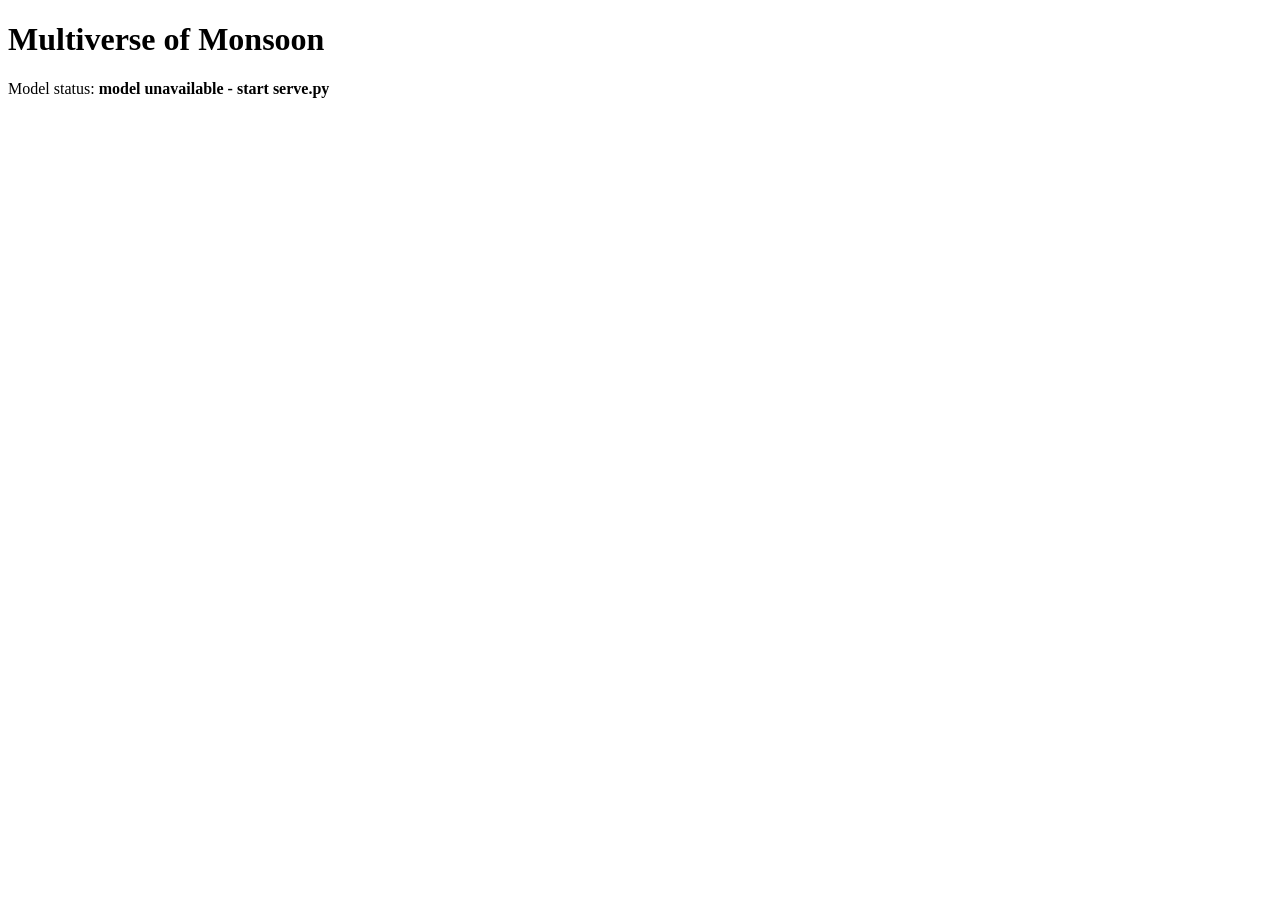
==== dashboard/index.html @ f2cb95be "Scaffold: model wrapper, input checks, LFS rules, README, requirements, dashboard stub" ====
<!doctype html>
<html><head><meta charset="utf-8"><title>Multiverse of Monsoon</title></head>
<body>
<h1>Multiverse of Monsoon</h1>
<p>Model status: <b id="status">checking...</b></p>
<script>
// The dashboard only talks to the live model over HTTP. Open this file after starting serve.py.
const API = "http://localhost:8000";
fetch(API + "/health", {method: "POST"})
  .then(r => r.json()).then(j => { document.getElementById("status").textContent = j.status + " (" + j.model_name + ")"; })
  .catch(() => { document.getElementById("status").textContent = "model unavailable - start serve.py"; });
</script>
</body></html>
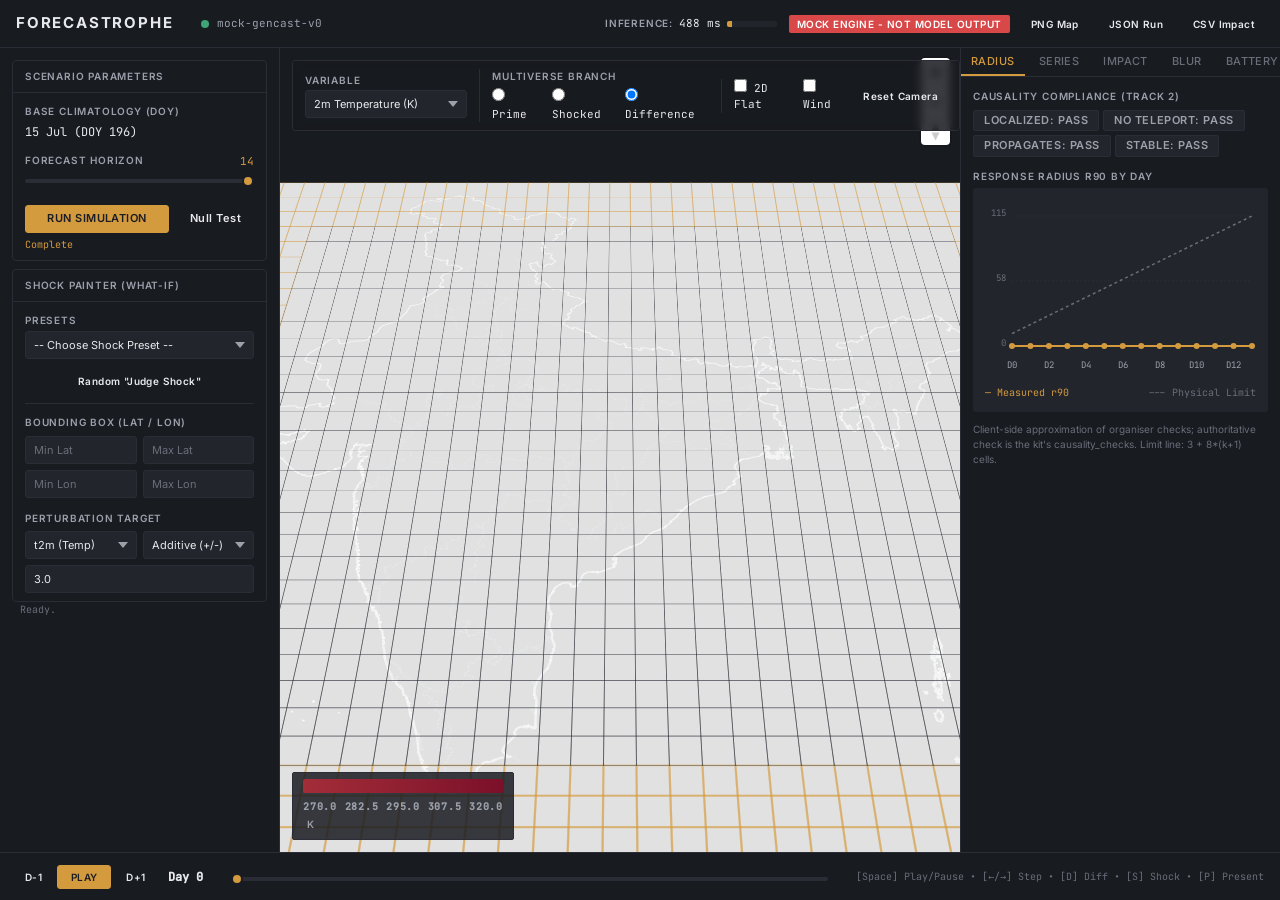
==== commit a9c2011d: "Frontend UI/UX of the system." ====
--- a/dashboard/index.html
+++ b/dashboard/index.html
@@ -1,13 +1,293 @@
-<!doctype html>
-<html><head><meta charset="utf-8"><title>Multiverse of Monsoon</title></head>
+<!DOCTYPE html>
+<html lang="en">
+<head>
+  <meta charset="UTF-8">
+  <meta name="viewport" content="width=device-width, initial-scale=1.0">
+  <title>Forecastrophe // Climate Digital Twin of India</title>
+  
+  <!-- Local Vendor CSS -->
+  <link rel="stylesheet" href="vendor/maplibre/maplibre-gl.css">
+  <link rel="stylesheet" href="vendor/uplot/uPlot.min.css">
+
+  <!-- Application CSS Design System -->
+  <link rel="stylesheet" href="css/tokens.css">
+  <link rel="stylesheet" href="css/layout.css">
+  <link rel="stylesheet" href="css/components.css">
+</head>
 <body>
-<h1>Multiverse of Monsoon</h1>
-<p>Model status: <b id="status">checking...</b></p>
-<script>
-// The dashboard only talks to the live model over HTTP. Open this file after starting serve.py.
-const API = "http://localhost:8000";
-fetch(API + "/health", {method: "POST"})
-  .then(r => r.json()).then(j => { document.getElementById("status").textContent = j.status + " (" + j.model_name + ")"; })
-  .catch(() => { document.getElementById("status").textContent = "model unavailable - start serve.py"; });
-</script>
-</body></html>+
+  <!-- Top App Header -->
+  <header id="app-header">
+    <div class="wordmark">Forecastrophe</div>
+    
+    <div style="display:flex;align-items:center;gap:8px;margin-left:16px;">
+      <span id="health-dot" class="health-dot health-dot--connecting"></span>
+      <span id="health-status-text" class="text-mono" style="font-size:11px;color:var(--text-secondary);">Connecting...</span>
+    </div>
+
+    <div style="display:flex;align-items:center;gap:12px;margin-left:auto;">
+      <!-- Latency Metric -->
+      <div style="display:flex;align-items:center;gap:6px;">
+        <span class="text-label">Inference:</span>
+        <span id="latency-label" class="text-mono" style="font-size:11px;">0 ms</span>
+        <div style="width:50px;height:6px;background:var(--surface);border-radius:2px;overflow:hidden;">
+          <div id="latency-bar-fill" style="width:0%;height:100%;background:var(--accent);"></div>
+        </div>
+      </div>
+
+      <!-- Mode Badge -->
+      <span id="badge-mode" class="badge badge--mock" style="display:none;">MOCK ENGINE</span>
+
+      <!-- Export actions -->
+      <button id="btn-export-png" class="btn btn--ghost btn--sm">PNG Map</button>
+      <button id="btn-export-json" class="btn btn--ghost btn--sm">JSON Run</button>
+      <button id="btn-export-csv" class="btn btn--ghost btn--sm">CSV Impact</button>
+    </div>
+  </header>
+
+  <!-- Main Work Stage -->
+  <main id="app-main">
+    
+    <!-- Left Control Rail: Scenario & Shock Painter -->
+    <aside id="left-rail">
+      
+      <!-- Scenario Setup Panel -->
+      <div class="panel">
+        <div class="panel__header">Scenario Parameters</div>
+        <div class="panel__body">
+          <div style="margin-bottom:12px;">
+            <label class="text-label">Base Climatology (DOY)</label>
+            <div id="val-doy" class="text-mono" style="font-size:12px;color:var(--text-primary);margin-top:2px;">15 Jul (DOY 196)</div>
+          </div>
+
+          <div style="margin-bottom:12px;">
+            <div style="display:flex;justify-content:space-between;">
+              <label class="text-label">Forecast Horizon</label>
+              <span id="val-steps" class="text-mono" style="font-size:11px;color:var(--accent);">14</span>
+            </div>
+            <input id="slider-steps" type="range" min="1" max="14" value="14" class="slider" style="width:100%;margin-top:4px;">
+          </div>
+
+          <div style="display:flex;gap:8px;margin-top:16px;">
+            <button id="btn-run" class="btn btn--primary" style="flex:1;">Run Simulation</button>
+            <button id="btn-null-shock" class="btn btn--ghost" title="Reset shock to null test">Null Test</button>
+          </div>
+          <div id="run-progress-label" class="text-mono" style="font-size:10px;color:var(--accent);margin-top:4px;min-height:14px;"></div>
+        </div>
+      </div>
+
+      <!-- Shock Painter Panel -->
+      <div class="panel">
+        <div class="panel__header">Shock Painter (What-If)</div>
+        <div class="panel__body">
+          <div style="margin-bottom:10px;">
+            <label class="text-label">Presets</label>
+            <select id="select-preset" class="select" style="width:100%;margin-top:2px;">
+              <option value="">-- Choose Preset --</option>
+            </select>
+          </div>
+
+          <div style="margin-bottom:10px;">
+            <button id="btn-judge-shock" class="btn btn--ghost btn--sm" style="width:100%;">Random "Judge Shock"</button>
+          </div>
+
+          <div style="border-top:1px solid var(--border);padding-top:8px;margin-top:8px;">
+            <label class="text-label">Bounding Box (Lat / Lon)</label>
+            <div style="display:grid;grid-template-columns:1fr 1fr;gap:6px;margin-top:4px;">
+              <input id="input-lat-min" type="number" step="0.5" placeholder="Min Lat" class="input">
+              <input id="input-lat-max" type="number" step="0.5" placeholder="Max Lat" class="input">
+              <input id="input-lon-min" type="number" step="0.5" placeholder="Min Lon" class="input">
+              <input id="input-lon-max" type="number" step="0.5" placeholder="Max Lon" class="input">
+            </div>
+          </div>
+
+          <div style="margin-top:10px;">
+            <label class="text-label">Perturbation Target</label>
+            <div style="display:grid;grid-template-columns:1fr 1fr;gap:6px;margin-top:4px;">
+              <select id="select-shock-ch" class="select">
+                <option value="0">t2m (Temp)</option>
+                <option value="1">tp (Rain)</option>
+                <option value="2">u10 (U-Wind)</option>
+                <option value="3">v10 (V-Wind)</option>
+                <option value="4">msl (Pressure)</option>
+                <option value="5">tcwv (Moisture)</option>
+              </select>
+              <select id="select-shock-mode" class="select">
+                <option value="additive">Additive (+/-)</option>
+                <option value="percent">Percent (%)</option>
+                <option value="multiplier">Multiplier (x)</option>
+              </select>
+            </div>
+            <input id="input-shock-mag" type="number" step="0.1" value="3.0" class="input" style="width:100%;margin-top:6px;">
+          </div>
+
+          <!-- Edge band alert warning -->
+          <div id="shock-edge-warning" class="chip chip--warning" style="display:none;margin-top:10px;width:100%;"></div>
+        </div>
+      </div>
+
+      <!-- Quick Summary Line -->
+      <div style="padding:0 8px;font-size:10px;color:var(--text-dim);" class="text-mono" id="scenario-summary-text">
+        Ready.
+      </div>
+
+    </aside>
+
+    <!-- Center Stage: 3D Map View -->
+    <section id="map-container">
+      <div id="map"></div>
+      <canvas id="wind-canvas"></canvas>
+
+      <!-- Map Floating Overlay Controls -->
+      <div style="position:absolute;top:12px;left:12px;z-index:20;background:rgba(24,27,32,0.85);backdrop-filter:blur(4px);padding:8px 12px;border:1px solid var(--border);border-radius:3px;display:flex;gap:12px;align-items:center;">
+        <div>
+          <label class="text-label" style="display:block;">Variable</label>
+          <select id="select-channel" class="select" style="margin-top:2px;">
+            <option value="t2m">2m Temperature (K)</option>
+            <option value="tp">Precipitation (mm/day)</option>
+            <option value="u10">10m U-Wind (m/s)</option>
+            <option value="v10">10m V-Wind (m/s)</option>
+            <option value="wind_speed">Derived Wind Speed (m/s)</option>
+            <option value="msl">MSL Pressure (Pa)</option>
+            <option value="tcwv">Water Vapour (kg/m²)</option>
+          </select>
+        </div>
+
+        <div style="border-left:1px solid var(--border);padding-left:12px;">
+          <label class="text-label" style="display:block;">Multiverse Branch</label>
+          <div style="display:flex;gap:8px;margin-top:4px;font-size:11px;" class="text-mono">
+            <label><input type="radio" name="view-mode" value="normal"> Prime</label>
+            <label><input type="radio" name="view-mode" value="shocked"> Shocked</label>
+            <label><input type="radio" name="view-mode" value="difference" checked> Difference</label>
+          </div>
+        </div>
+
+        <div style="border-left:1px solid var(--border);padding-left:12px;display:flex;gap:8px;align-items:center;">
+          <label style="font-size:11px;" class="text-mono"><input type="checkbox" id="toggle-flat"> 2D Flat</label>
+          <label style="font-size:11px;" class="text-mono"><input type="checkbox" id="toggle-wind"> Wind</label>
+          <button id="btn-reset-view" class="btn btn--ghost btn--sm">Reset Camera</button>
+        </div>
+      </div>
+
+      <!-- Color Legend (Bottom Left of Map) -->
+      <div id="legend-container" style="position:absolute;bottom:12px;left:12px;z-index:20;background:rgba(24,27,32,0.85);padding:6px 10px;border:1px solid var(--border);border-radius:2px;"></div>
+
+      <!-- Interactive Map Tooltip -->
+      <div id="map-tooltip" style="position:absolute;display:none;z-index:40;background:var(--panel);border:1px solid var(--border);border-radius:3px;padding:6px 10px;pointer-events:none;font-size:11px;box-shadow:0 4px 12px rgba(0,0,0,0.5);"></div>
+    </section>
+
+    <!-- Right Inspector Tabs -->
+    <aside id="right-inspector">
+      <div class="tab-bar">
+        <button class="tab-bar__tab tab-bar__tab--active" data-tab="radius">Radius</button>
+        <button class="tab-bar__tab" data-tab="series">Series</button>
+        <button class="tab-bar__tab" data-tab="impact">Impact</button>
+        <button class="tab-bar__tab" data-tab="blur">Blur</button>
+        <button class="tab-bar__tab" data-tab="battery">Battery</button>
+        <button class="tab-bar__tab" data-tab="diag">Diag</button>
+        <button class="tab-bar__tab" data-tab="limits">Limits</button>
+      </div>
+
+      <!-- Tab: Radius & Causality -->
+      <div id="pane-radius" class="tab-pane" style="padding:12px;display:block;">
+        <div class="text-label" style="margin-bottom:6px;">Causality Compliance (Track 2)</div>
+        <div id="causality-chips" style="display:flex;flex-wrap:wrap;gap:4px;margin-bottom:12px;"></div>
+        
+        <div class="text-label" style="margin-bottom:4px;">Response Radius r90 by Day</div>
+        <div id="radius-chart-container" style="background:var(--surface);border-radius:3px;padding:8px 4px;"></div>
+        
+        <p style="font-size:10px;color:var(--text-dim);margin-top:10px;">
+          Client-side approximation of organiser checks; authoritative check is the kit's causality_checks. Limit line: 3 + 8*(k+1) cells.
+        </p>
+      </div>
+
+      <!-- Tab: Time Series -->
+      <div id="pane-series" class="tab-pane" style="padding:12px;display:none;">
+        <div id="pinned-cell-title" class="text-label" style="margin-bottom:6px;">Click any cell to pin time-series</div>
+        <div id="series-chart-container" style="background:var(--surface);border-radius:3px;padding:8px 4px;"></div>
+      </div>
+
+      <!-- Tab: Sectoral Impact -->
+      <div id="pane-impact" class="tab-pane" style="padding:12px;display:none;">
+        <div class="text-label" style="margin-bottom:4px;">National Rainfall Deficit</div>
+        <div id="val-national-deficit" class="text-mono" style="font-size:16px;font-weight:700;color:var(--accent);margin-bottom:12px;">--</div>
+
+        <div class="text-label" style="margin-bottom:6px;">State-by-State Anomaly (Cumulative tp)</div>
+        <div id="state-impact-bars"></div>
+
+        <p style="font-size:9px;color:var(--text-dim);margin-top:12px;">
+          Note: model output, not a crop-yield or official risk prediction. Daily mean t2m represents 4-sample average, not afternoon max.
+        </p>
+      </div>
+
+      <!-- Tab: Blur Monitor -->
+      <div id="pane-blur" class="tab-pane" style="padding:12px;display:none;">
+        <div class="text-label" style="margin-bottom:6px;">Spatial Standard Deviation Monitor</div>
+        <div id="blur-table-container"></div>
+        <p style="font-size:9px;color:var(--text-dim);margin-top:8px;">
+          Relative to Day 0; not the organisers' score. Ratios below 0.4 indicate excessive field smoothing.
+        </p>
+      </div>
+
+      <!-- Tab: Physics Battery -->
+      <div id="pane-battery" class="tab-pane" style="padding:12px;display:none;">
+        <div style="display:flex;justify-content:space-between;align-items:center;margin-bottom:8px;">
+          <span class="text-label">Automated Verification Suite</span>
+          <button id="btn-run-battery" class="btn btn--sm btn--primary">Run Suite</button>
+        </div>
+        <div id="battery-results">
+          <p class="text-label" style="font-size:10px;">Click 'Run Suite' to verify 6 core physics constraints sequentially.</p>
+        </div>
+      </div>
+
+      <!-- Tab: Diagnostics -->
+      <div id="pane-diag" class="tab-pane" style="padding:12px;display:none;">
+        <div class="text-label" style="margin-bottom:6px;">Server Diagnostics Log</div>
+        <div id="diagnostics-container"></div>
+      </div>
+
+      <!-- Tab: Honest Limits -->
+      <div id="pane-limits" class="tab-pane" style="padding:12px;display:none;font-size:11px;color:var(--text-secondary);">
+        <div class="text-label" style="margin-bottom:8px;">Known Model Limitations</div>
+        <ul style="padding-left:16px;line-height:1.6;">
+          <li><b>Cyclone Track Blur:</b> Significant spread and dispersion observed after Day 4.</li>
+          <li><b>Extreme Rain Amounts:</b> Convective extremes above 150 mm/day are heavily diffused.</li>
+          <li><b>Sharp Fronts:</b> Spatial boundaries blur due to finite-difference diffusion.</li>
+          <li><b>Out-of-Distribution Shocks:</b> Perturbations outside historical variability produce unreliable non-linear artifacts.</li>
+          <li><b>Domain Boundaries:</b> Model cannot assimilate weather arriving outside the 32x36 domain.</li>
+        </ul>
+      </div>
+
+    </aside>
+
+  </main>
+
+  <!-- Bottom Timeline Bar -->
+  <footer id="bottom-bar">
+    <div style="display:flex;align-items:center;gap:6px;">
+      <button id="btn-prev-day" class="btn btn--ghost btn--sm">D-1</button>
+      <button id="btn-play-pause" class="btn btn--primary btn--sm" style="min-width:54px;">Play</button>
+      <button id="btn-next-day" class="btn btn--ghost btn--sm">D+1</button>
+      <span id="val-timeline-day" class="text-mono" style="font-size:12px;font-weight:700;color:var(--text-primary);margin-left:8px;">Day 0</span>
+    </div>
+
+    <div style="flex:1;margin:0 16px;">
+      <input id="slider-timeline" type="range" min="0" max="13" value="0" class="slider" style="width:100%;">
+    </div>
+
+    <div style="font-size:10px;color:var(--text-dim);" class="text-mono">
+      [Space] Play/Pause &bull; [&larr;/&rarr;] Step &bull; [D] Diff &bull; [S] Shock &bull; [P] Present
+    </div>
+  </footer>
+
+  <!-- Notification Toast -->
+  <div id="notification-toast" class="notification" style="display:none;"></div>
+
+  <!-- Local Vendor Scripts -->
+  <script src="vendor/maplibre/maplibre-gl.js"></script>
+  <script src="vendor/uplot/uPlot.iife.min.js"></script>
+
+  <!-- App Entry Point (ES Module) -->
+  <script type="module" src="js/main.js"></script>
+</body>
+</html>
--- a/dashboard/vendor/maplibre/maplibre-gl.css
+++ b/dashboard/vendor/maplibre/maplibre-gl.css
@@ -0,0 +1 @@
+.maplibregl-map{font:12px/20px Helvetica Neue,Arial,Helvetica,sans-serif;overflow:hidden;position:relative;-webkit-tap-highlight-color:rgb(0 0 0/0)}.maplibregl-canvas{left:0;position:absolute;top:0}.maplibregl-map:fullscreen{height:100%;width:100%}.maplibregl-ctrl-group button.maplibregl-ctrl-compass{touch-action:none}.maplibregl-canvas-container.maplibregl-interactive,.maplibregl-ctrl-group button.maplibregl-ctrl-compass{cursor:grab;-webkit-user-select:none;-moz-user-select:none;user-select:none}.maplibregl-canvas-container.maplibregl-interactive.maplibregl-track-pointer{cursor:pointer}.maplibregl-canvas-container.maplibregl-interactive:active,.maplibregl-ctrl-group button.maplibregl-ctrl-compass:active{cursor:grabbing}.maplibregl-canvas-container.maplibregl-touch-zoom-rotate,.maplibregl-canvas-container.maplibregl-touch-zoom-rotate .maplibregl-canvas{touch-action:pan-x pan-y}.maplibregl-canvas-container.maplibregl-touch-drag-pan,.maplibregl-canvas-container.maplibregl-touch-drag-pan .maplibregl-canvas{touch-action:pinch-zoom}.maplibregl-canvas-container.maplibregl-touch-zoom-rotate.maplibregl-touch-drag-pan,.maplibregl-canvas-container.maplibregl-touch-zoom-rotate.maplibregl-touch-drag-pan .maplibregl-canvas{touch-action:none}.maplibregl-canvas-container.maplibregl-touch-drag-pan.maplibregl-cooperative-gestures,.maplibregl-canvas-container.maplibregl-touch-drag-pan.maplibregl-cooperative-gestures .maplibregl-canvas{touch-action:pan-x pan-y}.maplibregl-ctrl-bottom-left,.maplibregl-ctrl-bottom-right,.maplibregl-ctrl-top-left,.maplibregl-ctrl-top-right{pointer-events:none;position:absolute;z-index:2}.maplibregl-ctrl-top-left{left:0;top:0}.maplibregl-ctrl-top-right{right:0;top:0}.maplibregl-ctrl-bottom-left{bottom:0;left:0}.maplibregl-ctrl-bottom-right{bottom:0;right:0}.maplibregl-ctrl{clear:both;pointer-events:auto;transform:translate(0)}.maplibregl-ctrl-top-left .maplibregl-ctrl{float:left;margin:10px 0 0 10px}.maplibregl-ctrl-top-right .maplibregl-ctrl{float:right;margin:10px 10px 0 0}.maplibregl-ctrl-bottom-left .maplibregl-ctrl{float:left;margin:0 0 10px 10px}.maplibregl-ctrl-bottom-right .maplibregl-ctrl{float:right;margin:0 10px 10px 0}.maplibregl-ctrl-group{background:#fff;border-radius:4px}.maplibregl-ctrl-group:not(:empty){box-shadow:0 0 0 2px rgba(0,0,0,.1)}@media (forced-colors:active){.maplibregl-ctrl-group:not(:empty){box-shadow:0 0 0 2px ButtonText}}.maplibregl-ctrl-group button{background-color:transparent;border:0;box-sizing:border-box;cursor:pointer;display:block;height:29px;outline:none;padding:0;width:29px}.maplibregl-ctrl-group button+button{border-top:1px solid #ddd}.maplibregl-ctrl button .maplibregl-ctrl-icon{background-position:50%;background-repeat:no-repeat;display:block;height:100%;width:100%}@media (forced-colors:active){.maplibregl-ctrl-icon{background-color:transparent}.maplibregl-ctrl-group button+button{border-top:1px solid ButtonText}}.maplibregl-ctrl button::-moz-focus-inner{border:0;padding:0}.maplibregl-ctrl-attrib-button:focus,.maplibregl-ctrl-group button:focus{box-shadow:0 0 2px 2px #0096ff}.maplibregl-ctrl button:disabled{cursor:not-allowed}.maplibregl-ctrl button:disabled .maplibregl-ctrl-icon{opacity:.25}.maplibregl-ctrl button:not(:disabled):hover{background-color:rgb(0 0 0/5%)}.maplibregl-ctrl-group button:focus:focus-visible{box-shadow:0 0 2px 2px #0096ff}.maplibregl-ctrl-group button:focus:not(:focus-visible){box-shadow:none}.maplibregl-ctrl-group button:focus:first-child{border-radius:4px 4px 0 0}.maplibregl-ctrl-group button:focus:last-child{border-radius:0 0 4px 4px}.maplibregl-ctrl-group button:focus:only-child{border-radius:inherit}.maplibregl-ctrl button.maplibregl-ctrl-zoom-out .maplibregl-ctrl-icon{background-image:url("data:image/svg+xml;charset=utf-8,%3Csvg xmlns='http://www.w3.org/2000/svg' width='29' height='29' fill='%23333' viewBox='0 0 29 29'%3E%3Cpath d='M10 13c-.75 0-1.5.75-1.5 1.5S9.25 16 10 16h9c.75 0 1.5-.75 1.5-1.5S19.75 13 19 13z'/%3E%3C/svg%3E")}.maplibregl-ctrl button.maplibregl-ctrl-zoom-in .maplibregl-ctrl-icon{background-image:url("data:image/svg+xml;charset=utf-8,%3Csvg xmlns='http://www.w3.org/2000/svg' width='29' height='29' fill='%23333' viewBox='0 0 29 29'%3E%3Cpath d='M14.5 8.5c-.75 0-1.5.75-1.5 1.5v3h-3c-.75 0-1.5.75-1.5 1.5S9.25 16 10 16h3v3c0 .75.75 1.5 1.5 1.5S16 19.75 16 19v-3h3c.75 0 1.5-.75 1.5-1.5S19.75 13 19 13h-3v-3c0-.75-.75-1.5-1.5-1.5'/%3E%3C/svg%3E")}@media (forced-colors:active){.maplibregl-ctrl button.maplibregl-ctrl-zoom-out .maplibregl-ctrl-icon{background-image:url("data:image/svg+xml;charset=utf-8,%3Csvg xmlns='http://www.w3.org/2000/svg' width='29' height='29' fill='%23fff' viewBox='0 0 29 29'%3E%3Cpath d='M10 13c-.75 0-1.5.75-1.5 1.5S9.25 16 10 16h9c.75 0 1.5-.75 1.5-1.5S19.75 13 19 13z'/%3E%3C/svg%3E")}.maplibregl-ctrl button.maplibregl-ctrl-zoom-in .maplibregl-ctrl-icon{background-image:url("data:image/svg+xml;charset=utf-8,%3Csvg xmlns='http://www.w3.org/2000/svg' width='29' height='29' fill='%23fff' viewBox='0 0 29 29'%3E%3Cpath d='M14.5 8.5c-.75 0-1.5.75-1.5 1.5v3h-3c-.75 0-1.5.75-1.5 1.5S9.25 16 10 16h3v3c0 .75.75 1.5 1.5 1.5S16 19.75 16 19v-3h3c.75 0 1.5-.75 1.5-1.5S19.75 13 19 13h-3v-3c0-.75-.75-1.5-1.5-1.5'/%3E%3C/svg%3E")}}@media (forced-colors:active) and (prefers-color-scheme:light){.maplibregl-ctrl button.maplibregl-ctrl-zoom-out .maplibregl-ctrl-icon{background-image:url("data:image/svg+xml;charset=utf-8,%3Csvg xmlns='http://www.w3.org/2000/svg' width='29' height='29' viewBox='0 0 29 29'%3E%3Cpath d='M10 13c-.75 0-1.5.75-1.5 1.5S9.25 16 10 16h9c.75 0 1.5-.75 1.5-1.5S19.75 13 19 13z'/%3E%3C/svg%3E")}.maplibregl-ctrl button.maplibregl-ctrl-zoom-in .maplibregl-ctrl-icon{background-image:url("data:image/svg+xml;charset=utf-8,%3Csvg xmlns='http://www.w3.org/2000/svg' width='29' height='29' viewBox='0 0 29 29'%3E%3Cpath d='M14.5 8.5c-.75 0-1.5.75-1.5 1.5v3h-3c-.75 0-1.5.75-1.5 1.5S9.25 16 10 16h3v3c0 .75.75 1.5 1.5 1.5S16 19.75 16 19v-3h3c.75 0 1.5-.75 1.5-1.5S19.75 13 19 13h-3v-3c0-.75-.75-1.5-1.5-1.5'/%3E%3C/svg%3E")}}.maplibregl-ctrl button.maplibregl-ctrl-fullscreen .maplibregl-ctrl-icon{background-image:url("data:image/svg+xml;charset=utf-8,%3Csvg xmlns='http://www.w3.org/2000/svg' width='29' height='29' fill='%23333' viewBox='0 0 29 29'%3E%3Cpath d='M24 16v5.5c0 1.75-.75 2.5-2.5 2.5H16v-1l3-1.5-4-5.5 1-1 5.5 4 1.5-3zM6 16l1.5 3 5.5-4 1 1-4 5.5 3 1.5v1H7.5C5.75 24 5 23.25 5 21.5V16zm7-11v1l-3 1.5 4 5.5-1 1-5.5-4L6 13H5V7.5C5 5.75 5.75 5 7.5 5zm11 2.5c0-1.75-.75-2.5-2.5-2.5H16v1l3 1.5-4 5.5 1 1 5.5-4 1.5 3h1z'/%3E%3C/svg%3E")}.maplibregl-ctrl button.maplibregl-ctrl-shrink .maplibregl-ctrl-icon{background-image:url("data:image/svg+xml;charset=utf-8,%3Csvg xmlns='http://www.w3.org/2000/svg' width='29' height='29' viewBox='0 0 29 29'%3E%3Cpath d='M18.5 16c-1.75 0-2.5.75-2.5 2.5V24h1l1.5-3 5.5 4 1-1-4-5.5 3-1.5v-1zM13 18.5c0-1.75-.75-2.5-2.5-2.5H5v1l3 1.5L4 24l1 1 5.5-4 1.5 3h1zm3-8c0 1.75.75 2.5 2.5 2.5H24v-1l-3-1.5L25 5l-1-1-5.5 4L17 5h-1zM10.5 13c1.75 0 2.5-.75 2.5-2.5V5h-1l-1.5 3L5 4 4 5l4 5.5L5 12v1z'/%3E%3C/svg%3E")}@media (forced-colors:active){.maplibregl-ctrl button.maplibregl-ctrl-fullscreen .maplibregl-ctrl-icon{background-image:url("data:image/svg+xml;charset=utf-8,%3Csvg xmlns='http://www.w3.org/2000/svg' width='29' height='29' fill='%23fff' viewBox='0 0 29 29'%3E%3Cpath d='M24 16v5.5c0 1.75-.75 2.5-2.5 2.5H16v-1l3-1.5-4-5.5 1-1 5.5 4 1.5-3zM6 16l1.5 3 5.5-4 1 1-4 5.5 3 1.5v1H7.5C5.75 24 5 23.25 5 21.5V16zm7-11v1l-3 1.5 4 5.5-1 1-5.5-4L6 13H5V7.5C5 5.75 5.75 5 7.5 5zm11 2.5c0-1.75-.75-2.5-2.5-2.5H16v1l3 1.5-4 5.5 1 1 5.5-4 1.5 3h1z'/%3E%3C/svg%3E")}.maplibregl-ctrl button.maplibregl-ctrl-shrink .maplibregl-ctrl-icon{background-image:url("data:image/svg+xml;charset=utf-8,%3Csvg xmlns='http://www.w3.org/2000/svg' width='29' height='29' fill='%23fff' viewBox='0 0 29 29'%3E%3Cpath d='M18.5 16c-1.75 0-2.5.75-2.5 2.5V24h1l1.5-3 5.5 4 1-1-4-5.5 3-1.5v-1zM13 18.5c0-1.75-.75-2.5-2.5-2.5H5v1l3 1.5L4 24l1 1 5.5-4 1.5 3h1zm3-8c0 1.75.75 2.5 2.5 2.5H24v-1l-3-1.5L25 5l-1-1-5.5 4L17 5h-1zM10.5 13c1.75 0 2.5-.75 2.5-2.5V5h-1l-1.5 3L5 4 4 5l4 5.5L5 12v1z'/%3E%3C/svg%3E")}}@media (forced-colors:active) and (prefers-color-scheme:light){.maplibregl-ctrl button.maplibregl-ctrl-fullscreen .maplibregl-ctrl-icon{background-image:url("data:image/svg+xml;charset=utf-8,%3Csvg xmlns='http://www.w3.org/2000/svg' width='29' height='29' viewBox='0 0 29 29'%3E%3Cpath d='M24 16v5.5c0 1.75-.75 2.5-2.5 2.5H16v-1l3-1.5-4-5.5 1-1 5.5 4 1.5-3zM6 16l1.5 3 5.5-4 1 1-4 5.5 3 1.5v1H7.5C5.75 24 5 23.25 5 21.5V16zm7-11v1l-3 1.5 4 5.5-1 1-5.5-4L6 13H5V7.5C5 5.75 5.75 5 7.5 5zm11 2.5c0-1.75-.75-2.5-2.5-2.5H16v1l3 1.5-4 5.5 1 1 5.5-4 1.5 3h1z'/%3E%3C/svg%3E")}.maplibregl-ctrl button.maplibregl-ctrl-shrink .maplibregl-ctrl-icon{background-image:url("data:image/svg+xml;charset=utf-8,%3Csvg xmlns='http://www.w3.org/2000/svg' width='29' height='29' viewBox='0 0 29 29'%3E%3Cpath d='M18.5 16c-1.75 0-2.5.75-2.5 2.5V24h1l1.5-3 5.5 4 1-1-4-5.5 3-1.5v-1zM13 18.5c0-1.75-.75-2.5-2.5-2.5H5v1l3 1.5L4 24l1 1 5.5-4 1.5 3h1zm3-8c0 1.75.75 2.5 2.5 2.5H24v-1l-3-1.5L25 5l-1-1-5.5 4L17 5h-1zM10.5 13c1.75 0 2.5-.75 2.5-2.5V5h-1l-1.5 3L5 4 4 5l4 5.5L5 12v1z'/%3E%3C/svg%3E")}}.maplibregl-ctrl button.maplibregl-ctrl-compass .maplibregl-ctrl-icon{background-image:url("data:image/svg+xml;charset=utf-8,%3Csvg xmlns='http://www.w3.org/2000/svg' width='29' height='29' fill='%23333' viewBox='0 0 29 29'%3E%3Cpath d='m10.5 14 4-8 4 8z'/%3E%3Cpath fill='%23ccc' d='m10.5 16 4 8 4-8z'/%3E%3C/svg%3E")}@media (forced-colors:active){.maplibregl-ctrl button.maplibregl-ctrl-compass .maplibregl-ctrl-icon{background-image:url("data:image/svg+xml;charset=utf-8,%3Csvg xmlns='http://www.w3.org/2000/svg' width='29' height='29' fill='%23fff' viewBox='0 0 29 29'%3E%3Cpath d='m10.5 14 4-8 4 8z'/%3E%3Cpath fill='%23ccc' d='m10.5 16 4 8 4-8z'/%3E%3C/svg%3E")}}@media (forced-colors:active) and (prefers-color-scheme:light){.maplibregl-ctrl button.maplibregl-ctrl-compass .maplibregl-ctrl-icon{background-image:url("data:image/svg+xml;charset=utf-8,%3Csvg xmlns='http://www.w3.org/2000/svg' width='29' height='29' viewBox='0 0 29 29'%3E%3Cpath d='m10.5 14 4-8 4 8z'/%3E%3Cpath fill='%23ccc' d='m10.5 16 4 8 4-8z'/%3E%3C/svg%3E")}}.maplibregl-ctrl button.maplibregl-ctrl-terrain .maplibregl-ctrl-icon{background-image:url("data:image/svg+xml;charset=utf-8,%3Csvg xmlns='http://www.w3.org/2000/svg' width='22' height='22' fill='%23333' viewBox='0 0 22 22'%3E%3Cpath d='m1.754 13.406 4.453-4.851 3.09 3.09 3.281 3.277.969-.969-3.309-3.312 3.844-4.121 6.148 6.886h1.082v-.855l-7.207-8.07-4.84 5.187L6.169 6.57l-5.48 5.965v.871ZM.688 16.844h20.625v1.375H.688Zm0 0'/%3E%3C/svg%3E")}.maplibregl-ctrl button.maplibregl-ctrl-terrain-enabled .maplibregl-ctrl-icon{background-image:url("data:image/svg+xml;charset=utf-8,%3Csvg xmlns='http://www.w3.org/2000/svg' width='22' height='22' fill='%2333b5e5' viewBox='0 0 22 22'%3E%3Cpath d='m1.754 13.406 4.453-4.851 3.09 3.09 3.281 3.277.969-.969-3.309-3.312 3.844-4.121 6.148 6.886h1.082v-.855l-7.207-8.07-4.84 5.187L6.169 6.57l-5.48 5.965v.871ZM.688 16.844h20.625v1.375H.688Zm0 0'/%3E%3C/svg%3E")}.maplibregl-ctrl button.maplibregl-ctrl-geolocate .maplibregl-ctrl-icon{background-image:url("data:image/svg+xml;charset=utf-8,%3Csvg xmlns='http://www.w3.org/2000/svg' width='29' height='29' fill='%23333' viewBox='0 0 20 20'%3E%3Cpath d='M10 4C9 4 9 5 9 5v.1A5 5 0 0 0 5.1 9H5s-1 0-1 1 1 1 1 1h.1A5 5 0 0 0 9 14.9v.1s0 1 1 1 1-1 1-1v-.1a5 5 0 0 0 3.9-3.9h.1s1 0 1-1-1-1-1-1h-.1A5 5 0 0 0 11 5.1V5s0-1-1-1m0 2.5a3.5 3.5 0 1 1 0 7 3.5 3.5 0 1 1 0-7'/%3E%3Ccircle cx='10' cy='10' r='2'/%3E%3C/svg%3E")}.maplibregl-ctrl button.maplibregl-ctrl-geolocate:disabled .maplibregl-ctrl-icon{background-image:url("data:image/svg+xml;charset=utf-8,%3Csvg xmlns='http://www.w3.org/2000/svg' width='29' height='29' fill='%23aaa' viewBox='0 0 20 20'%3E%3Cpath d='M10 4C9 4 9 5 9 5v.1A5 5 0 0 0 5.1 9H5s-1 0-1 1 1 1 1 1h.1A5 5 0 0 0 9 14.9v.1s0 1 1 1 1-1 1-1v-.1a5 5 0 0 0 3.9-3.9h.1s1 0 1-1-1-1-1-1h-.1A5 5 0 0 0 11 5.1V5s0-1-1-1m0 2.5a3.5 3.5 0 1 1 0 7 3.5 3.5 0 1 1 0-7'/%3E%3Ccircle cx='10' cy='10' r='2'/%3E%3Cpath fill='red' d='m14 5 1 1-9 9-1-1z'/%3E%3C/svg%3E")}.maplibregl-ctrl button.maplibregl-ctrl-geolocate.maplibregl-ctrl-geolocate-active .maplibregl-ctrl-icon{background-image:url("data:image/svg+xml;charset=utf-8,%3Csvg xmlns='http://www.w3.org/2000/svg' width='29' height='29' fill='%2333b5e5' viewBox='0 0 20 20'%3E%3Cpath d='M10 4C9 4 9 5 9 5v.1A5 5 0 0 0 5.1 9H5s-1 0-1 1 1 1 1 1h.1A5 5 0 0 0 9 14.9v.1s0 1 1 1 1-1 1-1v-.1a5 5 0 0 0 3.9-3.9h.1s1 0 1-1-1-1-1-1h-.1A5 5 0 0 0 11 5.1V5s0-1-1-1m0 2.5a3.5 3.5 0 1 1 0 7 3.5 3.5 0 1 1 0-7'/%3E%3Ccircle cx='10' cy='10' r='2'/%3E%3C/svg%3E")}.maplibregl-ctrl button.maplibregl-ctrl-geolocate.maplibregl-ctrl-geolocate-active-error .maplibregl-ctrl-icon{background-image:url("data:image/svg+xml;charset=utf-8,%3Csvg xmlns='http://www.w3.org/2000/svg' width='29' height='29' fill='%23e58978' viewBox='0 0 20 20'%3E%3Cpath d='M10 4C9 4 9 5 9 5v.1A5 5 0 0 0 5.1 9H5s-1 0-1 1 1 1 1 1h.1A5 5 0 0 0 9 14.9v.1s0 1 1 1 1-1 1-1v-.1a5 5 0 0 0 3.9-3.9h.1s1 0 1-1-1-1-1-1h-.1A5 5 0 0 0 11 5.1V5s0-1-1-1m0 2.5a3.5 3.5 0 1 1 0 7 3.5 3.5 0 1 1 0-7'/%3E%3Ccircle cx='10' cy='10' r='2'/%3E%3C/svg%3E")}.maplibregl-ctrl button.maplibregl-ctrl-geolocate.maplibregl-ctrl-geolocate-background .maplibregl-ctrl-icon{background-image:url("data:image/svg+xml;charset=utf-8,%3Csvg xmlns='http://www.w3.org/2000/svg' width='29' height='29' fill='%2333b5e5' viewBox='0 0 20 20'%3E%3Cpath d='M10 4C9 4 9 5 9 5v.1A5 5 0 0 0 5.1 9H5s-1 0-1 1 1 1 1 1h.1A5 5 0 0 0 9 14.9v.1s0 1 1 1 1-1 1-1v-.1a5 5 0 0 0 3.9-3.9h.1s1 0 1-1-1-1-1-1h-.1A5 5 0 0 0 11 5.1V5s0-1-1-1m0 2.5a3.5 3.5 0 1 1 0 7 3.5 3.5 0 1 1 0-7'/%3E%3C/svg%3E")}.maplibregl-ctrl button.maplibregl-ctrl-geolocate.maplibregl-ctrl-geolocate-background-error .maplibregl-ctrl-icon{background-image:url("data:image/svg+xml;charset=utf-8,%3Csvg xmlns='http://www.w3.org/2000/svg' width='29' height='29' fill='%23e54e33' viewBox='0 0 20 20'%3E%3Cpath d='M10 4C9 4 9 5 9 5v.1A5 5 0 0 0 5.1 9H5s-1 0-1 1 1 1 1 1h.1A5 5 0 0 0 9 14.9v.1s0 1 1 1 1-1 1-1v-.1a5 5 0 0 0 3.9-3.9h.1s1 0 1-1-1-1-1-1h-.1A5 5 0 0 0 11 5.1V5s0-1-1-1m0 2.5a3.5 3.5 0 1 1 0 7 3.5 3.5 0 1 1 0-7'/%3E%3C/svg%3E")}.maplibregl-ctrl button.maplibregl-ctrl-geolocate.maplibregl-ctrl-geolocate-waiting .maplibregl-ctrl-icon{animation:maplibregl-spin 2s linear infinite}@media (forced-colors:active){.maplibregl-ctrl button.maplibregl-ctrl-geolocate .maplibregl-ctrl-icon{background-image:url("data:image/svg+xml;charset=utf-8,%3Csvg xmlns='http://www.w3.org/2000/svg' width='29' height='29' fill='%23fff' viewBox='0 0 20 20'%3E%3Cpath d='M10 4C9 4 9 5 9 5v.1A5 5 0 0 0 5.1 9H5s-1 0-1 1 1 1 1 1h.1A5 5 0 0 0 9 14.9v.1s0 1 1 1 1-1 1-1v-.1a5 5 0 0 0 3.9-3.9h.1s1 0 1-1-1-1-1-1h-.1A5 5 0 0 0 11 5.1V5s0-1-1-1m0 2.5a3.5 3.5 0 1 1 0 7 3.5 3.5 0 1 1 0-7'/%3E%3Ccircle cx='10' cy='10' r='2'/%3E%3C/svg%3E")}.maplibregl-ctrl button.maplibregl-ctrl-geolocate:disabled .maplibregl-ctrl-icon{background-image:url("data:image/svg+xml;charset=utf-8,%3Csvg xmlns='http://www.w3.org/2000/svg' width='29' height='29' fill='%23999' viewBox='0 0 20 20'%3E%3Cpath d='M10 4C9 4 9 5 9 5v.1A5 5 0 0 0 5.1 9H5s-1 0-1 1 1 1 1 1h.1A5 5 0 0 0 9 14.9v.1s0 1 1 1 1-1 1-1v-.1a5 5 0 0 0 3.9-3.9h.1s1 0 1-1-1-1-1-1h-.1A5 5 0 0 0 11 5.1V5s0-1-1-1m0 2.5a3.5 3.5 0 1 1 0 7 3.5 3.5 0 1 1 0-7'/%3E%3Ccircle cx='10' cy='10' r='2'/%3E%3Cpath fill='red' d='m14 5 1 1-9 9-1-1z'/%3E%3C/svg%3E")}.maplibregl-ctrl button.maplibregl-ctrl-geolocate.maplibregl-ctrl-geolocate-active .maplibregl-ctrl-icon{background-image:url("data:image/svg+xml;charset=utf-8,%3Csvg xmlns='http://www.w3.org/2000/svg' width='29' height='29' fill='%2333b5e5' viewBox='0 0 20 20'%3E%3Cpath d='M10 4C9 4 9 5 9 5v.1A5 5 0 0 0 5.1 9H5s-1 0-1 1 1 1 1 1h.1A5 5 0 0 0 9 14.9v.1s0 1 1 1 1-1 1-1v-.1a5 5 0 0 0 3.9-3.9h.1s1 0 1-1-1-1-1-1h-.1A5 5 0 0 0 11 5.1V5s0-1-1-1m0 2.5a3.5 3.5 0 1 1 0 7 3.5 3.5 0 1 1 0-7'/%3E%3Ccircle cx='10' cy='10' r='2'/%3E%3C/svg%3E")}.maplibregl-ctrl button.maplibregl-ctrl-geolocate.maplibregl-ctrl-geolocate-active-error .maplibregl-ctrl-icon{background-image:url("data:image/svg+xml;charset=utf-8,%3Csvg xmlns='http://www.w3.org/2000/svg' width='29' height='29' fill='%23e58978' viewBox='0 0 20 20'%3E%3Cpath d='M10 4C9 4 9 5 9 5v.1A5 5 0 0 0 5.1 9H5s-1 0-1 1 1 1 1 1h.1A5 5 0 0 0 9 14.9v.1s0 1 1 1 1-1 1-1v-.1a5 5 0 0 0 3.9-3.9h.1s1 0 1-1-1-1-1-1h-.1A5 5 0 0 0 11 5.1V5s0-1-1-1m0 2.5a3.5 3.5 0 1 1 0 7 3.5 3.5 0 1 1 0-7'/%3E%3Ccircle cx='10' cy='10' r='2'/%3E%3C/svg%3E")}.maplibregl-ctrl button.maplibregl-ctrl-geolocate.maplibregl-ctrl-geolocate-background .maplibregl-ctrl-icon{background-image:url("data:image/svg+xml;charset=utf-8,%3Csvg xmlns='http://www.w3.org/2000/svg' width='29' height='29' fill='%2333b5e5' viewBox='0 0 20 20'%3E%3Cpath d='M10 4C9 4 9 5 9 5v.1A5 5 0 0 0 5.1 9H5s-1 0-1 1 1 1 1 1h.1A5 5 0 0 0 9 14.9v.1s0 1 1 1 1-1 1-1v-.1a5 5 0 0 0 3.9-3.9h.1s1 0 1-1-1-1-1-1h-.1A5 5 0 0 0 11 5.1V5s0-1-1-1m0 2.5a3.5 3.5 0 1 1 0 7 3.5 3.5 0 1 1 0-7'/%3E%3C/svg%3E")}.maplibregl-ctrl button.maplibregl-ctrl-geolocate.maplibregl-ctrl-geolocate-background-error .maplibregl-ctrl-icon{background-image:url("data:image/svg+xml;charset=utf-8,%3Csvg xmlns='http://www.w3.org/2000/svg' width='29' height='29' fill='%23e54e33' viewBox='0 0 20 20'%3E%3Cpath d='M10 4C9 4 9 5 9 5v.1A5 5 0 0 0 5.1 9H5s-1 0-1 1 1 1 1 1h.1A5 5 0 0 0 9 14.9v.1s0 1 1 1 1-1 1-1v-.1a5 5 0 0 0 3.9-3.9h.1s1 0 1-1-1-1-1-1h-.1A5 5 0 0 0 11 5.1V5s0-1-1-1m0 2.5a3.5 3.5 0 1 1 0 7 3.5 3.5 0 1 1 0-7'/%3E%3C/svg%3E")}}@media (forced-colors:active) and (prefers-color-scheme:light){.maplibregl-ctrl button.maplibregl-ctrl-geolocate .maplibregl-ctrl-icon{background-image:url("data:image/svg+xml;charset=utf-8,%3Csvg xmlns='http://www.w3.org/2000/svg' width='29' height='29' viewBox='0 0 20 20'%3E%3Cpath d='M10 4C9 4 9 5 9 5v.1A5 5 0 0 0 5.1 9H5s-1 0-1 1 1 1 1 1h.1A5 5 0 0 0 9 14.9v.1s0 1 1 1 1-1 1-1v-.1a5 5 0 0 0 3.9-3.9h.1s1 0 1-1-1-1-1-1h-.1A5 5 0 0 0 11 5.1V5s0-1-1-1m0 2.5a3.5 3.5 0 1 1 0 7 3.5 3.5 0 1 1 0-7'/%3E%3Ccircle cx='10' cy='10' r='2'/%3E%3C/svg%3E")}.maplibregl-ctrl button.maplibregl-ctrl-geolocate:disabled .maplibregl-ctrl-icon{background-image:url("data:image/svg+xml;charset=utf-8,%3Csvg xmlns='http://www.w3.org/2000/svg' width='29' height='29' fill='%23666' viewBox='0 0 20 20'%3E%3Cpath d='M10 4C9 4 9 5 9 5v.1A5 5 0 0 0 5.1 9H5s-1 0-1 1 1 1 1 1h.1A5 5 0 0 0 9 14.9v.1s0 1 1 1 1-1 1-1v-.1a5 5 0 0 0 3.9-3.9h.1s1 0 1-1-1-1-1-1h-.1A5 5 0 0 0 11 5.1V5s0-1-1-1m0 2.5a3.5 3.5 0 1 1 0 7 3.5 3.5 0 1 1 0-7'/%3E%3Ccircle cx='10' cy='10' r='2'/%3E%3Cpath fill='red' d='m14 5 1 1-9 9-1-1z'/%3E%3C/svg%3E")}}@keyframes maplibregl-spin{0%{transform:rotate(0deg)}to{transform:rotate(1turn)}}a.maplibregl-ctrl-logo{background-image:url("data:image/svg+xml;charset=utf-8,%3Csvg xmlns='http://www.w3.org/2000/svg' width='88' height='23' fill='none'%3E%3Cpath fill='%23000' fill-opacity='.4' fill-rule='evenodd' d='M17.408 16.796h-1.827l2.501-12.095h.198l3.324 6.533.988 2.19.988-2.19 3.258-6.533h.181l2.6 12.095h-1.81l-1.218-5.644-.362-1.71-.658 1.71-2.929 5.644h-.098l-2.914-5.644-.757-1.71-.345 1.71zm1.958-3.42-.726 3.663a1.255 1.255 0 0 1-1.232 1.011h-1.827a1.255 1.255 0 0 1-1.229-1.509l2.501-12.095a1.255 1.255 0 0 1 1.23-1.001h.197a1.25 1.25 0 0 1 1.12.685l3.19 6.273 3.125-6.263a1.25 1.25 0 0 1 1.123-.695h.181a1.255 1.255 0 0 1 1.227.991l1.443 6.71a5 5 0 0 1 .314-.787l.009-.016a4.6 4.6 0 0 1 1.777-1.887c.782-.46 1.668-.667 2.611-.667a4.6 4.6 0 0 1 1.7.32l.306.134c.21-.16.474-.256.759-.256h1.694a1.255 1.255 0 0 1 1.212.925 1.255 1.255 0 0 1 1.212-.925h1.711c.284 0 .545.094.755.252.613-.3 1.312-.45 2.075-.45 1.356 0 2.557.445 3.482 1.4q.47.48.763 1.064V4.701a1.255 1.255 0 0 1 1.255-1.255h1.86A1.255 1.255 0 0 1 54.44 4.7v9.194h2.217c.19 0 .37.043.532.118v-4.77c0-.356.147-.678.385-.906a2.42 2.42 0 0 1-.682-1.71c0-.665.267-1.253.735-1.7a2.45 2.45 0 0 1 1.722-.674 2.43 2.43 0 0 1 1.705.675q.318.302.504.683V4.7a1.255 1.255 0 0 1 1.255-1.255h1.744A1.255 1.255 0 0 1 65.812 4.7v3.335a4.8 4.8 0 0 1 1.526-.246c.938 0 1.817.214 2.59.69a4.47 4.47 0 0 1 1.67 1.743v-.98a1.255 1.255 0 0 1 1.256-1.256h1.777c.233 0 .451.064.639.174a3.4 3.4 0 0 1 1.567-.372c.346 0 .861.02 1.285.232a1.25 1.25 0 0 1 .689 1.004 4.7 4.7 0 0 1 .853-.588c.795-.44 1.675-.647 2.61-.647 1.385 0 2.65.39 3.525 1.396.836.938 1.168 2.173 1.168 3.528q-.001.515-.056 1.051a1.255 1.255 0 0 1-.947 1.09l.408.952a1.255 1.255 0 0 1-.477 1.552c-.418.268-.92.463-1.458.612-.613.171-1.304.244-2.049.244-1.06 0-2.043-.207-2.886-.698l-.015-.008c-.798-.48-1.419-1.135-1.818-1.963l-.004-.008a5.8 5.8 0 0 1-.548-2.512q0-.429.053-.843a1.3 1.3 0 0 1-.333-.086l-.166-.004c-.223 0-.426.062-.643.228-.03.024-.142.139-.142.59v3.883a1.255 1.255 0 0 1-1.256 1.256h-1.777a1.255 1.255 0 0 1-1.256-1.256V15.69l-.032.057a4.8 4.8 0 0 1-1.86 1.833 5.04 5.04 0 0 1-2.484.634 4.5 4.5 0 0 1-1.935-.424 1.25 1.25 0 0 1-.764.258h-1.71a1.255 1.255 0 0 1-1.256-1.255V7.687a2.4 2.4 0 0 1-.428.625c.253.23.412.561.412.93v7.553a1.255 1.255 0 0 1-1.256 1.255h-1.843a1.25 1.25 0 0 1-.894-.373c-.228.23-.544.373-.894.373H51.32a1.255 1.255 0 0 1-1.256-1.255v-1.251l-.061.117a4.7 4.7 0 0 1-1.782 1.884 4.77 4.77 0 0 1-2.485.67 5.6 5.6 0 0 1-1.485-.188l.009 2.764a1.255 1.255 0 0 1-1.255 1.259h-1.729a1.255 1.255 0 0 1-1.255-1.255v-3.537a1.255 1.255 0 0 1-1.167.793h-1.679a1.25 1.25 0 0 1-.77-.263 4.5 4.5 0 0 1-1.945.429c-.885 0-1.724-.21-2.495-.632l-.017-.01a5 5 0 0 1-1.081-.836 1.255 1.255 0 0 1-1.254 1.312h-1.81a1.255 1.255 0 0 1-1.228-.99l-.782-3.625-2.044 3.939a1.25 1.25 0 0 1-1.115.676h-.098a1.25 1.25 0 0 1-1.116-.68l-2.061-3.994zM35.92 16.63l.207-.114.223-.15q.493-.356.735-.785l.061-.118.033 1.332h1.678V9.242h-1.694l-.033 1.267q-.133-.329-.526-.658l-.032-.028a3.2 3.2 0 0 0-.668-.428l-.27-.12a3.3 3.3 0 0 0-1.235-.23q-1.136-.001-1.974.493a3.36 3.36 0 0 0-1.3 1.382q-.445.89-.444 2.074 0 1.2.51 2.107a3.8 3.8 0 0 0 1.382 1.381 3.9 3.9 0 0 0 1.893.477q.795 0 1.455-.33zm-2.789-5.38q-.576.675-.575 1.762 0 1.102.559 1.794.576.675 1.645.675a2.25 2.25 0 0 0 .934-.19 2.2 2.2 0 0 0 .468-.29l.178-.161a2.2 2.2 0 0 0 .397-.561q.244-.5.244-1.15v-.115q0-.708-.296-1.267l-.043-.077a2.2 2.2 0 0 0-.633-.709l-.13-.086-.047-.028a2.1 2.1 0 0 0-1.073-.285q-1.052 0-1.629.692zm2.316 2.706c.163-.17.28-.407.28-.83v-.114c0-.292-.06-.508-.15-.68a.96.96 0 0 0-.353-.389.85.85 0 0 0-.464-.127c-.4 0-.56.114-.664.239l-.01.012c-.148.174-.275.45-.275.945 0 .506.122.801.27.99.097.11.266.224.68.224.303 0 .504-.09.687-.269zm7.545 1.705a2.6 2.6 0 0 0 .331.423q.319.33.755.548l.173.074q.65.255 1.49.255 1.02 0 1.844-.493a3.45 3.45 0 0 0 1.316-1.4q.493-.904.493-2.089 0-1.909-.988-2.913-.988-1.02-2.584-1.02-.898 0-1.575.347a3 3 0 0 0-.415.262l-.199.166a3.4 3.4 0 0 0-.64.82V9.242h-1.712v11.553h1.729l-.017-5.134zm.53-1.138q.206.29.48.5l.155.11.053.034q.51.296 1.119.297 1.07 0 1.645-.675.577-.69.576-1.762 0-1.119-.576-1.777-.558-.675-1.645-.675-.435 0-.835.16a2 2 0 0 0-.284.136 2 2 0 0 0-.363.254 2.2 2.2 0 0 0-.46.569l-.082.162a2.6 2.6 0 0 0-.213 1.072v.115q0 .707.296 1.267l.135.211zm.964-.818a1.1 1.1 0 0 0 .367.385.94.94 0 0 0 .476.118c.423 0 .59-.117.687-.23.159-.194.28-.478.28-.95 0-.53-.133-.8-.266-.952l-.021-.025c-.078-.094-.231-.221-.68-.221a1 1 0 0 0-.503.135l-.012.007a.86.86 0 0 0-.335.343c-.073.133-.132.324-.132.614v.115a1.4 1.4 0 0 0 .14.66zm15.7-6.222q.347-.346.346-.856a1.05 1.05 0 0 0-.345-.79 1.18 1.18 0 0 0-.84-.329q-.51 0-.855.33a1.05 1.05 0 0 0-.346.79q0 .51.346.855.345.346.856.346.51 0 .839-.346zm4.337 9.314.033-1.332q.191.403.59.747l.098.081a4 4 0 0 0 .316.224l.223.122a3.2 3.2 0 0 0 1.44.322 3.8 3.8 0 0 0 1.875-.477 3.5 3.5 0 0 0 1.382-1.366q.527-.89.526-2.09 0-1.184-.444-2.073a3.24 3.24 0 0 0-1.283-1.399q-.823-.51-1.942-.51a3.5 3.5 0 0 0-1.527.344l-.086.043-.165.09a3 3 0 0 0-.33.214q-.432.315-.656.707a2 2 0 0 0-.099.198l.082-1.283V4.701h-1.744v12.095zm.473-2.509a2.5 2.5 0 0 0 .566.7q.117.098.245.18l.144.08a2.1 2.1 0 0 0 .975.232q1.07 0 1.645-.675.576-.69.576-1.778 0-1.102-.576-1.777-.56-.691-1.645-.692a2.2 2.2 0 0 0-1.015.235q-.22.113-.415.282l-.15.142a2.1 2.1 0 0 0-.42.594q-.223.479-.223 1.1v.115q0 .705.293 1.26zm2.616-.293c.157-.191.28-.479.28-.967 0-.51-.13-.79-.276-.961l-.021-.026c-.082-.1-.232-.225-.67-.225a.87.87 0 0 0-.681.279l-.012.011c-.154.155-.274.38-.274.807v.115c0 .285.057.499.144.669a1.1 1.1 0 0 0 .367.405c.137.082.28.123.455.123.423 0 .59-.118.686-.23zm8.266-3.013q.345-.13.724-.14l.069-.002q.493 0 .642.099l.247-1.794q-.196-.099-.717-.099a2.3 2.3 0 0 0-.545.063 2 2 0 0 0-.411.148 2.2 2.2 0 0 0-.4.249 2.5 2.5 0 0 0-.485.499 2.7 2.7 0 0 0-.32.581l-.05.137v-1.48h-1.778v7.553h1.777v-3.884q0-.546.159-.943a1.5 1.5 0 0 1 .466-.636 2.5 2.5 0 0 1 .399-.253 2 2 0 0 1 .224-.099zm9.784 2.656.05-.922q0-1.743-.856-2.698-.838-.97-2.584-.97-1.119-.001-2.007.493a3.46 3.46 0 0 0-1.4 1.382q-.493.906-.493 2.106 0 1.07.428 1.975.428.89 1.332 1.432.906.526 2.255.526.973 0 1.668-.185l.044-.012.135-.04q.613-.184.984-.421l-.542-1.267q-.3.162-.642.274l-.297.087q-.51.131-1.3.131-.954 0-1.497-.444a1.6 1.6 0 0 1-.192-.193q-.366-.44-.512-1.234l-.004-.021zm-5.427-1.256-.003.022h3.752v-.138q-.011-.727-.288-1.118a1 1 0 0 0-.156-.176q-.46-.428-1.316-.428-.986 0-1.494.604-.379.45-.494 1.234zm-27.053 2.77V4.7h-1.86v12.095h5.333V15.15zm7.103-5.908v7.553h-1.843V9.242h1.843z'/%3E%3Cpath fill='%23fff' d='m19.63 11.151-.757-1.71-.345 1.71-1.12 5.644h-1.827L18.083 4.7h.197l3.325 6.533.988 2.19.988-2.19L26.839 4.7h.181l2.6 12.095h-1.81l-1.218-5.644-.362-1.71-.658 1.71-2.93 5.644h-.098l-2.913-5.644zm14.836 5.81q-1.02 0-1.893-.478a3.8 3.8 0 0 1-1.381-1.382q-.51-.906-.51-2.106 0-1.185.444-2.074a3.36 3.36 0 0 1 1.3-1.382q.839-.494 1.974-.494a3.3 3.3 0 0 1 1.234.231 3.3 3.3 0 0 1 .97.575q.396.33.527.659l.033-1.267h1.694v7.553H37.18l-.033-1.332q-.279.593-1.02 1.053a3.17 3.17 0 0 1-1.662.444zm.296-1.482q.938 0 1.58-.642.642-.66.642-1.711v-.115q0-.708-.296-1.267a2.2 2.2 0 0 0-.807-.872 2.1 2.1 0 0 0-1.119-.313q-1.053 0-1.629.692-.575.675-.575 1.76 0 1.103.559 1.795.577.675 1.645.675zm6.521-6.237h1.711v1.4q.906-1.597 2.83-1.597 1.596 0 2.584 1.02.988 1.005.988 2.914 0 1.185-.493 2.09a3.46 3.46 0 0 1-1.316 1.399 3.5 3.5 0 0 1-1.844.493q-.954 0-1.662-.329a2.67 2.67 0 0 1-1.086-.97l.017 5.134h-1.728zm4.048 6.22q1.07 0 1.645-.674.577-.69.576-1.762 0-1.119-.576-1.777-.558-.675-1.645-.675-.592 0-1.12.296-.51.28-.822.823-.296.527-.296 1.234v.115q0 .708.296 1.267.313.543.823.855.51.296 1.119.297z'/%3E%3Cpath fill='%23e1e3e9' d='M51.325 4.7h1.86v10.45h3.473v1.646h-5.333zm7.12 4.542h1.843v7.553h-1.843zm.905-1.415a1.16 1.16 0 0 1-.856-.346 1.17 1.17 0 0 1-.346-.856 1.05 1.05 0 0 1 .346-.79q.346-.329.856-.329.494 0 .839.33a1.05 1.05 0 0 1 .345.79 1.16 1.16 0 0 1-.345.855q-.33.346-.84.346zm7.875 9.133a3.17 3.17 0 0 1-1.662-.444q-.723-.46-1.004-1.053l-.033 1.332h-1.71V4.701h1.743v4.657l-.082 1.283q.279-.658 1.086-1.119a3.5 3.5 0 0 1 1.778-.477q1.119 0 1.942.51a3.24 3.24 0 0 1 1.283 1.4q.445.888.444 2.072 0 1.201-.526 2.09a3.5 3.5 0 0 1-1.382 1.366 3.8 3.8 0 0 1-1.876.477zm-.296-1.481q1.069 0 1.645-.675.577-.69.577-1.778 0-1.102-.577-1.776-.56-.691-1.645-.692a2.12 2.12 0 0 0-1.58.659q-.642.641-.642 1.694v.115q0 .71.296 1.267a2.4 2.4 0 0 0 .807.872 2.1 2.1 0 0 0 1.119.313zm5.927-6.237h1.777v1.481q.263-.757.856-1.217a2.14 2.14 0 0 1 1.349-.46q.527 0 .724.098l-.247 1.794q-.149-.099-.642-.099-.774 0-1.416.494-.626.493-.626 1.58v3.883h-1.777V9.242zm9.534 7.718q-1.35 0-2.255-.526-.904-.543-1.332-1.432a4.6 4.6 0 0 1-.428-1.975q0-1.2.493-2.106a3.46 3.46 0 0 1 1.4-1.382q.889-.495 2.007-.494 1.744 0 2.584.97.855.956.856 2.7 0 .444-.05.92h-5.43q.18 1.005.708 1.45.542.443 1.497.443.79 0 1.3-.131a4 4 0 0 0 .938-.362l.542 1.267q-.411.263-1.119.46-.708.198-1.711.197zm1.596-4.558q.016-1.02-.444-1.432-.46-.428-1.316-.428-1.728 0-1.991 1.86z'/%3E%3Cpath d='M5.074 15.948a.484.657 0 0 0-.486.659v1.84a.484.657 0 0 0 .486.659h4.101a.484.657 0 0 0 .486-.659v-1.84a.484.657 0 0 0-.486-.659zm3.56 1.16H5.617v.838h3.017z' style='fill:%23fff;fill-rule:evenodd;stroke-width:1.03600001'/%3E%3Cg style='stroke-width:1.12603545'%3E%3Cpath d='M-9.408-1.416c-3.833-.025-7.056 2.912-7.08 6.615-.02 3.08 1.653 4.832 3.107 6.268.903.892 1.721 1.74 2.32 2.902l-.525-.004c-.543-.003-.992.304-1.24.639a1.87 1.87 0 0 0-.362 1.121l-.011 1.877c-.003.402.104.787.347 1.125.244.338.688.653 1.23.656l4.142.028c.542.003.99-.306 1.238-.641a1.87 1.87 0 0 0 .363-1.121l.012-1.875a1.87 1.87 0 0 0-.348-1.127c-.243-.338-.688-.653-1.23-.656l-.518-.004c.597-1.145 1.425-1.983 2.348-2.87 1.473-1.414 3.18-3.149 3.2-6.226-.016-3.59-2.923-6.684-6.993-6.707m-.006 1.1v.002c3.274.02 5.92 2.532 5.9 5.6-.017 2.706-1.39 4.026-2.863 5.44-1.034.994-2.118 2.033-2.814 3.633-.018.041-.052.055-.075.065q-.013.004-.02.01a.34.34 0 0 1-.226.084.34.34 0 0 1-.224-.086l-.092-.077c-.699-1.615-1.768-2.669-2.781-3.67-1.454-1.435-2.797-2.762-2.78-5.478.02-3.067 2.7-5.545 5.975-5.523m-.02 2.826c-1.62-.01-2.944 1.315-2.955 2.96-.01 1.646 1.295 2.988 2.916 2.999h.002c1.621.01 2.943-1.316 2.953-2.961.011-1.646-1.294-2.988-2.916-2.998m-.005 1.1c1.017.006 1.829.83 1.822 1.89s-.83 1.874-1.848 1.867c-1.018-.006-1.829-.83-1.822-1.89s.83-1.874 1.848-1.868m-2.155 11.857 4.14.025c.271.002.49.305.487.676l-.013 1.875c-.003.37-.224.67-.495.668l-4.14-.025c-.27-.002-.487-.306-.485-.676l.012-1.875c.003-.37.224-.67.494-.668' style='color:%23000;font-style:normal;font-variant:normal;font-weight:400;font-stretch:normal;font-size:medium;line-height:normal;font-family:sans-serif;font-variant-ligatures:normal;font-variant-position:normal;font-variant-caps:normal;font-variant-numeric:normal;font-variant-alternates:normal;font-feature-settings:normal;text-indent:0;text-align:start;text-decoration:none;text-decoration-line:none;text-decoration-style:solid;text-decoration-color:%23000;letter-spacing:normal;word-spacing:normal;text-transform:none;writing-mode:lr-tb;direction:ltr;text-orientation:mixed;dominant-baseline:auto;baseline-shift:baseline;text-anchor:start;white-space:normal;shape-padding:0;clip-rule:evenodd;display:inline;overflow:visible;visibility:visible;opacity:1;isolation:auto;mix-blend-mode:normal;color-interpolation:sRGB;color-interpolation-filters:linearRGB;solid-color:%23000;solid-opacity:1;vector-effect:none;fill:%23000;fill-opacity:.4;fill-rule:evenodd;stroke:none;stroke-width:2.47727823;stroke-linecap:butt;stroke-linejoin:miter;stroke-miterlimit:4;stroke-dasharray:none;stroke-dashoffset:0;stroke-opacity:1;color-rendering:auto;image-rendering:auto;shape-rendering:auto;text-rendering:auto' transform='translate(15.553 2.85)scale(.88807)'/%3E%3Cpath d='M-9.415-.316C-12.69-.338-15.37 2.14-15.39 5.207c-.017 2.716 1.326 4.041 2.78 5.477 1.013 1 2.081 2.055 2.78 3.67l.092.076a.34.34 0 0 0 .225.086.34.34 0 0 0 .227-.083l.019-.01c.022-.009.057-.024.074-.064.697-1.6 1.78-2.64 2.814-3.634 1.473-1.414 2.847-2.733 2.864-5.44.02-3.067-2.627-5.58-5.901-5.601m-.057 8.784c1.621.011 2.944-1.315 2.955-2.96.01-1.646-1.295-2.988-2.916-2.999-1.622-.01-2.945 1.315-2.955 2.96s1.295 2.989 2.916 3' style='clip-rule:evenodd;fill:%23e1e3e9;fill-opacity:1;fill-rule:evenodd;stroke:none;stroke-width:2.47727823;stroke-miterlimit:4;stroke-dasharray:none;stroke-opacity:.4' transform='translate(15.553 2.85)scale(.88807)'/%3E%3Cpath d='M-11.594 15.465c-.27-.002-.492.297-.494.668l-.012 1.876c-.003.371.214.673.485.675l4.14.027c.271.002.492-.298.495-.668l.012-1.877c.003-.37-.215-.672-.485-.674z' style='clip-rule:evenodd;fill:%23fff;fill-opacity:1;fill-rule:evenodd;stroke:none;stroke-width:2.47727823;stroke-miterlimit:4;stroke-dasharray:none;stroke-opacity:.4' transform='translate(15.553 2.85)scale(.88807)'/%3E%3C/g%3E%3C/svg%3E");background-repeat:no-repeat;cursor:pointer;display:block;height:23px;margin:0 0 -4px -4px;overflow:hidden;width:88px}a.maplibregl-ctrl-logo.maplibregl-compact{width:14px}@media (forced-colors:active){a.maplibregl-ctrl-logo{background-color:transparent;background-image:url("data:image/svg+xml;charset=utf-8,%3Csvg xmlns='http://www.w3.org/2000/svg' width='88' height='23' fill='none'%3E%3Cpath fill='%23000' fill-opacity='.4' fill-rule='evenodd' d='M17.408 16.796h-1.827l2.501-12.095h.198l3.324 6.533.988 2.19.988-2.19 3.258-6.533h.181l2.6 12.095h-1.81l-1.218-5.644-.362-1.71-.658 1.71-2.929 5.644h-.098l-2.914-5.644-.757-1.71-.345 1.71zm1.958-3.42-.726 3.663a1.255 1.255 0 0 1-1.232 1.011h-1.827a1.255 1.255 0 0 1-1.229-1.509l2.501-12.095a1.255 1.255 0 0 1 1.23-1.001h.197a1.25 1.25 0 0 1 1.12.685l3.19 6.273 3.125-6.263a1.25 1.25 0 0 1 1.123-.695h.181a1.255 1.255 0 0 1 1.227.991l1.443 6.71a5 5 0 0 1 .314-.787l.009-.016a4.6 4.6 0 0 1 1.777-1.887c.782-.46 1.668-.667 2.611-.667a4.6 4.6 0 0 1 1.7.32l.306.134c.21-.16.474-.256.759-.256h1.694a1.255 1.255 0 0 1 1.212.925 1.255 1.255 0 0 1 1.212-.925h1.711c.284 0 .545.094.755.252.613-.3 1.312-.45 2.075-.45 1.356 0 2.557.445 3.482 1.4q.47.48.763 1.064V4.701a1.255 1.255 0 0 1 1.255-1.255h1.86A1.255 1.255 0 0 1 54.44 4.7v9.194h2.217c.19 0 .37.043.532.118v-4.77c0-.356.147-.678.385-.906a2.42 2.42 0 0 1-.682-1.71c0-.665.267-1.253.735-1.7a2.45 2.45 0 0 1 1.722-.674 2.43 2.43 0 0 1 1.705.675q.318.302.504.683V4.7a1.255 1.255 0 0 1 1.255-1.255h1.744A1.255 1.255 0 0 1 65.812 4.7v3.335a4.8 4.8 0 0 1 1.526-.246c.938 0 1.817.214 2.59.69a4.47 4.47 0 0 1 1.67 1.743v-.98a1.255 1.255 0 0 1 1.256-1.256h1.777c.233 0 .451.064.639.174a3.4 3.4 0 0 1 1.567-.372c.346 0 .861.02 1.285.232a1.25 1.25 0 0 1 .689 1.004 4.7 4.7 0 0 1 .853-.588c.795-.44 1.675-.647 2.61-.647 1.385 0 2.65.39 3.525 1.396.836.938 1.168 2.173 1.168 3.528q-.001.515-.056 1.051a1.255 1.255 0 0 1-.947 1.09l.408.952a1.255 1.255 0 0 1-.477 1.552c-.418.268-.92.463-1.458.612-.613.171-1.304.244-2.049.244-1.06 0-2.043-.207-2.886-.698l-.015-.008c-.798-.48-1.419-1.135-1.818-1.963l-.004-.008a5.8 5.8 0 0 1-.548-2.512q0-.429.053-.843a1.3 1.3 0 0 1-.333-.086l-.166-.004c-.223 0-.426.062-.643.228-.03.024-.142.139-.142.59v3.883a1.255 1.255 0 0 1-1.256 1.256h-1.777a1.255 1.255 0 0 1-1.256-1.256V15.69l-.032.057a4.8 4.8 0 0 1-1.86 1.833 5.04 5.04 0 0 1-2.484.634 4.5 4.5 0 0 1-1.935-.424 1.25 1.25 0 0 1-.764.258h-1.71a1.255 1.255 0 0 1-1.256-1.255V7.687a2.4 2.4 0 0 1-.428.625c.253.23.412.561.412.93v7.553a1.255 1.255 0 0 1-1.256 1.255h-1.843a1.25 1.25 0 0 1-.894-.373c-.228.23-.544.373-.894.373H51.32a1.255 1.255 0 0 1-1.256-1.255v-1.251l-.061.117a4.7 4.7 0 0 1-1.782 1.884 4.77 4.77 0 0 1-2.485.67 5.6 5.6 0 0 1-1.485-.188l.009 2.764a1.255 1.255 0 0 1-1.255 1.259h-1.729a1.255 1.255 0 0 1-1.255-1.255v-3.537a1.255 1.255 0 0 1-1.167.793h-1.679a1.25 1.25 0 0 1-.77-.263 4.5 4.5 0 0 1-1.945.429c-.885 0-1.724-.21-2.495-.632l-.017-.01a5 5 0 0 1-1.081-.836 1.255 1.255 0 0 1-1.254 1.312h-1.81a1.255 1.255 0 0 1-1.228-.99l-.782-3.625-2.044 3.939a1.25 1.25 0 0 1-1.115.676h-.098a1.25 1.25 0 0 1-1.116-.68l-2.061-3.994zM35.92 16.63l.207-.114.223-.15q.493-.356.735-.785l.061-.118.033 1.332h1.678V9.242h-1.694l-.033 1.267q-.133-.329-.526-.658l-.032-.028a3.2 3.2 0 0 0-.668-.428l-.27-.12a3.3 3.3 0 0 0-1.235-.23q-1.136-.001-1.974.493a3.36 3.36 0 0 0-1.3 1.382q-.445.89-.444 2.074 0 1.2.51 2.107a3.8 3.8 0 0 0 1.382 1.381 3.9 3.9 0 0 0 1.893.477q.795 0 1.455-.33zm-2.789-5.38q-.576.675-.575 1.762 0 1.102.559 1.794.576.675 1.645.675a2.25 2.25 0 0 0 .934-.19 2.2 2.2 0 0 0 .468-.29l.178-.161a2.2 2.2 0 0 0 .397-.561q.244-.5.244-1.15v-.115q0-.708-.296-1.267l-.043-.077a2.2 2.2 0 0 0-.633-.709l-.13-.086-.047-.028a2.1 2.1 0 0 0-1.073-.285q-1.052 0-1.629.692zm2.316 2.706c.163-.17.28-.407.28-.83v-.114c0-.292-.06-.508-.15-.68a.96.96 0 0 0-.353-.389.85.85 0 0 0-.464-.127c-.4 0-.56.114-.664.239l-.01.012c-.148.174-.275.45-.275.945 0 .506.122.801.27.99.097.11.266.224.68.224.303 0 .504-.09.687-.269zm7.545 1.705a2.6 2.6 0 0 0 .331.423q.319.33.755.548l.173.074q.65.255 1.49.255 1.02 0 1.844-.493a3.45 3.45 0 0 0 1.316-1.4q.493-.904.493-2.089 0-1.909-.988-2.913-.988-1.02-2.584-1.02-.898 0-1.575.347a3 3 0 0 0-.415.262l-.199.166a3.4 3.4 0 0 0-.64.82V9.242h-1.712v11.553h1.729l-.017-5.134zm.53-1.138q.206.29.48.5l.155.11.053.034q.51.296 1.119.297 1.07 0 1.645-.675.577-.69.576-1.762 0-1.119-.576-1.777-.558-.675-1.645-.675-.435 0-.835.16a2 2 0 0 0-.284.136 2 2 0 0 0-.363.254 2.2 2.2 0 0 0-.46.569l-.082.162a2.6 2.6 0 0 0-.213 1.072v.115q0 .707.296 1.267l.135.211zm.964-.818a1.1 1.1 0 0 0 .367.385.94.94 0 0 0 .476.118c.423 0 .59-.117.687-.23.159-.194.28-.478.28-.95 0-.53-.133-.8-.266-.952l-.021-.025c-.078-.094-.231-.221-.68-.221a1 1 0 0 0-.503.135l-.012.007a.86.86 0 0 0-.335.343c-.073.133-.132.324-.132.614v.115a1.4 1.4 0 0 0 .14.66zm15.7-6.222q.347-.346.346-.856a1.05 1.05 0 0 0-.345-.79 1.18 1.18 0 0 0-.84-.329q-.51 0-.855.33a1.05 1.05 0 0 0-.346.79q0 .51.346.855.345.346.856.346.51 0 .839-.346zm4.337 9.314.033-1.332q.191.403.59.747l.098.081a4 4 0 0 0 .316.224l.223.122a3.2 3.2 0 0 0 1.44.322 3.8 3.8 0 0 0 1.875-.477 3.5 3.5 0 0 0 1.382-1.366q.527-.89.526-2.09 0-1.184-.444-2.073a3.24 3.24 0 0 0-1.283-1.399q-.823-.51-1.942-.51a3.5 3.5 0 0 0-1.527.344l-.086.043-.165.09a3 3 0 0 0-.33.214q-.432.315-.656.707a2 2 0 0 0-.099.198l.082-1.283V4.701h-1.744v12.095zm.473-2.509a2.5 2.5 0 0 0 .566.7q.117.098.245.18l.144.08a2.1 2.1 0 0 0 .975.232q1.07 0 1.645-.675.576-.69.576-1.778 0-1.102-.576-1.777-.56-.691-1.645-.692a2.2 2.2 0 0 0-1.015.235q-.22.113-.415.282l-.15.142a2.1 2.1 0 0 0-.42.594q-.223.479-.223 1.1v.115q0 .705.293 1.26zm2.616-.293c.157-.191.28-.479.28-.967 0-.51-.13-.79-.276-.961l-.021-.026c-.082-.1-.232-.225-.67-.225a.87.87 0 0 0-.681.279l-.012.011c-.154.155-.274.38-.274.807v.115c0 .285.057.499.144.669a1.1 1.1 0 0 0 .367.405c.137.082.28.123.455.123.423 0 .59-.118.686-.23zm8.266-3.013q.345-.13.724-.14l.069-.002q.493 0 .642.099l.247-1.794q-.196-.099-.717-.099a2.3 2.3 0 0 0-.545.063 2 2 0 0 0-.411.148 2.2 2.2 0 0 0-.4.249 2.5 2.5 0 0 0-.485.499 2.7 2.7 0 0 0-.32.581l-.05.137v-1.48h-1.778v7.553h1.777v-3.884q0-.546.159-.943a1.5 1.5 0 0 1 .466-.636 2.5 2.5 0 0 1 .399-.253 2 2 0 0 1 .224-.099zm9.784 2.656.05-.922q0-1.743-.856-2.698-.838-.97-2.584-.97-1.119-.001-2.007.493a3.46 3.46 0 0 0-1.4 1.382q-.493.906-.493 2.106 0 1.07.428 1.975.428.89 1.332 1.432.906.526 2.255.526.973 0 1.668-.185l.044-.012.135-.04q.613-.184.984-.421l-.542-1.267q-.3.162-.642.274l-.297.087q-.51.131-1.3.131-.954 0-1.497-.444a1.6 1.6 0 0 1-.192-.193q-.366-.44-.512-1.234l-.004-.021zm-5.427-1.256-.003.022h3.752v-.138q-.011-.727-.288-1.118a1 1 0 0 0-.156-.176q-.46-.428-1.316-.428-.986 0-1.494.604-.379.45-.494 1.234zm-27.053 2.77V4.7h-1.86v12.095h5.333V15.15zm7.103-5.908v7.553h-1.843V9.242h1.843z'/%3E%3Cpath fill='%23fff' d='m19.63 11.151-.757-1.71-.345 1.71-1.12 5.644h-1.827L18.083 4.7h.197l3.325 6.533.988 2.19.988-2.19L26.839 4.7h.181l2.6 12.095h-1.81l-1.218-5.644-.362-1.71-.658 1.71-2.93 5.644h-.098l-2.913-5.644zm14.836 5.81q-1.02 0-1.893-.478a3.8 3.8 0 0 1-1.381-1.382q-.51-.906-.51-2.106 0-1.185.444-2.074a3.36 3.36 0 0 1 1.3-1.382q.839-.494 1.974-.494a3.3 3.3 0 0 1 1.234.231 3.3 3.3 0 0 1 .97.575q.396.33.527.659l.033-1.267h1.694v7.553H37.18l-.033-1.332q-.279.593-1.02 1.053a3.17 3.17 0 0 1-1.662.444zm.296-1.482q.938 0 1.58-.642.642-.66.642-1.711v-.115q0-.708-.296-1.267a2.2 2.2 0 0 0-.807-.872 2.1 2.1 0 0 0-1.119-.313q-1.053 0-1.629.692-.575.675-.575 1.76 0 1.103.559 1.795.577.675 1.645.675zm6.521-6.237h1.711v1.4q.906-1.597 2.83-1.597 1.596 0 2.584 1.02.988 1.005.988 2.914 0 1.185-.493 2.09a3.46 3.46 0 0 1-1.316 1.399 3.5 3.5 0 0 1-1.844.493q-.954 0-1.662-.329a2.67 2.67 0 0 1-1.086-.97l.017 5.134h-1.728zm4.048 6.22q1.07 0 1.645-.674.577-.69.576-1.762 0-1.119-.576-1.777-.558-.675-1.645-.675-.592 0-1.12.296-.51.28-.822.823-.296.527-.296 1.234v.115q0 .708.296 1.267.313.543.823.855.51.296 1.119.297z'/%3E%3Cpath fill='%23e1e3e9' d='M51.325 4.7h1.86v10.45h3.473v1.646h-5.333zm7.12 4.542h1.843v7.553h-1.843zm.905-1.415a1.16 1.16 0 0 1-.856-.346 1.17 1.17 0 0 1-.346-.856 1.05 1.05 0 0 1 .346-.79q.346-.329.856-.329.494 0 .839.33a1.05 1.05 0 0 1 .345.79 1.16 1.16 0 0 1-.345.855q-.33.346-.84.346zm7.875 9.133a3.17 3.17 0 0 1-1.662-.444q-.723-.46-1.004-1.053l-.033 1.332h-1.71V4.701h1.743v4.657l-.082 1.283q.279-.658 1.086-1.119a3.5 3.5 0 0 1 1.778-.477q1.119 0 1.942.51a3.24 3.24 0 0 1 1.283 1.4q.445.888.444 2.072 0 1.201-.526 2.09a3.5 3.5 0 0 1-1.382 1.366 3.8 3.8 0 0 1-1.876.477zm-.296-1.481q1.069 0 1.645-.675.577-.69.577-1.778 0-1.102-.577-1.776-.56-.691-1.645-.692a2.12 2.12 0 0 0-1.58.659q-.642.641-.642 1.694v.115q0 .71.296 1.267a2.4 2.4 0 0 0 .807.872 2.1 2.1 0 0 0 1.119.313zm5.927-6.237h1.777v1.481q.263-.757.856-1.217a2.14 2.14 0 0 1 1.349-.46q.527 0 .724.098l-.247 1.794q-.149-.099-.642-.099-.774 0-1.416.494-.626.493-.626 1.58v3.883h-1.777V9.242zm9.534 7.718q-1.35 0-2.255-.526-.904-.543-1.332-1.432a4.6 4.6 0 0 1-.428-1.975q0-1.2.493-2.106a3.46 3.46 0 0 1 1.4-1.382q.889-.495 2.007-.494 1.744 0 2.584.97.855.956.856 2.7 0 .444-.05.92h-5.43q.18 1.005.708 1.45.542.443 1.497.443.79 0 1.3-.131a4 4 0 0 0 .938-.362l.542 1.267q-.411.263-1.119.46-.708.198-1.711.197zm1.596-4.558q.016-1.02-.444-1.432-.46-.428-1.316-.428-1.728 0-1.991 1.86z'/%3E%3Cpath d='M5.074 15.948a.484.657 0 0 0-.486.659v1.84a.484.657 0 0 0 .486.659h4.101a.484.657 0 0 0 .486-.659v-1.84a.484.657 0 0 0-.486-.659zm3.56 1.16H5.617v.838h3.017z' style='fill:%23fff;fill-rule:evenodd;stroke-width:1.03600001'/%3E%3Cg style='stroke-width:1.12603545'%3E%3Cpath d='M-9.408-1.416c-3.833-.025-7.056 2.912-7.08 6.615-.02 3.08 1.653 4.832 3.107 6.268.903.892 1.721 1.74 2.32 2.902l-.525-.004c-.543-.003-.992.304-1.24.639a1.87 1.87 0 0 0-.362 1.121l-.011 1.877c-.003.402.104.787.347 1.125.244.338.688.653 1.23.656l4.142.028c.542.003.99-.306 1.238-.641a1.87 1.87 0 0 0 .363-1.121l.012-1.875a1.87 1.87 0 0 0-.348-1.127c-.243-.338-.688-.653-1.23-.656l-.518-.004c.597-1.145 1.425-1.983 2.348-2.87 1.473-1.414 3.18-3.149 3.2-6.226-.016-3.59-2.923-6.684-6.993-6.707m-.006 1.1v.002c3.274.02 5.92 2.532 5.9 5.6-.017 2.706-1.39 4.026-2.863 5.44-1.034.994-2.118 2.033-2.814 3.633-.018.041-.052.055-.075.065q-.013.004-.02.01a.34.34 0 0 1-.226.084.34.34 0 0 1-.224-.086l-.092-.077c-.699-1.615-1.768-2.669-2.781-3.67-1.454-1.435-2.797-2.762-2.78-5.478.02-3.067 2.7-5.545 5.975-5.523m-.02 2.826c-1.62-.01-2.944 1.315-2.955 2.96-.01 1.646 1.295 2.988 2.916 2.999h.002c1.621.01 2.943-1.316 2.953-2.961.011-1.646-1.294-2.988-2.916-2.998m-.005 1.1c1.017.006 1.829.83 1.822 1.89s-.83 1.874-1.848 1.867c-1.018-.006-1.829-.83-1.822-1.89s.83-1.874 1.848-1.868m-2.155 11.857 4.14.025c.271.002.49.305.487.676l-.013 1.875c-.003.37-.224.67-.495.668l-4.14-.025c-.27-.002-.487-.306-.485-.676l.012-1.875c.003-.37.224-.67.494-.668' style='color:%23000;font-style:normal;font-variant:normal;font-weight:400;font-stretch:normal;font-size:medium;line-height:normal;font-family:sans-serif;font-variant-ligatures:normal;font-variant-position:normal;font-variant-caps:normal;font-variant-numeric:normal;font-variant-alternates:normal;font-feature-settings:normal;text-indent:0;text-align:start;text-decoration:none;text-decoration-line:none;text-decoration-style:solid;text-decoration-color:%23000;letter-spacing:normal;word-spacing:normal;text-transform:none;writing-mode:lr-tb;direction:ltr;text-orientation:mixed;dominant-baseline:auto;baseline-shift:baseline;text-anchor:start;white-space:normal;shape-padding:0;clip-rule:evenodd;display:inline;overflow:visible;visibility:visible;opacity:1;isolation:auto;mix-blend-mode:normal;color-interpolation:sRGB;color-interpolation-filters:linearRGB;solid-color:%23000;solid-opacity:1;vector-effect:none;fill:%23000;fill-opacity:.4;fill-rule:evenodd;stroke:none;stroke-width:2.47727823;stroke-linecap:butt;stroke-linejoin:miter;stroke-miterlimit:4;stroke-dasharray:none;stroke-dashoffset:0;stroke-opacity:1;color-rendering:auto;image-rendering:auto;shape-rendering:auto;text-rendering:auto' transform='translate(15.553 2.85)scale(.88807)'/%3E%3Cpath d='M-9.415-.316C-12.69-.338-15.37 2.14-15.39 5.207c-.017 2.716 1.326 4.041 2.78 5.477 1.013 1 2.081 2.055 2.78 3.67l.092.076a.34.34 0 0 0 .225.086.34.34 0 0 0 .227-.083l.019-.01c.022-.009.057-.024.074-.064.697-1.6 1.78-2.64 2.814-3.634 1.473-1.414 2.847-2.733 2.864-5.44.02-3.067-2.627-5.58-5.901-5.601m-.057 8.784c1.621.011 2.944-1.315 2.955-2.96.01-1.646-1.295-2.988-2.916-2.999-1.622-.01-2.945 1.315-2.955 2.96s1.295 2.989 2.916 3' style='clip-rule:evenodd;fill:%23e1e3e9;fill-opacity:1;fill-rule:evenodd;stroke:none;stroke-width:2.47727823;stroke-miterlimit:4;stroke-dasharray:none;stroke-opacity:.4' transform='translate(15.553 2.85)scale(.88807)'/%3E%3Cpath d='M-11.594 15.465c-.27-.002-.492.297-.494.668l-.012 1.876c-.003.371.214.673.485.675l4.14.027c.271.002.492-.298.495-.668l.012-1.877c.003-.37-.215-.672-.485-.674z' style='clip-rule:evenodd;fill:%23fff;fill-opacity:1;fill-rule:evenodd;stroke:none;stroke-width:2.47727823;stroke-miterlimit:4;stroke-dasharray:none;stroke-opacity:.4' transform='translate(15.553 2.85)scale(.88807)'/%3E%3C/g%3E%3C/svg%3E")}}@media (forced-colors:active) and (prefers-color-scheme:light){a.maplibregl-ctrl-logo{background-image:url("data:image/svg+xml;charset=utf-8,%3Csvg xmlns='http://www.w3.org/2000/svg' width='88' height='23' fill='none'%3E%3Cpath fill='%23000' fill-opacity='.4' fill-rule='evenodd' d='M17.408 16.796h-1.827l2.501-12.095h.198l3.324 6.533.988 2.19.988-2.19 3.258-6.533h.181l2.6 12.095h-1.81l-1.218-5.644-.362-1.71-.658 1.71-2.929 5.644h-.098l-2.914-5.644-.757-1.71-.345 1.71zm1.958-3.42-.726 3.663a1.255 1.255 0 0 1-1.232 1.011h-1.827a1.255 1.255 0 0 1-1.229-1.509l2.501-12.095a1.255 1.255 0 0 1 1.23-1.001h.197a1.25 1.25 0 0 1 1.12.685l3.19 6.273 3.125-6.263a1.25 1.25 0 0 1 1.123-.695h.181a1.255 1.255 0 0 1 1.227.991l1.443 6.71a5 5 0 0 1 .314-.787l.009-.016a4.6 4.6 0 0 1 1.777-1.887c.782-.46 1.668-.667 2.611-.667a4.6 4.6 0 0 1 1.7.32l.306.134c.21-.16.474-.256.759-.256h1.694a1.255 1.255 0 0 1 1.212.925 1.255 1.255 0 0 1 1.212-.925h1.711c.284 0 .545.094.755.252.613-.3 1.312-.45 2.075-.45 1.356 0 2.557.445 3.482 1.4q.47.48.763 1.064V4.701a1.255 1.255 0 0 1 1.255-1.255h1.86A1.255 1.255 0 0 1 54.44 4.7v9.194h2.217c.19 0 .37.043.532.118v-4.77c0-.356.147-.678.385-.906a2.42 2.42 0 0 1-.682-1.71c0-.665.267-1.253.735-1.7a2.45 2.45 0 0 1 1.722-.674 2.43 2.43 0 0 1 1.705.675q.318.302.504.683V4.7a1.255 1.255 0 0 1 1.255-1.255h1.744A1.255 1.255 0 0 1 65.812 4.7v3.335a4.8 4.8 0 0 1 1.526-.246c.938 0 1.817.214 2.59.69a4.47 4.47 0 0 1 1.67 1.743v-.98a1.255 1.255 0 0 1 1.256-1.256h1.777c.233 0 .451.064.639.174a3.4 3.4 0 0 1 1.567-.372c.346 0 .861.02 1.285.232a1.25 1.25 0 0 1 .689 1.004 4.7 4.7 0 0 1 .853-.588c.795-.44 1.675-.647 2.61-.647 1.385 0 2.65.39 3.525 1.396.836.938 1.168 2.173 1.168 3.528q-.001.515-.056 1.051a1.255 1.255 0 0 1-.947 1.09l.408.952a1.255 1.255 0 0 1-.477 1.552c-.418.268-.92.463-1.458.612-.613.171-1.304.244-2.049.244-1.06 0-2.043-.207-2.886-.698l-.015-.008c-.798-.48-1.419-1.135-1.818-1.963l-.004-.008a5.8 5.8 0 0 1-.548-2.512q0-.429.053-.843a1.3 1.3 0 0 1-.333-.086l-.166-.004c-.223 0-.426.062-.643.228-.03.024-.142.139-.142.59v3.883a1.255 1.255 0 0 1-1.256 1.256h-1.777a1.255 1.255 0 0 1-1.256-1.256V15.69l-.032.057a4.8 4.8 0 0 1-1.86 1.833 5.04 5.04 0 0 1-2.484.634 4.5 4.5 0 0 1-1.935-.424 1.25 1.25 0 0 1-.764.258h-1.71a1.255 1.255 0 0 1-1.256-1.255V7.687a2.4 2.4 0 0 1-.428.625c.253.23.412.561.412.93v7.553a1.255 1.255 0 0 1-1.256 1.255h-1.843a1.25 1.25 0 0 1-.894-.373c-.228.23-.544.373-.894.373H51.32a1.255 1.255 0 0 1-1.256-1.255v-1.251l-.061.117a4.7 4.7 0 0 1-1.782 1.884 4.77 4.77 0 0 1-2.485.67 5.6 5.6 0 0 1-1.485-.188l.009 2.764a1.255 1.255 0 0 1-1.255 1.259h-1.729a1.255 1.255 0 0 1-1.255-1.255v-3.537a1.255 1.255 0 0 1-1.167.793h-1.679a1.25 1.25 0 0 1-.77-.263 4.5 4.5 0 0 1-1.945.429c-.885 0-1.724-.21-2.495-.632l-.017-.01a5 5 0 0 1-1.081-.836 1.255 1.255 0 0 1-1.254 1.312h-1.81a1.255 1.255 0 0 1-1.228-.99l-.782-3.625-2.044 3.939a1.25 1.25 0 0 1-1.115.676h-.098a1.25 1.25 0 0 1-1.116-.68l-2.061-3.994zM35.92 16.63l.207-.114.223-.15q.493-.356.735-.785l.061-.118.033 1.332h1.678V9.242h-1.694l-.033 1.267q-.133-.329-.526-.658l-.032-.028a3.2 3.2 0 0 0-.668-.428l-.27-.12a3.3 3.3 0 0 0-1.235-.23q-1.136-.001-1.974.493a3.36 3.36 0 0 0-1.3 1.382q-.445.89-.444 2.074 0 1.2.51 2.107a3.8 3.8 0 0 0 1.382 1.381 3.9 3.9 0 0 0 1.893.477q.795 0 1.455-.33zm-2.789-5.38q-.576.675-.575 1.762 0 1.102.559 1.794.576.675 1.645.675a2.25 2.25 0 0 0 .934-.19 2.2 2.2 0 0 0 .468-.29l.178-.161a2.2 2.2 0 0 0 .397-.561q.244-.5.244-1.15v-.115q0-.708-.296-1.267l-.043-.077a2.2 2.2 0 0 0-.633-.709l-.13-.086-.047-.028a2.1 2.1 0 0 0-1.073-.285q-1.052 0-1.629.692zm2.316 2.706c.163-.17.28-.407.28-.83v-.114c0-.292-.06-.508-.15-.68a.96.96 0 0 0-.353-.389.85.85 0 0 0-.464-.127c-.4 0-.56.114-.664.239l-.01.012c-.148.174-.275.45-.275.945 0 .506.122.801.27.99.097.11.266.224.68.224.303 0 .504-.09.687-.269zm7.545 1.705a2.6 2.6 0 0 0 .331.423q.319.33.755.548l.173.074q.65.255 1.49.255 1.02 0 1.844-.493a3.45 3.45 0 0 0 1.316-1.4q.493-.904.493-2.089 0-1.909-.988-2.913-.988-1.02-2.584-1.02-.898 0-1.575.347a3 3 0 0 0-.415.262l-.199.166a3.4 3.4 0 0 0-.64.82V9.242h-1.712v11.553h1.729l-.017-5.134zm.53-1.138q.206.29.48.5l.155.11.053.034q.51.296 1.119.297 1.07 0 1.645-.675.577-.69.576-1.762 0-1.119-.576-1.777-.558-.675-1.645-.675-.435 0-.835.16a2 2 0 0 0-.284.136 2 2 0 0 0-.363.254 2.2 2.2 0 0 0-.46.569l-.082.162a2.6 2.6 0 0 0-.213 1.072v.115q0 .707.296 1.267l.135.211zm.964-.818a1.1 1.1 0 0 0 .367.385.94.94 0 0 0 .476.118c.423 0 .59-.117.687-.23.159-.194.28-.478.28-.95 0-.53-.133-.8-.266-.952l-.021-.025c-.078-.094-.231-.221-.68-.221a1 1 0 0 0-.503.135l-.012.007a.86.86 0 0 0-.335.343c-.073.133-.132.324-.132.614v.115a1.4 1.4 0 0 0 .14.66zm15.7-6.222q.347-.346.346-.856a1.05 1.05 0 0 0-.345-.79 1.18 1.18 0 0 0-.84-.329q-.51 0-.855.33a1.05 1.05 0 0 0-.346.79q0 .51.346.855.345.346.856.346.51 0 .839-.346zm4.337 9.314.033-1.332q.191.403.59.747l.098.081a4 4 0 0 0 .316.224l.223.122a3.2 3.2 0 0 0 1.44.322 3.8 3.8 0 0 0 1.875-.477 3.5 3.5 0 0 0 1.382-1.366q.527-.89.526-2.09 0-1.184-.444-2.073a3.24 3.24 0 0 0-1.283-1.399q-.823-.51-1.942-.51a3.5 3.5 0 0 0-1.527.344l-.086.043-.165.09a3 3 0 0 0-.33.214q-.432.315-.656.707a2 2 0 0 0-.099.198l.082-1.283V4.701h-1.744v12.095zm.473-2.509a2.5 2.5 0 0 0 .566.7q.117.098.245.18l.144.08a2.1 2.1 0 0 0 .975.232q1.07 0 1.645-.675.576-.69.576-1.778 0-1.102-.576-1.777-.56-.691-1.645-.692a2.2 2.2 0 0 0-1.015.235q-.22.113-.415.282l-.15.142a2.1 2.1 0 0 0-.42.594q-.223.479-.223 1.1v.115q0 .705.293 1.26zm2.616-.293c.157-.191.28-.479.28-.967 0-.51-.13-.79-.276-.961l-.021-.026c-.082-.1-.232-.225-.67-.225a.87.87 0 0 0-.681.279l-.012.011c-.154.155-.274.38-.274.807v.115c0 .285.057.499.144.669a1.1 1.1 0 0 0 .367.405c.137.082.28.123.455.123.423 0 .59-.118.686-.23zm8.266-3.013q.345-.13.724-.14l.069-.002q.493 0 .642.099l.247-1.794q-.196-.099-.717-.099a2.3 2.3 0 0 0-.545.063 2 2 0 0 0-.411.148 2.2 2.2 0 0 0-.4.249 2.5 2.5 0 0 0-.485.499 2.7 2.7 0 0 0-.32.581l-.05.137v-1.48h-1.778v7.553h1.777v-3.884q0-.546.159-.943a1.5 1.5 0 0 1 .466-.636 2.5 2.5 0 0 1 .399-.253 2 2 0 0 1 .224-.099zm9.784 2.656.05-.922q0-1.743-.856-2.698-.838-.97-2.584-.97-1.119-.001-2.007.493a3.46 3.46 0 0 0-1.4 1.382q-.493.906-.493 2.106 0 1.07.428 1.975.428.89 1.332 1.432.906.526 2.255.526.973 0 1.668-.185l.044-.012.135-.04q.613-.184.984-.421l-.542-1.267q-.3.162-.642.274l-.297.087q-.51.131-1.3.131-.954 0-1.497-.444a1.6 1.6 0 0 1-.192-.193q-.366-.44-.512-1.234l-.004-.021zm-5.427-1.256-.003.022h3.752v-.138q-.011-.727-.288-1.118a1 1 0 0 0-.156-.176q-.46-.428-1.316-.428-.986 0-1.494.604-.379.45-.494 1.234zm-27.053 2.77V4.7h-1.86v12.095h5.333V15.15zm7.103-5.908v7.553h-1.843V9.242h1.843z'/%3E%3Cpath fill='%23fff' d='m19.63 11.151-.757-1.71-.345 1.71-1.12 5.644h-1.827L18.083 4.7h.197l3.325 6.533.988 2.19.988-2.19L26.839 4.7h.181l2.6 12.095h-1.81l-1.218-5.644-.362-1.71-.658 1.71-2.93 5.644h-.098l-2.913-5.644zm14.836 5.81q-1.02 0-1.893-.478a3.8 3.8 0 0 1-1.381-1.382q-.51-.906-.51-2.106 0-1.185.444-2.074a3.36 3.36 0 0 1 1.3-1.382q.839-.494 1.974-.494a3.3 3.3 0 0 1 1.234.231 3.3 3.3 0 0 1 .97.575q.396.33.527.659l.033-1.267h1.694v7.553H37.18l-.033-1.332q-.279.593-1.02 1.053a3.17 3.17 0 0 1-1.662.444zm.296-1.482q.938 0 1.58-.642.642-.66.642-1.711v-.115q0-.708-.296-1.267a2.2 2.2 0 0 0-.807-.872 2.1 2.1 0 0 0-1.119-.313q-1.053 0-1.629.692-.575.675-.575 1.76 0 1.103.559 1.795.577.675 1.645.675zm6.521-6.237h1.711v1.4q.906-1.597 2.83-1.597 1.596 0 2.584 1.02.988 1.005.988 2.914 0 1.185-.493 2.09a3.46 3.46 0 0 1-1.316 1.399 3.5 3.5 0 0 1-1.844.493q-.954 0-1.662-.329a2.67 2.67 0 0 1-1.086-.97l.017 5.134h-1.728zm4.048 6.22q1.07 0 1.645-.674.577-.69.576-1.762 0-1.119-.576-1.777-.558-.675-1.645-.675-.592 0-1.12.296-.51.28-.822.823-.296.527-.296 1.234v.115q0 .708.296 1.267.313.543.823.855.51.296 1.119.297z'/%3E%3Cpath fill='%23e1e3e9' d='M51.325 4.7h1.86v10.45h3.473v1.646h-5.333zm7.12 4.542h1.843v7.553h-1.843zm.905-1.415a1.16 1.16 0 0 1-.856-.346 1.17 1.17 0 0 1-.346-.856 1.05 1.05 0 0 1 .346-.79q.346-.329.856-.329.494 0 .839.33a1.05 1.05 0 0 1 .345.79 1.16 1.16 0 0 1-.345.855q-.33.346-.84.346zm7.875 9.133a3.17 3.17 0 0 1-1.662-.444q-.723-.46-1.004-1.053l-.033 1.332h-1.71V4.701h1.743v4.657l-.082 1.283q.279-.658 1.086-1.119a3.5 3.5 0 0 1 1.778-.477q1.119 0 1.942.51a3.24 3.24 0 0 1 1.283 1.4q.445.888.444 2.072 0 1.201-.526 2.09a3.5 3.5 0 0 1-1.382 1.366 3.8 3.8 0 0 1-1.876.477zm-.296-1.481q1.069 0 1.645-.675.577-.69.577-1.778 0-1.102-.577-1.776-.56-.691-1.645-.692a2.12 2.12 0 0 0-1.58.659q-.642.641-.642 1.694v.115q0 .71.296 1.267a2.4 2.4 0 0 0 .807.872 2.1 2.1 0 0 0 1.119.313zm5.927-6.237h1.777v1.481q.263-.757.856-1.217a2.14 2.14 0 0 1 1.349-.46q.527 0 .724.098l-.247 1.794q-.149-.099-.642-.099-.774 0-1.416.494-.626.493-.626 1.58v3.883h-1.777V9.242zm9.534 7.718q-1.35 0-2.255-.526-.904-.543-1.332-1.432a4.6 4.6 0 0 1-.428-1.975q0-1.2.493-2.106a3.46 3.46 0 0 1 1.4-1.382q.889-.495 2.007-.494 1.744 0 2.584.97.855.956.856 2.7 0 .444-.05.92h-5.43q.18 1.005.708 1.45.542.443 1.497.443.79 0 1.3-.131a4 4 0 0 0 .938-.362l.542 1.267q-.411.263-1.119.46-.708.198-1.711.197zm1.596-4.558q.016-1.02-.444-1.432-.46-.428-1.316-.428-1.728 0-1.991 1.86z'/%3E%3Cpath d='M5.074 15.948a.484.657 0 0 0-.486.659v1.84a.484.657 0 0 0 .486.659h4.101a.484.657 0 0 0 .486-.659v-1.84a.484.657 0 0 0-.486-.659zm3.56 1.16H5.617v.838h3.017z' style='fill:%23fff;fill-rule:evenodd;stroke-width:1.03600001'/%3E%3Cg style='stroke-width:1.12603545'%3E%3Cpath d='M-9.408-1.416c-3.833-.025-7.056 2.912-7.08 6.615-.02 3.08 1.653 4.832 3.107 6.268.903.892 1.721 1.74 2.32 2.902l-.525-.004c-.543-.003-.992.304-1.24.639a1.87 1.87 0 0 0-.362 1.121l-.011 1.877c-.003.402.104.787.347 1.125.244.338.688.653 1.23.656l4.142.028c.542.003.99-.306 1.238-.641a1.87 1.87 0 0 0 .363-1.121l.012-1.875a1.87 1.87 0 0 0-.348-1.127c-.243-.338-.688-.653-1.23-.656l-.518-.004c.597-1.145 1.425-1.983 2.348-2.87 1.473-1.414 3.18-3.149 3.2-6.226-.016-3.59-2.923-6.684-6.993-6.707m-.006 1.1v.002c3.274.02 5.92 2.532 5.9 5.6-.017 2.706-1.39 4.026-2.863 5.44-1.034.994-2.118 2.033-2.814 3.633-.018.041-.052.055-.075.065q-.013.004-.02.01a.34.34 0 0 1-.226.084.34.34 0 0 1-.224-.086l-.092-.077c-.699-1.615-1.768-2.669-2.781-3.67-1.454-1.435-2.797-2.762-2.78-5.478.02-3.067 2.7-5.545 5.975-5.523m-.02 2.826c-1.62-.01-2.944 1.315-2.955 2.96-.01 1.646 1.295 2.988 2.916 2.999h.002c1.621.01 2.943-1.316 2.953-2.961.011-1.646-1.294-2.988-2.916-2.998m-.005 1.1c1.017.006 1.829.83 1.822 1.89s-.83 1.874-1.848 1.867c-1.018-.006-1.829-.83-1.822-1.89s.83-1.874 1.848-1.868m-2.155 11.857 4.14.025c.271.002.49.305.487.676l-.013 1.875c-.003.37-.224.67-.495.668l-4.14-.025c-.27-.002-.487-.306-.485-.676l.012-1.875c.003-.37.224-.67.494-.668' style='color:%23000;font-style:normal;font-variant:normal;font-weight:400;font-stretch:normal;font-size:medium;line-height:normal;font-family:sans-serif;font-variant-ligatures:normal;font-variant-position:normal;font-variant-caps:normal;font-variant-numeric:normal;font-variant-alternates:normal;font-feature-settings:normal;text-indent:0;text-align:start;text-decoration:none;text-decoration-line:none;text-decoration-style:solid;text-decoration-color:%23000;letter-spacing:normal;word-spacing:normal;text-transform:none;writing-mode:lr-tb;direction:ltr;text-orientation:mixed;dominant-baseline:auto;baseline-shift:baseline;text-anchor:start;white-space:normal;shape-padding:0;clip-rule:evenodd;display:inline;overflow:visible;visibility:visible;opacity:1;isolation:auto;mix-blend-mode:normal;color-interpolation:sRGB;color-interpolation-filters:linearRGB;solid-color:%23000;solid-opacity:1;vector-effect:none;fill:%23000;fill-opacity:.4;fill-rule:evenodd;stroke:none;stroke-width:2.47727823;stroke-linecap:butt;stroke-linejoin:miter;stroke-miterlimit:4;stroke-dasharray:none;stroke-dashoffset:0;stroke-opacity:1;color-rendering:auto;image-rendering:auto;shape-rendering:auto;text-rendering:auto' transform='translate(15.553 2.85)scale(.88807)'/%3E%3Cpath d='M-9.415-.316C-12.69-.338-15.37 2.14-15.39 5.207c-.017 2.716 1.326 4.041 2.78 5.477 1.013 1 2.081 2.055 2.78 3.67l.092.076a.34.34 0 0 0 .225.086.34.34 0 0 0 .227-.083l.019-.01c.022-.009.057-.024.074-.064.697-1.6 1.78-2.64 2.814-3.634 1.473-1.414 2.847-2.733 2.864-5.44.02-3.067-2.627-5.58-5.901-5.601m-.057 8.784c1.621.011 2.944-1.315 2.955-2.96.01-1.646-1.295-2.988-2.916-2.999-1.622-.01-2.945 1.315-2.955 2.96s1.295 2.989 2.916 3' style='clip-rule:evenodd;fill:%23e1e3e9;fill-opacity:1;fill-rule:evenodd;stroke:none;stroke-width:2.47727823;stroke-miterlimit:4;stroke-dasharray:none;stroke-opacity:.4' transform='translate(15.553 2.85)scale(.88807)'/%3E%3Cpath d='M-11.594 15.465c-.27-.002-.492.297-.494.668l-.012 1.876c-.003.371.214.673.485.675l4.14.027c.271.002.492-.298.495-.668l.012-1.877c.003-.37-.215-.672-.485-.674z' style='clip-rule:evenodd;fill:%23fff;fill-opacity:1;fill-rule:evenodd;stroke:none;stroke-width:2.47727823;stroke-miterlimit:4;stroke-dasharray:none;stroke-opacity:.4' transform='translate(15.553 2.85)scale(.88807)'/%3E%3C/g%3E%3C/svg%3E")}}.maplibregl-ctrl.maplibregl-ctrl-attrib{background-color:hsla(0,0%,100%,.5);margin:0;padding:0 5px}@media screen{.maplibregl-ctrl-attrib.maplibregl-compact{background-color:#fff;border-radius:12px;box-sizing:content-box;color:#000;margin:10px;min-height:20px;padding:2px 24px 2px 0;position:relative}.maplibregl-ctrl-attrib.maplibregl-compact-show{padding:2px 28px 2px 8px;visibility:visible}.maplibregl-ctrl-bottom-left>.maplibregl-ctrl-attrib.maplibregl-compact-show,.maplibregl-ctrl-top-left>.maplibregl-ctrl-attrib.maplibregl-compact-show{border-radius:12px;padding:2px 8px 2px 28px}.maplibregl-ctrl-attrib.maplibregl-compact .maplibregl-ctrl-attrib-inner{display:none}.maplibregl-ctrl-attrib-button{background-color:hsla(0,0%,100%,.5);background-image:url("data:image/svg+xml;charset=utf-8,%3Csvg xmlns='http://www.w3.org/2000/svg' width='24' height='24' fill-rule='evenodd' viewBox='0 0 20 20'%3E%3Cpath d='M4 10a6 6 0 1 0 12 0 6 6 0 1 0-12 0m5-3a1 1 0 1 0 2 0 1 1 0 1 0-2 0m0 3a1 1 0 1 1 2 0v3a1 1 0 1 1-2 0'/%3E%3C/svg%3E");border:0;border-radius:12px;box-sizing:border-box;cursor:pointer;display:none;height:24px;outline:none;position:absolute;right:0;top:0;width:24px}.maplibregl-ctrl-attrib summary.maplibregl-ctrl-attrib-button{-webkit-appearance:none;-moz-appearance:none;appearance:none;list-style:none}.maplibregl-ctrl-attrib summary.maplibregl-ctrl-attrib-button::-webkit-details-marker{display:none}.maplibregl-ctrl-bottom-left .maplibregl-ctrl-attrib-button,.maplibregl-ctrl-top-left .maplibregl-ctrl-attrib-button{left:0}.maplibregl-ctrl-attrib.maplibregl-compact .maplibregl-ctrl-attrib-button,.maplibregl-ctrl-attrib.maplibregl-compact-show .maplibregl-ctrl-attrib-inner{display:block}.maplibregl-ctrl-attrib.maplibregl-compact-show .maplibregl-ctrl-attrib-button{background-color:rgb(0 0 0/5%)}.maplibregl-ctrl-bottom-right>.maplibregl-ctrl-attrib.maplibregl-compact:after{bottom:0;right:0}.maplibregl-ctrl-top-right>.maplibregl-ctrl-attrib.maplibregl-compact:after{right:0;top:0}.maplibregl-ctrl-top-left>.maplibregl-ctrl-attrib.maplibregl-compact:after{left:0;top:0}.maplibregl-ctrl-bottom-left>.maplibregl-ctrl-attrib.maplibregl-compact:after{bottom:0;left:0}}@media screen and (forced-colors:active){.maplibregl-ctrl-attrib.maplibregl-compact:after{background-image:url("data:image/svg+xml;charset=utf-8,%3Csvg xmlns='http://www.w3.org/2000/svg' width='24' height='24' fill='%23fff' fill-rule='evenodd' viewBox='0 0 20 20'%3E%3Cpath d='M4 10a6 6 0 1 0 12 0 6 6 0 1 0-12 0m5-3a1 1 0 1 0 2 0 1 1 0 1 0-2 0m0 3a1 1 0 1 1 2 0v3a1 1 0 1 1-2 0'/%3E%3C/svg%3E")}}@media screen and (forced-colors:active) and (prefers-color-scheme:light){.maplibregl-ctrl-attrib.maplibregl-compact:after{background-image:url("data:image/svg+xml;charset=utf-8,%3Csvg xmlns='http://www.w3.org/2000/svg' width='24' height='24' fill-rule='evenodd' viewBox='0 0 20 20'%3E%3Cpath d='M4 10a6 6 0 1 0 12 0 6 6 0 1 0-12 0m5-3a1 1 0 1 0 2 0 1 1 0 1 0-2 0m0 3a1 1 0 1 1 2 0v3a1 1 0 1 1-2 0'/%3E%3C/svg%3E")}}.maplibregl-ctrl-attrib a{color:rgba(0,0,0,.75);text-decoration:none}.maplibregl-ctrl-attrib a:hover{color:inherit;text-decoration:underline}.maplibregl-attrib-empty{display:none}.maplibregl-ctrl-scale{background-color:hsla(0,0%,100%,.75);border:2px solid #333;border-top:#333;box-sizing:border-box;color:#333;font-size:10px;padding:0 5px}.maplibregl-popup{display:flex;left:0;pointer-events:none;position:absolute;top:0;will-change:transform}.maplibregl-popup-anchor-top,.maplibregl-popup-anchor-top-left,.maplibregl-popup-anchor-top-right{flex-direction:column}.maplibregl-popup-anchor-bottom,.maplibregl-popup-anchor-bottom-left,.maplibregl-popup-anchor-bottom-right{flex-direction:column-reverse}.maplibregl-popup-anchor-left{flex-direction:row}.maplibregl-popup-anchor-right{flex-direction:row-reverse}.maplibregl-popup-tip{border:10px solid transparent;height:0;width:0;z-index:1}.maplibregl-popup-anchor-top .maplibregl-popup-tip{align-self:center;border-bottom-color:#fff;border-top:none}.maplibregl-popup-anchor-top-left .maplibregl-popup-tip{align-self:flex-start;border-bottom-color:#fff;border-left:none;border-top:none}.maplibregl-popup-anchor-top-right .maplibregl-popup-tip{align-self:flex-end;border-bottom-color:#fff;border-right:none;border-top:none}.maplibregl-popup-anchor-bottom .maplibregl-popup-tip{align-self:center;border-bottom:none;border-top-color:#fff}.maplibregl-popup-anchor-bottom-left .maplibregl-popup-tip{align-self:flex-start;border-bottom:none;border-left:none;border-top-color:#fff}.maplibregl-popup-anchor-bottom-right .maplibregl-popup-tip{align-self:flex-end;border-bottom:none;border-right:none;border-top-color:#fff}.maplibregl-popup-anchor-left .maplibregl-popup-tip{align-self:center;border-left:none;border-right-color:#fff}.maplibregl-popup-anchor-right .maplibregl-popup-tip{align-self:center;border-left-color:#fff;border-right:none}.maplibregl-popup-close-button{background-color:transparent;border:0;border-radius:0 3px 0 0;cursor:pointer;position:absolute;right:0;top:0}.maplibregl-popup-close-button:hover{background-color:rgb(0 0 0/5%)}.maplibregl-popup-content{background:#fff;border-radius:3px;box-shadow:0 1px 2px rgba(0,0,0,.1);padding:15px 10px;pointer-events:auto;position:relative}.maplibregl-popup-anchor-top-left .maplibregl-popup-content{border-top-left-radius:0}.maplibregl-popup-anchor-top-right .maplibregl-popup-content{border-top-right-radius:0}.maplibregl-popup-anchor-bottom-left .maplibregl-popup-content{border-bottom-left-radius:0}.maplibregl-popup-anchor-bottom-right .maplibregl-popup-content{border-bottom-right-radius:0}.maplibregl-popup-track-pointer{display:none}.maplibregl-popup-track-pointer *{pointer-events:none;-webkit-user-select:none;-moz-user-select:none;user-select:none}.maplibregl-map:hover .maplibregl-popup-track-pointer{display:flex}.maplibregl-map:active .maplibregl-popup-track-pointer{display:none}.maplibregl-marker{left:0;position:absolute;top:0;transition:opacity .2s;will-change:transform}.maplibregl-user-location-dot,.maplibregl-user-location-dot:before{background-color:#1da1f2;border-radius:50%;height:15px;width:15px}.maplibregl-user-location-dot:before{animation:maplibregl-user-location-dot-pulse 2s infinite;content:"";position:absolute}.maplibregl-user-location-dot:after{border:2px solid #fff;border-radius:50%;box-shadow:0 0 3px rgba(0,0,0,.35);box-sizing:border-box;content:"";height:19px;left:-2px;position:absolute;top:-2px;width:19px}@keyframes maplibregl-user-location-dot-pulse{0%{opacity:1;transform:scale(1)}70%{opacity:0;transform:scale(3)}to{opacity:0;transform:scale(1)}}.maplibregl-user-location-dot-stale{background-color:#aaa}.maplibregl-user-location-dot-stale:after{display:none}.maplibregl-user-location-accuracy-circle{background-color:#1da1f233;border-radius:100%;height:1px;width:1px}.maplibregl-crosshair,.maplibregl-crosshair .maplibregl-interactive,.maplibregl-crosshair .maplibregl-interactive:active{cursor:crosshair}.maplibregl-boxzoom{background:#fff;border:2px dotted #202020;height:0;left:0;opacity:.5;position:absolute;top:0;width:0}.maplibregl-cooperative-gesture-screen{align-items:center;background:rgba(0,0,0,.4);color:#fff;display:flex;font-size:1.4em;inset:0;justify-content:center;line-height:1.2;opacity:0;padding:1rem;pointer-events:none;position:absolute;transition:opacity 1s ease 1s;z-index:99999}.maplibregl-cooperative-gesture-screen.maplibregl-show{opacity:1;transition:opacity .05s}.maplibregl-cooperative-gesture-screen .maplibregl-mobile-message{display:none}@media (hover:none),(width <= 480px){.maplibregl-cooperative-gesture-screen .maplibregl-desktop-message{display:none}.maplibregl-cooperative-gesture-screen .maplibregl-mobile-message{display:block}}.maplibregl-pseudo-fullscreen{height:100%!important;left:0!important;position:fixed!important;top:0!important;width:100%!important;z-index:99999}
--- a/dashboard/vendor/uplot/uPlot.min.css
+++ b/dashboard/vendor/uplot/uPlot.min.css
@@ -0,0 +1 @@
+.uplot, .uplot *, .uplot *::before, .uplot *::after {box-sizing: border-box;}.uplot {font-family: system-ui, -apple-system, "Segoe UI", Roboto, "Helvetica Neue", Arial, "Noto Sans", sans-serif, "Apple Color Emoji", "Segoe UI Emoji", "Segoe UI Symbol", "Noto Color Emoji";line-height: 1.5;width: min-content;}.u-title {text-align: center;font-size: 18px;font-weight: bold;}.u-wrap {position: relative;user-select: none;}.u-over, .u-under {position: absolute;}.u-under {overflow: hidden;}.uplot canvas {display: block;position: relative;width: 100%;height: 100%;}.u-axis {position: absolute;}.u-legend {font-size: 14px;margin: auto;text-align: center;}.u-inline {display: block;}.u-inline * {display: inline-block;}.u-inline tr {margin-right: 16px;}.u-legend th {font-weight: 600;}.u-legend th > * {vertical-align: middle;display: inline-block;}.u-legend .u-marker {width: 1em;height: 1em;margin-right: 4px;background-clip: padding-box !important;}.u-inline.u-live th::after {content: ":";vertical-align: middle;}.u-inline:not(.u-live) .u-value {display: none;}.u-series > * {padding: 4px;}.u-series th {cursor: pointer;}.u-legend .u-off > * {opacity: 0.3;}.u-select {background: rgba(0,0,0,0.07);position: absolute;pointer-events: none;}.u-cursor-x, .u-cursor-y {position: absolute;left: 0;top: 0;pointer-events: none;will-change: transform;}.u-hz .u-cursor-x, .u-vt .u-cursor-y {height: 100%;border-right: 1px dashed #607D8B;}.u-hz .u-cursor-y, .u-vt .u-cursor-x {width: 100%;border-bottom: 1px dashed #607D8B;}.u-cursor-pt {position: absolute;top: 0;left: 0;border-radius: 50%;border: 0 solid;pointer-events: none;will-change: transform;/*this has to be !important since we set inline "background" shorthand */background-clip: padding-box !important;}.u-axis.u-off, .u-select.u-off, .u-cursor-x.u-off, .u-cursor-y.u-off, .u-cursor-pt.u-off {display: none;}
--- a/dashboard/css/tokens.css
+++ b/dashboard/css/tokens.css
@@ -0,0 +1,204 @@
+/* ==========================================================================
+   Forecastrophe — Design Tokens & Base Reset
+   Climate Digital-Twin Dashboard for India
+   --------------------------------------------------------------------------
+   Foundation layer: font-face declarations, CSS custom properties,
+   base reset, body defaults, scrollbar styling, and reduced-motion.
+   ========================================================================== */
+
+
+/* --------------------------------------------------------------------------
+   @font-face — Inter (UI) & JetBrains Mono (data / coordinates)
+   -------------------------------------------------------------------------- */
+
+@font-face {
+  font-family: 'Inter';
+  font-style: normal;
+  font-weight: 400;
+  font-display: swap;
+  src: url('../vendor/fonts/inter/inter-400.woff2') format('woff2');
+}
+
+@font-face {
+  font-family: 'Inter';
+  font-style: normal;
+  font-weight: 500;
+  font-display: swap;
+  src: url('../vendor/fonts/inter/inter-500.woff2') format('woff2');
+}
+
+@font-face {
+  font-family: 'Inter';
+  font-style: normal;
+  font-weight: 600;
+  font-display: swap;
+  src: url('../vendor/fonts/inter/inter-600.woff2') format('woff2');
+}
+
+@font-face {
+  font-family: 'Inter';
+  font-style: normal;
+  font-weight: 700;
+  font-display: swap;
+  src: url('../vendor/fonts/inter/inter-700.woff2') format('woff2');
+}
+
+@font-face {
+  font-family: 'JetBrains Mono';
+  font-style: normal;
+  font-weight: 400;
+  font-display: swap;
+  src: url('../vendor/fonts/jetbrains-mono/jbmono-400.woff2') format('woff2');
+}
+
+@font-face {
+  font-family: 'JetBrains Mono';
+  font-style: normal;
+  font-weight: 500;
+  font-display: swap;
+  src: url('../vendor/fonts/jetbrains-mono/jbmono-500.woff2') format('woff2');
+}
+
+
+/* --------------------------------------------------------------------------
+   Custom Properties — :root token surface
+   -------------------------------------------------------------------------- */
+
+:root {
+  /* -- Colour: backgrounds & surfaces ------------------------------------- */
+  --bg:               #1a1d23;
+  --surface:          #22252c;
+  --panel:            #181b20;
+  --border:           #2a2d35;
+
+  /* -- Colour: text hierarchy --------------------------------------------- */
+  --text:             #e8e9ec;
+  --text-secondary:   #9ba0ab;
+  --text-dim:         #686d78;
+
+  /* -- Colour: accent (warm amber) ---------------------------------------- */
+  --accent:           #d49a3e;
+  --accent-hover:     #e0a94d;
+  --accent-muted:     #b3802f;
+
+  /* -- Colour: semantic --------------------------------------------------- */
+  --error:            #d94848;
+  --success:          #3da576;
+  --warning:          #d49a3e;
+  --info:             #4a8fd4;
+
+  /* -- Spacing: 8 px grid ------------------------------------------------- */
+  --sp-1:   4px;
+  --sp-2:   8px;
+  --sp-3:  12px;
+  --sp-4:  16px;
+  --sp-5:  24px;
+  --sp-6:  32px;
+  --sp-7:  40px;
+  --sp-8:  48px;
+
+  /* -- Typography: scale -------------------------------------------------- */
+  --text-xs:   10px;
+  --text-sm:   11px;
+  --text-base: 13px;
+  --text-lg:   15px;
+  --text-xl:   18px;
+  --text-2xl:  22px;
+
+  /* -- Typography: stacks ------------------------------------------------- */
+  --font-ui:   'Inter', -apple-system, BlinkMacSystemFont, 'Segoe UI', Roboto, sans-serif;
+  --font-mono: 'JetBrains Mono', ui-monospace, 'Cascadia Code', 'Consolas', monospace;
+
+  /* -- Border-radius ------------------------------------------------------ */
+  --radius-sm:  2px;
+  --radius:     3px;
+  --radius-lg:  4px;
+
+  /* -- Transition --------------------------------------------------------- */
+  --ease-out: 200ms ease-out;
+
+  /* -- Z-index layers ----------------------------------------------------- */
+  --z-panel:   10;
+  --z-tooltip: 100;
+  --z-modal:   200;
+  --z-badge:   300;
+}
+
+
+/* --------------------------------------------------------------------------
+   Base Reset
+   -------------------------------------------------------------------------- */
+
+*,
+*::before,
+*::after {
+  box-sizing: border-box;
+  margin: 0;
+  padding: 0;
+}
+
+html {
+  scroll-behavior: smooth;
+  -webkit-text-size-adjust: 100%;
+}
+
+
+/* --------------------------------------------------------------------------
+   Body Defaults
+   -------------------------------------------------------------------------- */
+
+body {
+  background-color: var(--bg);
+  font-family: var(--font-ui);
+  color: var(--text);
+  font-size: var(--text-base);
+  line-height: 1.5;
+  -webkit-font-smoothing: antialiased;
+  -moz-osx-font-smoothing: grayscale;
+}
+
+
+/* --------------------------------------------------------------------------
+   Scrollbar — thin, dark, unobtrusive
+   -------------------------------------------------------------------------- */
+
+/* Webkit / Blink */
+::-webkit-scrollbar {
+  width: 6px;
+  height: 6px;
+}
+
+::-webkit-scrollbar-track {
+  background: transparent;
+}
+
+::-webkit-scrollbar-thumb {
+  background: var(--border);
+  border-radius: var(--radius);
+}
+
+::-webkit-scrollbar-thumb:hover {
+  background: var(--text-dim);
+}
+
+/* Firefox */
+* {
+  scrollbar-width: thin;
+  scrollbar-color: var(--border) transparent;
+}
+
+
+/* --------------------------------------------------------------------------
+   Reduced Motion
+   -------------------------------------------------------------------------- */
+
+@media (prefers-reduced-motion: reduce) {
+  *,
+  *::before,
+  *::after {
+    animation-duration: 0.01ms !important;
+    animation-iteration-count: 1 !important;
+    transition-duration: 0.01ms !important;
+    scroll-behavior: auto !important;
+  }
+}
--- a/dashboard/css/layout.css
+++ b/dashboard/css/layout.css
@@ -0,0 +1,188 @@
+/* ==========================================================================
+   Forecastrophe — Layout
+   Climate Digital-Twin Dashboard for India
+   --------------------------------------------------------------------------
+   Shell structure: header, left rail, map area, right inspector, bottom bar.
+   Presentation mode and responsive breakpoints.
+   ========================================================================== */
+
+
+/* --------------------------------------------------------------------------
+   App Header — 48 px top bar
+   -------------------------------------------------------------------------- */
+
+#app-header {
+  display: flex;
+  flex-direction: row;
+  align-items: center;
+  height: 48px;
+  padding: 0 var(--sp-4);
+  gap: var(--sp-3);
+  border-bottom: 1px solid var(--border);
+  background-color: var(--panel);
+  z-index: var(--z-panel);
+  flex-shrink: 0;
+}
+
+.wordmark {
+  font-size: 15px;
+  font-weight: 700;
+  letter-spacing: 0.12em;
+  text-transform: uppercase;
+  color: var(--text);
+  user-select: none;
+}
+
+
+/* --------------------------------------------------------------------------
+   App Main — fills viewport between header and bottom bar
+   -------------------------------------------------------------------------- */
+
+#app-main {
+  display: flex;
+  flex-direction: row;
+  height: calc(100vh - 48px - 48px);   /* viewport minus header minus bottom bar */
+  overflow: hidden;
+}
+
+
+/* --------------------------------------------------------------------------
+   Left Rail — 280 px fixed, scrollable panel
+   -------------------------------------------------------------------------- */
+
+#left-rail {
+  width: 280px;
+  flex-shrink: 0;
+  overflow-y: auto;
+  border-right: 1px solid var(--border);
+  background-color: var(--panel);
+  padding: var(--sp-3);
+  z-index: var(--z-panel);
+}
+
+/* Consecutive panels inside the rails get vertical breathing room */
+#left-rail .panel + .panel,
+#right-inspector .panel + .panel {
+  margin-top: var(--sp-2);
+}
+
+
+/* --------------------------------------------------------------------------
+   Map Container — fills remaining horizontal space
+   -------------------------------------------------------------------------- */
+
+#map-container {
+  flex: 1;
+  position: relative;
+  overflow: hidden;
+  min-width: 0;                        /* prevent flex blowout */
+}
+
+#map {
+  position: absolute;
+  top: 0;
+  right: 0;
+  bottom: 0;
+  left: 0;
+}
+
+#wind-canvas {
+  position: absolute;
+  top: 0;
+  right: 0;
+  bottom: 0;
+  left: 0;
+  pointer-events: none;
+}
+
+
+/* --------------------------------------------------------------------------
+   Right Inspector — 320 px fixed, tabbed panel
+   -------------------------------------------------------------------------- */
+
+#right-inspector {
+  width: 320px;
+  flex-shrink: 0;
+  overflow-y: auto;
+  border-left: 1px solid var(--border);
+  background-color: var(--panel);
+  display: flex;
+  flex-direction: column;
+  z-index: var(--z-panel);
+}
+
+
+/* --------------------------------------------------------------------------
+   Bottom Bar — 48 px status / toolbar strip
+   -------------------------------------------------------------------------- */
+
+#bottom-bar {
+  display: flex;
+  flex-direction: row;
+  align-items: center;
+  height: 48px;
+  padding: 0 var(--sp-4);
+  gap: var(--sp-3);
+  border-top: 1px solid var(--border);
+  background-color: var(--panel);
+  flex-shrink: 0;
+}
+
+
+/* --------------------------------------------------------------------------
+   Presentation Mode
+   --------------------------------------------------------------------------
+   Body receives .presentation — rails hide, map expands, bottom bar shrinks.
+   -------------------------------------------------------------------------- */
+
+.presentation #left-rail,
+.presentation #right-inspector {
+  display: none;
+}
+
+.presentation #app-main {
+  height: calc(100vh - 48px - 32px);   /* recalc for smaller bottom bar */
+}
+
+.presentation #bottom-bar {
+  height: 32px;
+  padding: 0 var(--sp-3);
+  gap: var(--sp-2);
+  font-size: var(--text-xs);
+}
+
+
+/* --------------------------------------------------------------------------
+   Responsive — ≤ 1200 px: inspector overlays
+   -------------------------------------------------------------------------- */
+
+@media (max-width: 1200px) {
+  #right-inspector {
+    position: fixed;
+    top: 48px;                         /* below header */
+    right: 0;
+    bottom: 48px;                      /* above bottom bar */
+    width: 320px;
+    z-index: calc(var(--z-panel) + 5);
+    box-shadow: -2px 0 8px rgba(0, 0, 0, 0.35);
+  }
+}
+
+
+/* --------------------------------------------------------------------------
+   Responsive — ≤ 900 px: left rail collapses to icon strip
+   -------------------------------------------------------------------------- */
+
+@media (max-width: 900px) {
+  #left-rail {
+    width: 48px;
+    padding: var(--sp-2) var(--sp-1);
+    overflow-x: hidden;
+  }
+
+  /* Hide text content, show only icons when collapsed */
+  #left-rail .panel__header span,
+  #left-rail .panel__body {
+    display: none;
+  }
+}
--- a/dashboard/css/components.css
+++ b/dashboard/css/components.css
@@ -0,0 +1,650 @@
+/* ==========================================================================
+   Forecastrophe — Components
+   Climate Digital-Twin Dashboard for India
+   --------------------------------------------------------------------------
+   Shared UI components: buttons, inputs, tabs, panels, badges, chips,
+   tooltips, states, typography helpers, and overlays.
+   All rules consume tokens from tokens.css — no hard-coded colours.
+   ========================================================================== */
+
+
+/* ==========================================================================
+   BUTTONS
+   ========================================================================== */
+
+.btn {
+  display: inline-flex;
+  align-items: center;
+  justify-content: center;
+  gap: var(--sp-1);
+  height: 28px;
+  padding: 6px 12px;
+  font-family: var(--font-ui);
+  font-size: var(--text-sm);
+  font-weight: 600;
+  letter-spacing: 0.04em;
+  line-height: 1;
+  color: var(--text);
+  background: var(--surface);
+  border: 1px solid var(--border);
+  border-radius: var(--radius);
+  cursor: pointer;
+  user-select: none;
+  white-space: nowrap;
+  transition: background var(--ease-out), border-color var(--ease-out);
+}
+
+.btn:hover {
+  background: var(--border);
+}
+
+.btn:active {
+  background: var(--panel);
+}
+
+/* Primary — amber fill */
+.btn--primary {
+  text-transform: uppercase;
+  color: var(--bg);
+  background: var(--accent);
+  border-color: var(--accent);
+}
+
+.btn--primary:hover {
+  background: var(--accent-hover);
+  border-color: var(--accent-hover);
+}
+
+.btn--primary:active {
+  background: var(--accent-muted);
+  border-color: var(--accent-muted);
+}
+
+/* Danger */
+.btn--danger {
+  color: var(--error);
+  border-color: var(--error);
+  background: transparent;
+}
+
+.btn--danger:hover {
+  background: rgba(217, 72, 72, 0.12);
+}
+
+/* Ghost — no border, transparent */
+.btn--ghost {
+  background: transparent;
+  border-color: transparent;
+}
+
+.btn--ghost:hover {
+  background: var(--surface);
+  border-color: var(--border);
+}
+
+/* Small variant */
+.btn--sm {
+  height: 24px;
+  padding: 4px 8px;
+  font-size: var(--text-xs);
+}
+
+/* Icon-only (square) */
+.btn--icon-only {
+  width: 28px;
+  padding: 0;
+  justify-content: center;
+}
+
+.btn--sm.btn--icon-only {
+  width: 24px;
+}
+
+/* Disabled */
+.btn:disabled,
+.btn.is-disabled {
+  opacity: 0.4;
+  cursor: not-allowed;
+  pointer-events: none;
+}
+
+
+/* ==========================================================================
+   INPUTS
+   ========================================================================== */
+
+.input {
+  display: block;
+  width: 100%;
+  height: 28px;
+  padding: 4px 8px;
+  font-family: var(--font-ui);
+  font-size: var(--text-sm);
+  color: var(--text);
+  background: var(--surface);
+  border: 1px solid var(--border);
+  border-radius: var(--radius);
+  outline: none;
+  transition: border-color var(--ease-out);
+}
+
+.input::placeholder {
+  color: var(--text-dim);
+}
+
+.input:focus {
+  border-color: var(--accent);
+}
+
+/* Select — custom arrow */
+.select {
+  display: block;
+  width: 100%;
+  height: 28px;
+  padding: 4px 24px 4px 8px;
+  font-family: var(--font-ui);
+  font-size: var(--text-sm);
+  color: var(--text);
+  background: var(--surface);
+  border: 1px solid var(--border);
+  border-radius: var(--radius);
+  outline: none;
+  appearance: none;
+  cursor: pointer;
+  transition: border-color var(--ease-out);
+  background-image: url("data:image/svg+xml,%3Csvg xmlns='http://www.w3.org/2000/svg' width='10' height='6'%3E%3Cpath d='M0 0l5 6 5-6z' fill='%239ba0ab'/%3E%3C/svg%3E");
+  background-repeat: no-repeat;
+  background-position: right 8px center;
+  background-size: 10px 6px;
+}
+
+.select:focus {
+  border-color: var(--accent);
+}
+
+/* Slider — custom track & thumb */
+.slider {
+  -webkit-appearance: none;
+  appearance: none;
+  width: 100%;
+  height: 4px;
+  background: var(--border);
+  border-radius: var(--radius-sm);
+  outline: none;
+  cursor: pointer;
+}
+
+.slider::-webkit-slider-thumb {
+  -webkit-appearance: none;
+  appearance: none;
+  width: 12px;
+  height: 12px;
+  border-radius: 50%;
+  background: var(--accent);
+  border: 2px solid var(--bg);
+  cursor: pointer;
+  transition: background var(--ease-out);
+}
+
+.slider::-moz-range-thumb {
+  width: 12px;
+  height: 12px;
+  border-radius: 50%;
+  background: var(--accent);
+  border: 2px solid var(--bg);
+  cursor: pointer;
+  transition: background var(--ease-out);
+}
+
+.slider:hover::-webkit-slider-thumb {
+  background: var(--accent-hover);
+}
+
+.slider:hover::-moz-range-thumb {
+  background: var(--accent-hover);
+}
+
+
+/* ==========================================================================
+   TABS
+   ========================================================================== */
+
+.tab-bar {
+  display: flex;
+  align-items: stretch;
+  gap: var(--sp-1);
+  border-bottom: 1px solid var(--border);
+  flex-shrink: 0;
+}
+
+.tab-bar__tab {
+  padding: 6px 10px;
+  font-family: var(--font-ui);
+  font-size: var(--text-sm);
+  font-weight: 500;
+  text-transform: uppercase;
+  letter-spacing: 0.04em;
+  color: var(--text-dim);
+  background: transparent;
+  border: none;
+  border-bottom: 2px solid transparent;
+  cursor: pointer;
+  user-select: none;
+  transition: color var(--ease-out), border-color var(--ease-out);
+}
+
+.tab-bar__tab:hover {
+  color: var(--text-secondary);
+}
+
+.tab-bar__tab--active {
+  color: var(--accent);
+  border-bottom-color: var(--accent);
+}
+
+
+/* ==========================================================================
+   PANELS
+   ========================================================================== */
+
+.panel {
+  background: var(--panel);
+  border-radius: var(--radius-lg);
+  border: 1px solid var(--border);
+}
+
+.panel__header {
+  display: flex;
+  align-items: center;
+  justify-content: space-between;
+  padding: 8px 12px;
+  font-size: var(--text-xs);
+  font-weight: 600;
+  text-transform: uppercase;
+  letter-spacing: 0.08em;
+  color: var(--text-secondary);
+  border-bottom: 1px solid var(--border);
+}
+
+.panel__body {
+  padding: 8px 12px;
+}
+
+
+/* ==========================================================================
+   BADGES
+   ========================================================================== */
+
+.badge {
+  display: inline-flex;
+  align-items: center;
+  padding: 2px 8px;
+  border-radius: var(--radius-sm);
+  font-family: var(--font-ui);
+  font-size: var(--text-xs);
+  font-weight: 600;
+  text-transform: uppercase;
+  letter-spacing: 0.05em;
+  line-height: 1.4;
+  z-index: var(--z-badge);
+}
+
+/* Mock / drill — prominent red */
+.badge--mock {
+  background: var(--error);
+  color: #ffffff;
+}
+
+.badge--warning {
+  background: rgba(212, 154, 62, 0.15);
+  color: var(--warning);
+}
+
+.badge--pass {
+  background: rgba(61, 165, 118, 0.15);
+  color: var(--success);
+}
+
+.badge--fail {
+  background: rgba(217, 72, 72, 0.15);
+  color: var(--error);
+}
+
+.badge--model {
+  background: var(--surface);
+  color: var(--text-secondary);
+  border: 1px solid var(--border);
+}
+
+
+/* ==========================================================================
+   CHIPS
+   ========================================================================== */
+
+.chip {
+  display: inline-flex;
+  align-items: center;
+  padding: 2px 10px;
+  border-radius: var(--radius-sm);
+  font-family: var(--font-ui);
+  font-size: var(--text-sm);
+  font-weight: 600;
+  text-transform: uppercase;
+  letter-spacing: 0.05em;
+  line-height: 1.4;
+  background: var(--surface);
+  color: var(--text-secondary);
+  border: 1px solid var(--border);
+}
+
+.chip--warning {
+  background: rgba(212, 154, 62, 0.12);
+  color: var(--warning);
+  border-color: rgba(212, 154, 62, 0.25);
+}
+
+.chip--error {
+  background: rgba(217, 72, 72, 0.12);
+  color: var(--error);
+  border-color: rgba(217, 72, 72, 0.25);
+}
+
+
+/* ==========================================================================
+   TOOLTIPS — attribute-driven [data-tooltip]
+   ========================================================================== */
+
+[data-tooltip] {
+  position: relative;
+}
+
+[data-tooltip]::after {
+  content: attr(data-tooltip);
+  position: absolute;
+  bottom: calc(100% + 6px);
+  left: 50%;
+  transform: translateX(-50%);
+  padding: 4px 8px;
+  font-family: var(--font-ui);
+  font-size: var(--text-xs);
+  font-weight: 500;
+  color: var(--text);
+  background: var(--surface);
+  border: 1px solid var(--border);
+  border-radius: var(--radius);
+  white-space: nowrap;
+  pointer-events: none;
+  opacity: 0;
+  z-index: var(--z-tooltip);
+  transition: opacity var(--ease-out);
+}
+
+[data-tooltip]:hover::after {
+  opacity: 1;
+}
+
+
+/* ==========================================================================
+   STATE CLASSES
+   ========================================================================== */
+
+/* Loading skeleton shimmer — dark-to-slightly-lighter, never white */
+.is-loading,
+.skeleton {
+  position: relative;
+  overflow: hidden;
+  color: transparent !important;
+}
+
+.is-loading::after,
+.skeleton::after {
+  content: '';
+  position: absolute;
+  inset: 0;
+  background: linear-gradient(
+    90deg,
+    var(--surface) 0%,
+    var(--border) 50%,
+    var(--surface) 100%
+  );
+  background-size: 200% 100%;
+  animation: skeleton-shimmer 1.5s ease-in-out infinite;
+  border-radius: inherit;
+}
+
+@keyframes skeleton-shimmer {
+  0%   { background-position: 200% 0; }
+  100% { background-position: -200% 0; }
+}
+
+/* Error — subtle red border glow */
+.is-error {
+  border-color: var(--error) !important;
+  box-shadow: 0 0 0 1px rgba(217, 72, 72, 0.3);
+}
+
+/* Empty state */
+.is-empty {
+  color: var(--text-dim);
+  font-style: italic;
+}
+
+/* Disabled */
+.is-disabled {
+  opacity: 0.4;
+  pointer-events: none;
+  cursor: not-allowed;
+}
+
+
+/* ==========================================================================
+   TYPOGRAPHY HELPERS
+   ========================================================================== */
+
+/* Mono text — numbers, coordinates, units */
+.text-mono {
+  font-family: var(--font-mono);
+  font-variant-numeric: tabular-nums;
+}
+
+/* Small uppercase label */
+.text-label {
+  font-size: var(--text-xs);
+  font-weight: 600;
+  text-transform: uppercase;
+  letter-spacing: 0.08em;
+  color: var(--text-secondary);
+}
+
+/* Primary data value */
+.text-value {
+  font-family: var(--font-mono);
+  font-size: var(--text-base);
+  font-variant-numeric: tabular-nums;
+  color: var(--text);
+}
+
+/* Unit / suffix */
+.text-unit {
+  font-size: var(--text-xs);
+  color: var(--text-dim);
+}
+
+
+/* ==========================================================================
+   LEGEND TICKS
+   ========================================================================== */
+
+.legend-ticks {
+  display: flex;
+  justify-content: space-between;
+  font-family: var(--font-mono);
+  font-size: 9px;
+  color: var(--text-dim);
+  font-variant-numeric: tabular-nums;
+}
+
+
+/* ==========================================================================
+   HEALTH INDICATOR DOT
+   ========================================================================== */
+
+.health-dot {
+  display: inline-block;
+  width: 8px;
+  height: 8px;
+  border-radius: 50%;
+  flex-shrink: 0;
+  background: var(--text-dim);
+}
+
+.health-dot--ready {
+  background: var(--success);
+}
+
+.health-dot--connecting {
+  background: var(--info);
+  animation: health-pulse 1.5s ease-in-out infinite;
+}
+
+.health-dot--error {
+  background: var(--error);
+}
+
+.health-dot--loading {
+  background: var(--warning);
+  animation: health-pulse 1.5s ease-in-out infinite;
+}
+
+@keyframes health-pulse {
+  0%, 100% { opacity: 1; }
+  50%      { opacity: 0.4; }
+}
+
+
+/* ==========================================================================
+   RUN PROGRESS
+   ========================================================================== */
+
+.run-progress {
+  font-family: var(--font-mono);
+  font-size: var(--text-sm);
+  font-variant-numeric: tabular-nums;
+  color: var(--text-secondary);
+}
+
+
+/* ==========================================================================
+   MODAL / OVERLAY
+   ========================================================================== */
+
+.modal-backdrop {
+  position: fixed;
+  inset: 0;
+  background: rgba(0, 0, 0, 0.6);
+  z-index: var(--z-modal);
+}
+
+.modal {
+  position: fixed;
+  top: 50%;
+  left: 50%;
+  transform: translate(-50%, -50%);
+  width: 90%;
+  max-width: 500px;
+  background: var(--panel);
+  border: 1px solid var(--border);
+  border-radius: var(--radius-lg);
+  z-index: calc(var(--z-modal) + 1);
+  box-shadow: 0 4px 24px rgba(0, 0, 0, 0.5);
+}
+
+
+/* ==========================================================================
+   KEYBOARD SHORTCUT KEY
+   ========================================================================== */
+
+.shortcut-key {
+  display: inline-block;
+  font-family: var(--font-mono);
+  font-size: var(--text-xs);
+  line-height: 1;
+  padding: 1px 4px;
+  border: 1px solid var(--border);
+  border-radius: var(--radius-sm);
+  background: var(--surface);
+  color: var(--text-secondary);
+}
+
+
+/* ==========================================================================
+   SPLIT / COMPARE SLIDER
+   ========================================================================== */
+
+.compare-slider {
+  position: absolute;
+  top: 0;
+  bottom: 0;
+  width: 3px;
+  background: var(--accent);
+  cursor: col-resize;
+  z-index: calc(var(--z-panel) + 2);
+  user-select: none;
+}
+
+.compare-slider::before {
+  content: '';
+  position: absolute;
+  top: 50%;
+  left: 50%;
+  transform: translate(-50%, -50%);
+  width: 16px;
+  height: 32px;
+  border-radius: var(--radius);
+  background: var(--accent);
+  opacity: 0.9;
+}
+
+
+/* ==========================================================================
+   FAULT INJECTION PANEL (mock mode only)
+   ========================================================================== */
+
+.fault-panel {
+  border-color: rgba(212, 154, 62, 0.4);
+}
+
+.fault-panel .panel__header {
+  color: var(--warning);
+}
+
+
+/* ==========================================================================
+   NOTIFICATION / ALERT
+   ========================================================================== */
+
+.notification {
+  position: fixed;
+  bottom: var(--sp-4);
+  right: var(--sp-4);
+  max-width: 360px;
+  padding: var(--sp-3) var(--sp-4);
+  background: var(--panel);
+  border: 1px solid var(--border);
+  border-left: 3px solid var(--accent);
+  border-radius: var(--radius);
+  box-shadow: 0 4px 16px rgba(0, 0, 0, 0.4);
+  z-index: var(--z-modal);
+  animation: notification-slide-in 300ms ease-out;
+}
+
+@keyframes notification-slide-in {
+  from {
+    transform: translateX(100%);
+    opacity: 0;
+  }
+  to {
+    transform: translateX(0);
+    opacity: 1;
+  }
+}
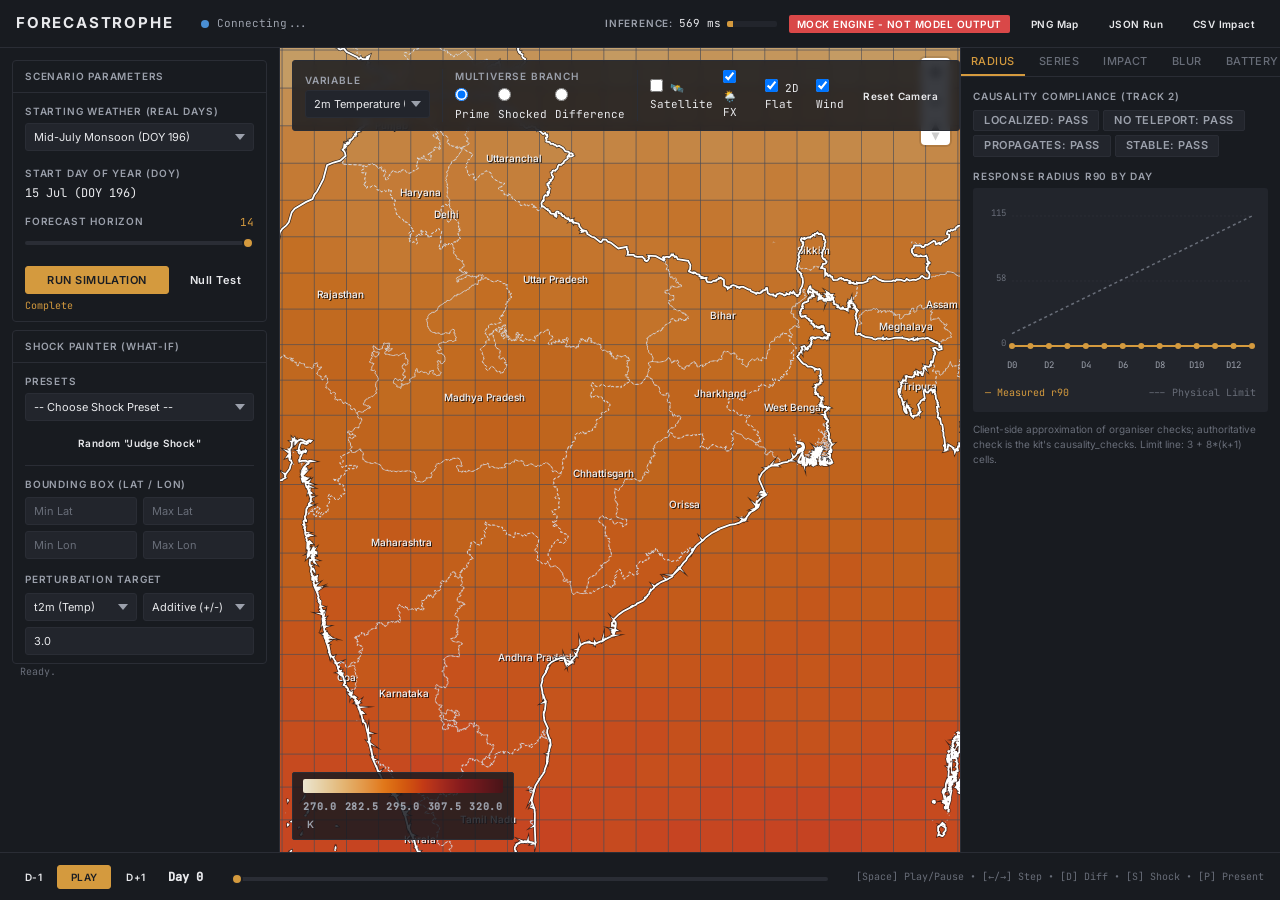
==== commit 26749fad: "Frontend update" ====
--- a/dashboard/index.html
+++ b/dashboard/index.html
@@ -1,6 +1,7 @@
 <!DOCTYPE html>
 <html lang="en">
 <head>
+  <link rel="icon" href="data:,">
   <meta charset="UTF-8">
   <meta name="viewport" content="width=device-width, initial-scale=1.0">
   <title>Forecastrophe // Climate Digital Twin of India</title>
@@ -56,7 +57,13 @@
         <div class="panel__header">Scenario Parameters</div>
         <div class="panel__body">
           <div style="margin-bottom:12px;">
-            <label class="text-label">Base Climatology (DOY)</label>
+            <label class="text-label" for="select-scenario">Starting Weather (real days)</label>
+            <select id="select-scenario" class="select" style="width:100%;margin-top:2px;"></select>
+            <div id="val-scenario-note" class="text-mono" style="font-size:10px;color:var(--text-secondary);margin-top:2px;"></div>
+          </div>
+
+          <div style="margin-bottom:12px;">
+            <label class="text-label">Start Day of Year (DOY)</label>
             <div id="val-doy" class="text-mono" style="font-size:12px;color:var(--text-primary);margin-top:2px;">15 Jul (DOY 196)</div>
           </div>
 
@@ -156,15 +163,17 @@
         <div style="border-left:1px solid var(--border);padding-left:12px;">
           <label class="text-label" style="display:block;">Multiverse Branch</label>
           <div style="display:flex;gap:8px;margin-top:4px;font-size:11px;" class="text-mono">
-            <label><input type="radio" name="view-mode" value="normal"> Prime</label>
+            <label><input type="radio" name="view-mode" value="normal" checked> Prime</label>
             <label><input type="radio" name="view-mode" value="shocked"> Shocked</label>
-            <label><input type="radio" name="view-mode" value="difference" checked> Difference</label>
-          </div>
-        </div>
-
-        <div style="border-left:1px solid var(--border);padding-left:12px;display:flex;gap:8px;align-items:center;">
-          <label style="font-size:11px;" class="text-mono"><input type="checkbox" id="toggle-flat"> 2D Flat</label>
-          <label style="font-size:11px;" class="text-mono"><input type="checkbox" id="toggle-wind"> Wind</label>
+            <label><input type="radio" name="view-mode" value="difference"> Difference</label>
+          </div>
+        </div>
+
+        <div style="border-left:1px solid var(--border);padding-left:12px;display:flex;gap:10px;align-items:center;">
+          <label style="font-size:11px;" class="text-mono"><input type="checkbox" id="toggle-satellite"> 🛰️ Satellite</label>
+          <label style="font-size:11px;" class="text-mono"><input type="checkbox" id="toggle-weather-fx" checked> 🌦️ FX</label>
+          <label style="font-size:11px;" class="text-mono"><input type="checkbox" id="toggle-flat" checked> 2D Flat</label>
+          <label style="font-size:11px;" class="text-mono"><input type="checkbox" id="toggle-wind" checked> Wind</label>
           <button id="btn-reset-view" class="btn btn--ghost btn--sm">Reset Camera</button>
         </div>
       </div>
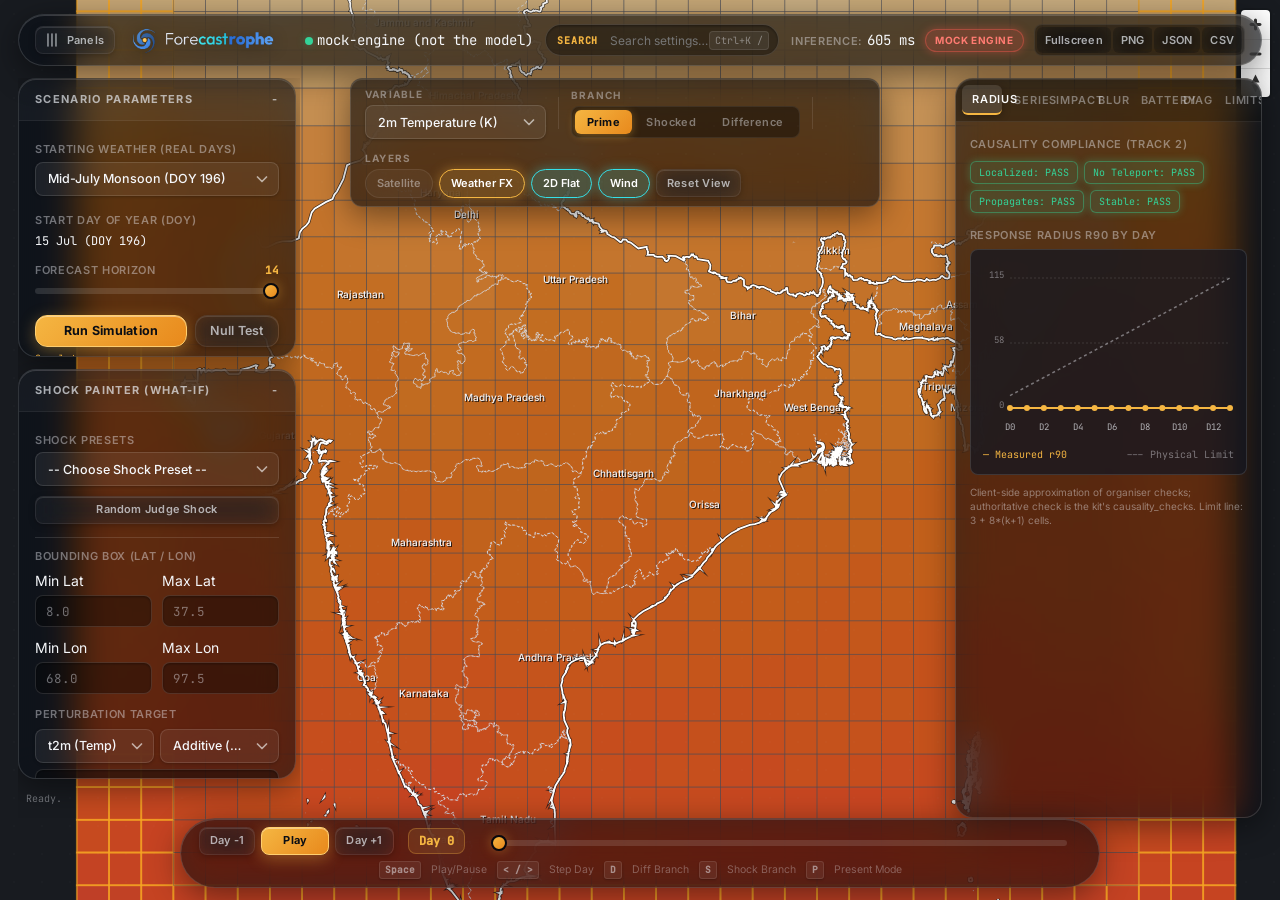
==== commit 97aecd20: "updated ui" ====
--- a/dashboard/index.html
+++ b/dashboard/index.html
@@ -1,7 +1,7 @@
 <!DOCTYPE html>
 <html lang="en">
 <head>
-  <link rel="icon" href="data:,">
+  <link rel="icon" type="image/png" href="assets/logo-icon.png">
   <meta charset="UTF-8">
   <meta name="viewport" content="width=device-width, initial-scale=1.0">
   <title>Forecastrophe // Climate Digital Twin of India</title>
@@ -17,32 +17,54 @@
 </head>
 <body>
 
-  <!-- Top App Header -->
+  <!-- Top App Header / Navigation Bar (3-Zone Flex Layout) -->
   <header id="app-header">
-    <div class="wordmark">Forecastrophe</div>
+    <!-- Left Zone: Controls & Wordmark -->
+    <div class="header-zone-left">
+      <button id="btn-toggle-panels" class="btn btn--ghost btn--sm" title="Toggle Sidebars (Fullscreen Map)">
+        <span id="panels-toggle-icon">|||</span>
+        <span id="panels-toggle-text">Panels</span>
+      </button>
+      <div class="wordmark" title="Forecastrophe // Planet-scale Simulator">
+        <img src="assets/logo-full-dark-transparent.png" alt="Forecastrophe" class="brand-logo-img">
+      </div>
+      <div class="health-indicator" title="Engine Connectivity Status">
+        <span id="health-dot" class="health-dot health-dot--connecting"></span>
+        <span id="health-status-text" class="text-mono health-status-text">Connecting...</span>
+      </div>
+    </div>
     
-    <div style="display:flex;align-items:center;gap:8px;margin-left:16px;">
-      <span id="health-dot" class="health-dot health-dot--connecting"></span>
-      <span id="health-status-text" class="text-mono" style="font-size:11px;color:var(--text-secondary);">Connecting...</span>
-    </div>
-
-    <div style="display:flex;align-items:center;gap:12px;margin-left:auto;">
-      <!-- Latency Metric -->
-      <div style="display:flex;align-items:center;gap:6px;">
+    <!-- Centre Zone: Command Palette Search -->
+    <div class="header-zone-center">
+      <div class="header-search-box">
+        <span class="search-icon">Search</span>
+        <input id="nav-search-input" type="text" placeholder="Search settings…" autocomplete="off" spellcheck="false">
+        <span class="search-shortcut">Ctrl+K /</span>
+        <div id="nav-search-results" class="nav-search-dropdown" style="display:none;"></div>
+      </div>
+    </div>
+
+    <!-- Right Zone: Metrics, Badges & Segmented Export Actions -->
+    <div class="header-zone-right">
+      <!-- Latency Metric (Single nowrap fixed slot) -->
+      <div class="latency-metric-box" title="Combined rollout compute time">
         <span class="text-label">Inference:</span>
-        <span id="latency-label" class="text-mono" style="font-size:11px;">0 ms</span>
-        <div style="width:50px;height:6px;background:var(--surface);border-radius:2px;overflow:hidden;">
-          <div id="latency-bar-fill" style="width:0%;height:100%;background:var(--accent);"></div>
-        </div>
-      </div>
-
-      <!-- Mode Badge -->
-      <span id="badge-mode" class="badge badge--mock" style="display:none;">MOCK ENGINE</span>
-
-      <!-- Export actions -->
-      <button id="btn-export-png" class="btn btn--ghost btn--sm">PNG Map</button>
-      <button id="btn-export-json" class="btn btn--ghost btn--sm">JSON Run</button>
-      <button id="btn-export-csv" class="btn btn--ghost btn--sm">CSV Impact</button>
+        <span id="latency-label" class="text-mono latency-value">0 ms</span>
+        <div class="latency-bar-track">
+          <div id="latency-bar-fill" class="latency-bar-fill"></div>
+        </div>
+      </div>
+
+      <!-- Single-line Mock Engine Pill Badge with Tooltip -->
+      <span id="badge-mode" class="badge badge--mock" style="display:none;" title="Client-Side Physics Emulator - Not Live Torch Model Output">MOCK ENGINE</span>
+
+      <!-- Segmented Export Group -->
+      <div class="btn-export-group">
+        <button id="btn-fullscreen-map" class="btn btn--ghost btn--sm" title="Toggle Fullscreen Map">Fullscreen</button>
+        <button id="btn-export-png" class="btn btn--ghost btn--sm" title="Export Map Canvas as PNG">PNG</button>
+        <button id="btn-export-json" class="btn btn--ghost btn--sm" title="Export Simulation Run State as JSON">JSON</button>
+        <button id="btn-export-csv" class="btn btn--ghost btn--sm" title="Export Sectoral State Impact as CSV">CSV</button>
+      </div>
     </div>
   </header>
 
@@ -52,27 +74,30 @@
     <!-- Left Control Rail: Scenario & Shock Painter -->
     <aside id="left-rail">
       
-      <!-- Scenario Setup Panel -->
-      <div class="panel">
-        <div class="panel__header">Scenario Parameters</div>
+      <!-- Scenario Setup Panel (Collapsible Accordion) -->
+      <div class="panel" id="panel-scenario">
+        <div class="panel__header">
+          <span>Scenario Parameters</span>
+          <span class="panel__collapse-indicator">-</span>
+        </div>
         <div class="panel__body">
           <div style="margin-bottom:12px;">
             <label class="text-label" for="select-scenario">Starting Weather (real days)</label>
-            <select id="select-scenario" class="select" style="width:100%;margin-top:2px;"></select>
-            <div id="val-scenario-note" class="text-mono" style="font-size:10px;color:var(--text-secondary);margin-top:2px;"></div>
+            <select id="select-scenario" class="select" style="width:100%;margin-top:4px;"></select>
+            <div id="val-scenario-note" class="text-mono" style="font-size:10px;color:var(--text-secondary);margin-top:3px;"></div>
           </div>
 
           <div style="margin-bottom:12px;">
             <label class="text-label">Start Day of Year (DOY)</label>
-            <div id="val-doy" class="text-mono" style="font-size:12px;color:var(--text-primary);margin-top:2px;">15 Jul (DOY 196)</div>
-          </div>
-
-          <div style="margin-bottom:12px;">
-            <div style="display:flex;justify-content:space-between;">
+            <div id="val-doy" class="text-mono" style="font-size:12px;color:var(--text-primary);margin-top:3px;">15 Jul (DOY 196)</div>
+          </div>
+
+          <div style="margin-bottom:14px;">
+            <div style="display:flex;justify-content:space-between;align-items:center;">
               <label class="text-label">Forecast Horizon</label>
-              <span id="val-steps" class="text-mono" style="font-size:11px;color:var(--accent);">14</span>
+              <span id="val-steps" class="text-mono" style="font-size:11px;color:var(--accent);font-weight:600;">14</span>
             </div>
-            <input id="slider-steps" type="range" min="1" max="14" value="14" class="slider" style="width:100%;margin-top:4px;">
+            <input id="slider-steps" type="range" min="1" max="14" value="14" class="slider" style="width:100%;margin-top:6px;">
           </div>
 
           <div style="display:flex;gap:8px;margin-top:16px;">
@@ -83,34 +108,50 @@
         </div>
       </div>
 
-      <!-- Shock Painter Panel -->
-      <div class="panel">
-        <div class="panel__header">Shock Painter (What-If)</div>
+      <!-- Shock Painter Panel (Collapsible Accordion) -->
+      <div class="panel" id="panel-shock">
+        <div class="panel__header">
+          <span>Shock Painter (What-If)</span>
+          <span class="panel__collapse-indicator">-</span>
+        </div>
         <div class="panel__body">
           <div style="margin-bottom:10px;">
-            <label class="text-label">Presets</label>
-            <select id="select-preset" class="select" style="width:100%;margin-top:2px;">
+            <label class="text-label" for="select-preset">Shock Presets</label>
+            <select id="select-preset" class="select" style="width:100%;margin-top:4px;">
               <option value="">-- Choose Preset --</option>
             </select>
           </div>
 
-          <div style="margin-bottom:10px;">
-            <button id="btn-judge-shock" class="btn btn--ghost btn--sm" style="width:100%;">Random "Judge Shock"</button>
-          </div>
-
-          <div style="border-top:1px solid var(--border);padding-top:8px;margin-top:8px;">
-            <label class="text-label">Bounding Box (Lat / Lon)</label>
-            <div style="display:grid;grid-template-columns:1fr 1fr;gap:6px;margin-top:4px;">
-              <input id="input-lat-min" type="number" step="0.5" placeholder="Min Lat" class="input">
-              <input id="input-lat-max" type="number" step="0.5" placeholder="Max Lat" class="input">
-              <input id="input-lon-min" type="number" step="0.5" placeholder="Min Lon" class="input">
-              <input id="input-lon-max" type="number" step="0.5" placeholder="Max Lon" class="input">
+          <div style="margin-bottom:12px;">
+            <button id="btn-judge-shock" class="btn btn--ghost btn--sm" style="width:100%;">Random Judge Shock</button>
+          </div>
+
+          <!-- Bounding Box 2x2 Grid with explicit labels -->
+          <div style="border-top:1px solid var(--border);padding-top:10px;margin-top:10px;">
+            <label class="text-label" style="display:block;margin-bottom:6px;">Bounding Box (Lat / Lon)</label>
+            <div class="bounds-grid-2x2">
+              <div class="bounds-cell">
+                <span class="bounds-cell__label">Min Lat</span>
+                <input id="input-lat-min" type="number" step="0.5" placeholder="8.0" class="input">
+              </div>
+              <div class="bounds-cell">
+                <span class="bounds-cell__label">Max Lat</span>
+                <input id="input-lat-max" type="number" step="0.5" placeholder="37.5" class="input">
+              </div>
+              <div class="bounds-cell">
+                <span class="bounds-cell__label">Min Lon</span>
+                <input id="input-lon-min" type="number" step="0.5" placeholder="68.0" class="input">
+              </div>
+              <div class="bounds-cell">
+                <span class="bounds-cell__label">Max Lon</span>
+                <input id="input-lon-max" type="number" step="0.5" placeholder="97.5" class="input">
+              </div>
             </div>
           </div>
 
-          <div style="margin-top:10px;">
-            <label class="text-label">Perturbation Target</label>
-            <div style="display:grid;grid-template-columns:1fr 1fr;gap:6px;margin-top:4px;">
+          <div style="margin-top:12px;">
+            <label class="text-label" style="display:block;margin-bottom:6px;">Perturbation Target</label>
+            <div style="display:grid;grid-template-columns:1fr 1fr;gap:6px;">
               <select id="select-shock-ch" class="select">
                 <option value="0">t2m (Temp)</option>
                 <option value="1">tp (Rain)</option>
@@ -125,7 +166,7 @@
                 <option value="multiplier">Multiplier (x)</option>
               </select>
             </div>
-            <input id="input-shock-mag" type="number" step="0.1" value="3.0" class="input" style="width:100%;margin-top:6px;">
+            <input id="input-shock-mag" type="number" step="0.1" value="3.0" class="input" style="width:100%;margin-top:6px;" placeholder="Magnitude">
           </div>
 
           <!-- Edge band alert warning -->
@@ -145,44 +186,63 @@
       <div id="map"></div>
       <canvas id="wind-canvas"></canvas>
 
-      <!-- Map Floating Overlay Controls -->
-      <div style="position:absolute;top:12px;left:12px;z-index:20;background:rgba(24,27,32,0.85);backdrop-filter:blur(4px);padding:8px 12px;border:1px solid var(--border);border-radius:3px;display:flex;gap:12px;align-items:center;">
-        <div>
-          <label class="text-label" style="display:block;">Variable</label>
-          <select id="select-channel" class="select" style="margin-top:2px;">
+      <!-- Map Floating Overlay Controls (Variable / Branch / Layers) -->
+      <div class="map-floating-bar">
+        <!-- Variable Dropdown -->
+        <div class="ctrl-group">
+          <label class="ctrl-label">VARIABLE</label>
+          <select id="select-channel" class="select select--compact">
             <option value="t2m">2m Temperature (K)</option>
             <option value="tp">Precipitation (mm/day)</option>
             <option value="u10">10m U-Wind (m/s)</option>
             <option value="v10">10m V-Wind (m/s)</option>
-            <option value="wind_speed">Derived Wind Speed (m/s)</option>
+            <option value="wind_speed">Wind Speed (m/s)</option>
             <option value="msl">MSL Pressure (Pa)</option>
             <option value="tcwv">Water Vapour (kg/m²)</option>
           </select>
         </div>
 
-        <div style="border-left:1px solid var(--border);padding-left:12px;">
-          <label class="text-label" style="display:block;">Multiverse Branch</label>
-          <div style="display:flex;gap:8px;margin-top:4px;font-size:11px;" class="text-mono">
-            <label><input type="radio" name="view-mode" value="normal" checked> Prime</label>
-            <label><input type="radio" name="view-mode" value="shocked"> Shocked</label>
-            <label><input type="radio" name="view-mode" value="difference"> Difference</label>
-          </div>
-        </div>
-
-        <div style="border-left:1px solid var(--border);padding-left:12px;display:flex;gap:10px;align-items:center;">
-          <label style="font-size:11px;" class="text-mono"><input type="checkbox" id="toggle-satellite"> 🛰️ Satellite</label>
-          <label style="font-size:11px;" class="text-mono"><input type="checkbox" id="toggle-weather-fx" checked> 🌦️ FX</label>
-          <label style="font-size:11px;" class="text-mono"><input type="checkbox" id="toggle-flat" checked> 2D Flat</label>
-          <label style="font-size:11px;" class="text-mono"><input type="checkbox" id="toggle-wind" checked> Wind</label>
-          <button id="btn-reset-view" class="btn btn--ghost btn--sm">Reset Camera</button>
+        <div class="ctrl-divider"></div>
+
+        <!-- Segmented Multiverse Selector -->
+        <div class="ctrl-group">
+          <label class="ctrl-label">BRANCH</label>
+          <div class="segmented-control">
+            <label class="seg-btn">
+              <input type="radio" name="view-mode" value="normal" checked>
+              <span>Prime</span>
+            </label>
+            <label class="seg-btn">
+              <input type="radio" name="view-mode" value="shocked">
+              <span>Shocked</span>
+            </label>
+            <label class="seg-btn">
+              <input type="radio" name="view-mode" value="difference">
+              <span>Difference</span>
+            </label>
+          </div>
+        </div>
+
+        <div class="ctrl-divider"></div>
+
+        <!-- Toggles with modern pill switches -->
+        <div class="ctrl-group">
+          <label class="ctrl-label">LAYERS</label>
+          <div style="display:flex;gap:6px;align-items:center;">
+            <label class="pill-toggle"><input type="checkbox" id="toggle-satellite"><span>Satellite</span></label>
+            <label class="pill-toggle"><input type="checkbox" id="toggle-weather-fx" checked><span>Weather FX</span></label>
+            <label class="pill-toggle"><input type="checkbox" id="toggle-flat" checked><span>2D Flat</span></label>
+            <label class="pill-toggle"><input type="checkbox" id="toggle-wind" checked><span>Wind</span></label>
+            <button id="btn-reset-view" class="btn btn--ghost btn--sm" title="Reset Camera View Angle"><span>Reset View</span></button>
+          </div>
         </div>
       </div>
 
       <!-- Color Legend (Bottom Left of Map) -->
-      <div id="legend-container" style="position:absolute;bottom:12px;left:12px;z-index:20;background:rgba(24,27,32,0.85);padding:6px 10px;border:1px solid var(--border);border-radius:2px;"></div>
+      <div id="legend-container" class="map-legend-box"></div>
 
       <!-- Interactive Map Tooltip -->
-      <div id="map-tooltip" style="position:absolute;display:none;z-index:40;background:var(--panel);border:1px solid var(--border);border-radius:3px;padding:6px 10px;pointer-events:none;font-size:11px;box-shadow:0 4px 12px rgba(0,0,0,0.5);"></div>
+      <div id="map-tooltip" class="map-tooltip-box"></div>
     </section>
 
     <!-- Right Inspector Tabs -->
@@ -198,49 +258,49 @@
       </div>
 
       <!-- Tab: Radius & Causality -->
-      <div id="pane-radius" class="tab-pane" style="padding:12px;display:block;">
-        <div class="text-label" style="margin-bottom:6px;">Causality Compliance (Track 2)</div>
-        <div id="causality-chips" style="display:flex;flex-wrap:wrap;gap:4px;margin-bottom:12px;"></div>
+      <div id="pane-radius" class="tab-pane" style="padding:14px;display:block;">
+        <div class="text-label" style="margin-bottom:8px;">Causality Compliance (Track 2)</div>
+        <div id="causality-chips" style="display:flex;flex-wrap:wrap;gap:6px;margin-bottom:14px;"></div>
         
-        <div class="text-label" style="margin-bottom:4px;">Response Radius r90 by Day</div>
-        <div id="radius-chart-container" style="background:var(--surface);border-radius:3px;padding:8px 4px;"></div>
+        <div class="text-label" style="margin-bottom:6px;">Response Radius r90 by Day</div>
+        <div id="radius-chart-container" style="background:var(--surface);border-radius:var(--radius-sm);padding:8px 4px;border:1px solid var(--border);"></div>
         
-        <p style="font-size:10px;color:var(--text-dim);margin-top:10px;">
+        <p style="font-size:10px;color:var(--text-dim);margin-top:10px;line-height:1.4;">
           Client-side approximation of organiser checks; authoritative check is the kit's causality_checks. Limit line: 3 + 8*(k+1) cells.
         </p>
       </div>
 
       <!-- Tab: Time Series -->
-      <div id="pane-series" class="tab-pane" style="padding:12px;display:none;">
-        <div id="pinned-cell-title" class="text-label" style="margin-bottom:6px;">Click any cell to pin time-series</div>
-        <div id="series-chart-container" style="background:var(--surface);border-radius:3px;padding:8px 4px;"></div>
+      <div id="pane-series" class="tab-pane" style="padding:14px;display:none;">
+        <div id="pinned-cell-title" class="text-label" style="margin-bottom:8px;">Click any cell on the map to pin time-series</div>
+        <div id="series-chart-container" style="background:var(--surface);border-radius:var(--radius-sm);padding:8px 4px;border:1px solid var(--border);"></div>
       </div>
 
       <!-- Tab: Sectoral Impact -->
-      <div id="pane-impact" class="tab-pane" style="padding:12px;display:none;">
+      <div id="pane-impact" class="tab-pane" style="padding:14px;display:none;">
         <div class="text-label" style="margin-bottom:4px;">National Rainfall Deficit</div>
         <div id="val-national-deficit" class="text-mono" style="font-size:16px;font-weight:700;color:var(--accent);margin-bottom:12px;">--</div>
 
         <div class="text-label" style="margin-bottom:6px;">State-by-State Anomaly (Cumulative tp)</div>
         <div id="state-impact-bars"></div>
 
-        <p style="font-size:9px;color:var(--text-dim);margin-top:12px;">
+        <p style="font-size:9px;color:var(--text-dim);margin-top:12px;line-height:1.4;">
           Note: model output, not a crop-yield or official risk prediction. Daily mean t2m represents 4-sample average, not afternoon max.
         </p>
       </div>
 
       <!-- Tab: Blur Monitor -->
-      <div id="pane-blur" class="tab-pane" style="padding:12px;display:none;">
-        <div class="text-label" style="margin-bottom:6px;">Spatial Standard Deviation Monitor</div>
+      <div id="pane-blur" class="tab-pane" style="padding:14px;display:none;">
+        <div class="text-label" style="margin-bottom:8px;">Spatial Standard Deviation Monitor</div>
         <div id="blur-table-container"></div>
-        <p style="font-size:9px;color:var(--text-dim);margin-top:8px;">
+        <p style="font-size:9px;color:var(--text-dim);margin-top:10px;line-height:1.4;">
           Relative to Day 0; not the organisers' score. Ratios below 0.4 indicate excessive field smoothing.
         </p>
       </div>
 
       <!-- Tab: Physics Battery -->
-      <div id="pane-battery" class="tab-pane" style="padding:12px;display:none;">
-        <div style="display:flex;justify-content:space-between;align-items:center;margin-bottom:8px;">
+      <div id="pane-battery" class="tab-pane" style="padding:14px;display:none;">
+        <div style="display:flex;justify-content:space-between;align-items:center;margin-bottom:10px;">
           <span class="text-label">Automated Verification Suite</span>
           <button id="btn-run-battery" class="btn btn--sm btn--primary">Run Suite</button>
         </div>
@@ -250,13 +310,13 @@
       </div>
 
       <!-- Tab: Diagnostics -->
-      <div id="pane-diag" class="tab-pane" style="padding:12px;display:none;">
-        <div class="text-label" style="margin-bottom:6px;">Server Diagnostics Log</div>
+      <div id="pane-diag" class="tab-pane" style="padding:14px;display:none;">
+        <div class="text-label" style="margin-bottom:8px;">Server Diagnostics Log</div>
         <div id="diagnostics-container"></div>
       </div>
 
       <!-- Tab: Honest Limits -->
-      <div id="pane-limits" class="tab-pane" style="padding:12px;display:none;font-size:11px;color:var(--text-secondary);">
+      <div id="pane-limits" class="tab-pane" style="padding:14px;display:none;font-size:11px;color:var(--text-secondary);">
         <div class="text-label" style="margin-bottom:8px;">Known Model Limitations</div>
         <ul style="padding-left:16px;line-height:1.6;">
           <li><b>Cyclone Track Blur:</b> Significant spread and dispersion observed after Day 4.</li>
@@ -271,21 +331,27 @@
 
   </main>
 
-  <!-- Bottom Timeline Bar -->
+  <!-- Bottom Timeline Bar (2-Row Layout) -->
   <footer id="bottom-bar">
-    <div style="display:flex;align-items:center;gap:6px;">
-      <button id="btn-prev-day" class="btn btn--ghost btn--sm">D-1</button>
-      <button id="btn-play-pause" class="btn btn--primary btn--sm" style="min-width:54px;">Play</button>
-      <button id="btn-next-day" class="btn btn--ghost btn--sm">D+1</button>
-      <span id="val-timeline-day" class="text-mono" style="font-size:12px;font-weight:700;color:var(--text-primary);margin-left:8px;">Day 0</span>
-    </div>
-
-    <div style="flex:1;margin:0 16px;">
-      <input id="slider-timeline" type="range" min="0" max="13" value="0" class="slider" style="width:100%;">
-    </div>
-
-    <div style="font-size:10px;color:var(--text-dim);" class="text-mono">
-      [Space] Play/Pause &bull; [&larr;/&rarr;] Step &bull; [D] Diff &bull; [S] Shock &bull; [P] Present
+    <div class="bottom-bar-main-row">
+      <div style="display:flex;align-items:center;gap:6px;">
+        <button id="btn-prev-day" class="btn btn--ghost btn--sm" title="Previous Day">Day -1</button>
+        <button id="btn-play-pause" class="btn btn--primary btn--sm" style="min-width:68px;">Play</button>
+        <button id="btn-next-day" class="btn btn--ghost btn--sm" title="Next Day">Day +1</button>
+        <span id="val-timeline-day" class="text-mono" style="font-size:12px;font-weight:700;color:var(--accent);margin-left:8px;background:rgba(245,182,66,0.12);padding:3px 10px;border-radius:var(--radius-sm);border:1px solid rgba(245,182,66,0.3);">Day 0</span>
+      </div>
+
+      <div style="flex:1;min-width:0;margin:0 14px;">
+        <input id="slider-timeline" type="range" min="0" max="13" value="0" class="slider" style="width:100%;">
+      </div>
+    </div>
+
+    <div class="bottom-bar-hints-row">
+      <span class="kbd-chip">Space</span><span>Play/Pause</span>
+      <span class="kbd-chip">&lt; / &gt;</span><span>Step Day</span>
+      <span class="kbd-chip">D</span><span>Diff Branch</span>
+      <span class="kbd-chip">S</span><span>Shock Branch</span>
+      <span class="kbd-chip">P</span><span>Present Mode</span>
     </div>
   </footer>
 
--- a/dashboard/css/tokens.css
+++ b/dashboard/css/tokens.css
@@ -65,29 +65,48 @@
    -------------------------------------------------------------------------- */
 
 :root {
-  /* -- Colour: backgrounds & surfaces ------------------------------------- */
-  --bg:               #1a1d23;
-  --surface:          #22252c;
-  --panel:            #181b20;
-  --border:           #2a2d35;
-
-  /* -- Colour: text hierarchy --------------------------------------------- */
-  --text:             #e8e9ec;
-  --text-secondary:   #9ba0ab;
-  --text-dim:         #686d78;
-
-  /* -- Colour: accent (warm amber) ---------------------------------------- */
-  --accent:           #d49a3e;
-  --accent-hover:     #e0a94d;
-  --accent-muted:     #b3802f;
-
-  /* -- Colour: semantic --------------------------------------------------- */
-  --error:            #d94848;
-  --success:          #3da576;
-  --warning:          #d49a3e;
-  --info:             #4a8fd4;
-
-  /* -- Spacing: 8 px grid ------------------------------------------------- */
+  /* -- Glass System Surfaces (Glass Cockpit) -------------------------------- */
+  --bg:                     #07090e;
+  --glass-surface:          rgba(255, 255, 255, 0.06);
+  --glass-surface-hover:    rgba(255, 255, 255, 0.10);
+  --glass-surface-active:   rgba(255, 255, 255, 0.14);
+  --glass-panel:            rgba(12, 16, 24, 0.65);
+  --glass-blur:             blur(18px) saturate(160%);
+  --glass-border:           1px solid rgba(255, 255, 255, 0.14);
+  --glass-border-light:     1px solid rgba(255, 255, 255, 0.08);
+  --glass-top-highlight:    linear-gradient(180deg, rgba(255, 255, 255, 0.18) 0%, rgba(255, 255, 255, 0.02) 100%);
+  
+  --surface:                rgba(18, 23, 34, 0.72);
+  --panel:                  rgba(11, 15, 22, 0.75);
+  --border:                 rgba(255, 255, 255, 0.12);
+  --border-focus:           rgba(53, 224, 232, 0.55);
+
+  /* -- Text Hierarchy ----------------------------------------------------- */
+  --text:                   #f5f7fa;
+  --text-secondary:         rgba(240, 244, 250, 0.68);
+  --text-dim:               rgba(240, 244, 250, 0.42);
+
+  /* -- Accent Palette ----------------------------------------------------- */
+  --accent:                 #f5b642;
+  --accent-secondary:       #e8891c;
+  --accent-gradient:        linear-gradient(135deg, #f5b642 0%, #e8891c 100%);
+  --accent-hover:           #ffc457;
+  --accent-muted:           #a86815;
+  --accent-glow:            rgba(245, 182, 66, 0.35);
+
+  --cyan:                   #35e0e8;
+  --cyan-glow:              rgba(53, 224, 232, 0.35);
+  
+  --success:                #34d399;
+  --success-glow:           rgba(52, 211, 153, 0.30);
+  
+  --coral-warning:          #ff5a52;
+  --coral-glow:             rgba(255, 90, 82, 0.35);
+  --error:                  #ff5a52;
+  --warning:                #f5b642;
+  --info:                   #35e0e8;
+
+  /* -- Spacing (8px standard grid) ---------------------------------------- */
   --sp-1:   4px;
   --sp-2:   8px;
   --sp-3:  12px;
@@ -97,33 +116,46 @@
   --sp-7:  40px;
   --sp-8:  48px;
 
-  /* -- Typography: scale -------------------------------------------------- */
-  --text-xs:   10px;
-  --text-sm:   11px;
-  --text-base: 13px;
-  --text-lg:   15px;
-  --text-xl:   18px;
-  --text-2xl:  22px;
-
-  /* -- Typography: stacks ------------------------------------------------- */
-  --font-ui:   'Inter', -apple-system, BlinkMacSystemFont, 'Segoe UI', Roboto, sans-serif;
-  --font-mono: 'JetBrains Mono', ui-monospace, 'Cascadia Code', 'Consolas', monospace;
-
-  /* -- Border-radius ------------------------------------------------------ */
-  --radius-sm:  2px;
-  --radius:     3px;
-  --radius-lg:  4px;
+  /* -- Typography --------------------------------------------------------- */
+  --font-ui:    'Inter', -apple-system, BlinkMacSystemFont, "Segoe UI", Roboto, sans-serif;
+  --font-mono:  'JetBrains Mono', "SF Mono", monospace;
+
+  --text-xs:    11px;
+  --text-sm:    12.5px;
+  --text-base:  14px;
+  --text-md:    15px;
+  --text-lg:    17px;
+  --text-xl:    20px;
+  --text-2xl:   26px;
+
+  /* -- Radius Scale: 12px (controls), 18px (panels), 999px (pills) -------- */
+  --radius-xs:   6px;
+  --radius-sm:   8px;
+  --radius:     12px;
+  --radius-panel: 18px;
+  --radius-full: 999px;
+
+  /* -- Shadows ------------------------------------------------------------ */
+  --shadow-sm:   0 2px 8px rgba(0, 0, 0, 0.3);
+  --shadow-md:   0 8px 32px rgba(0, 0, 0, 0.45);
+  --shadow-lg:   0 16px 48px rgba(0, 0, 0, 0.55);
+  --shadow-glow: 0 0 24px var(--accent-glow);
 
   /* -- Transition --------------------------------------------------------- */
-  --ease-out: 200ms ease-out;
-
-  /* -- Z-index layers ----------------------------------------------------- */
-  --z-panel:   10;
-  --z-tooltip: 100;
-  --z-modal:   200;
-  --z-badge:   300;
-}
-
+  --ease-out:    180ms cubic-bezier(0.16, 1, 0.3, 1);
+  --ease-spring: 240ms cubic-bezier(0.34, 1.56, 0.64, 1);
+
+  /* -- Z-index hierarchy (map < overlays < panels < dock < topbar < tooltips < modals) */
+  --z-map:       1;
+  --z-canvas:    2;
+  --z-overlay:   15;
+  --z-panel:     25;
+  --z-dock:      35;
+  --z-topbar:    45;
+  --z-dropdown:  60;
+  --z-tooltip:   100;
+  --z-modal:     200;
+}
 
 /* --------------------------------------------------------------------------
    Base Reset
@@ -135,6 +167,13 @@
   box-sizing: border-box;
   margin: 0;
   padding: 0;
+}
+
+/* Ensure flex & grid children shrink gracefully instead of overflowing */
+*,
+*:before,
+*:after {
+  min-width: 0;
 }
 
 html {
--- a/dashboard/css/layout.css
+++ b/dashboard/css/layout.css
@@ -1,188 +1,308 @@
 /* ==========================================================================
-   Forecastrophe — Layout
-   Climate Digital-Twin Dashboard for India
+   Forecastrophe — Layout (Glass Cockpit Shell)
    --------------------------------------------------------------------------
-   Shell structure: header, left rail, map area, right inspector, bottom bar.
-   Presentation mode and responsive breakpoints.
+   Full-bleed map is the hero; frosted glass controls, panels & dock float.
+   Robust, overflow-safe, non-overlapping design.
    ========================================================================== */
 
-
-/* --------------------------------------------------------------------------
-   App Header — 48 px top bar
+body {
+  background-color: var(--bg);
+  overflow: hidden;
+  position: relative;
+  font-family: var(--font-ui);
+  width: 100vw;
+  height: 100vh;
+}
+
+/* Subtle background noise texture simulation */
+body::after {
+  content: "";
+  position: fixed;
+  top: 0; left: 0; right: 0; bottom: 0;
+  pointer-events: none;
+  background-image: radial-gradient(rgba(255, 255, 255, 0.05) 1px, transparent 0);
+  background-size: 28px 28px;
+  opacity: 0.3;
+  z-index: var(--z-canvas);
+}
+
+/* --------------------------------------------------------------------------
+   Floating Pill App Header (3-Zone Flex, Inset Glass Cockpit Top Bar)
    -------------------------------------------------------------------------- */
 
 #app-header {
-  display: flex;
-  flex-direction: row;
-  align-items: center;
-  height: 48px;
+  position: absolute;
+  top: 14px;
+  left: 18px;
+  right: 18px;
+  height: 52px;
   padding: 0 var(--sp-4);
+  background: var(--glass-panel);
+  backdrop-filter: var(--glass-blur);
+  -webkit-backdrop-filter: var(--glass-blur);
+  border: var(--glass-border);
+  border-radius: var(--radius-full);
+  box-shadow: var(--shadow-md), inset 0 1px 0 rgba(255, 255, 255, 0.16);
+  z-index: var(--z-topbar);
+  display: flex;
+  align-items: center;
+  justify-content: space-between;
   gap: var(--sp-3);
-  border-bottom: 1px solid var(--border);
-  background-color: var(--panel);
-  z-index: var(--z-panel);
+  flex-wrap: nowrap;
+  transition: transform var(--ease-spring), opacity var(--ease-out);
+}
+
+.header-zone-left {
+  display: flex;
+  align-items: center;
+  gap: 12px;
   flex-shrink: 0;
 }
 
+.header-zone-center {
+  display: flex;
+  align-items: center;
+  justify-content: center;
+  flex: 1;
+  max-width: 440px;
+  min-width: 160px;
+}
+
+.header-zone-right {
+  display: flex;
+  align-items: center;
+  gap: 10px;
+  flex-shrink: 0;
+}
+
 .wordmark {
-  font-size: 15px;
-  font-weight: 700;
-  letter-spacing: 0.12em;
-  text-transform: uppercase;
-  color: var(--text);
+  display: flex;
+  align-items: center;
+  gap: 8px;
   user-select: none;
-}
-
-
-/* --------------------------------------------------------------------------
-   App Main — fills viewport between header and bottom bar
+  white-space: nowrap;
+}
+
+.brand-logo-img {
+  height: 32px;
+  width: auto;
+  max-width: 175px;
+  object-fit: contain;
+  background: transparent;
+  padding: 0;
+  display: block;
+  filter: drop-shadow(0 2px 8px rgba(0, 0, 0, 0.4));
+}
+
+/* --------------------------------------------------------------------------
+   App Main — Full-bleed stage for map hero
    -------------------------------------------------------------------------- */
 
 #app-main {
-  display: flex;
-  flex-direction: row;
-  height: calc(100vh - 48px - 48px);   /* viewport minus header minus bottom bar */
-  overflow: hidden;
-}
-
-
-/* --------------------------------------------------------------------------
-   Left Rail — 280 px fixed, scrollable panel
-   -------------------------------------------------------------------------- */
-
-#left-rail {
-  width: 280px;
-  flex-shrink: 0;
-  overflow-y: auto;
-  border-right: 1px solid var(--border);
-  background-color: var(--panel);
-  padding: var(--sp-3);
-  z-index: var(--z-panel);
-}
-
-/* Consecutive panels inside the rails get vertical breathing room */
-#left-rail .panel + .panel,
-#right-inspector .panel + .panel {
-  margin-top: var(--sp-2);
-}
-
-
-/* --------------------------------------------------------------------------
-   Map Container — fills remaining horizontal space
-   -------------------------------------------------------------------------- */
-
-#map-container {
-  flex: 1;
-  position: relative;
-  overflow: hidden;
-  min-width: 0;                        /* prevent flex blowout */
-}
-
-#map {
   position: absolute;
   top: 0;
+  left: 0;
   right: 0;
   bottom: 0;
+  width: 100vw;
+  height: 100vh;
+  display: flex;
+  flex-direction: row;
+  overflow: hidden;
+}
+
+/* --------------------------------------------------------------------------
+   Full-Bleed Map Canvas Container
+   -------------------------------------------------------------------------- */
+
+#map-container {
+  position: absolute;
+  top: 0;
   left: 0;
-}
-
-#wind-canvas {
-  position: absolute;
-  top: 0;
   right: 0;
   bottom: 0;
-  left: 0;
-  pointer-events: none;
-}
-
-
-/* --------------------------------------------------------------------------
-   Right Inspector — 320 px fixed, tabbed panel
+  width: 100%;
+  height: 100%;
+  z-index: var(--z-map);
+}
+
+#map {
+  position: absolute;
+  top: 0; left: 0; right: 0; bottom: 0;
+  width: 100%;
+  height: 100%;
+}
+
+#wind-canvas {
+  position: absolute;
+  top: 0; left: 0; right: 0; bottom: 0;
+  width: 100%;
+  height: 100%;
+  pointer-events: none;
+  z-index: var(--z-canvas);
+}
+
+/* --------------------------------------------------------------------------
+   Floating Left Rail (Scenario Parameters & Shock Painter)
+   -------------------------------------------------------------------------- */
+
+#left-rail {
+  position: absolute;
+  top: 78px;
+  left: 18px;
+  bottom: 76px;
+  width: clamp(280px, 22vw, 340px);
+  max-height: calc(100vh - 160px);
+  overflow-y: auto;
+  overflow-x: hidden;
+  padding: 0 4px 12px 0;
+  background: transparent;
+  border: none;
+  z-index: var(--z-panel);
+  display: flex;
+  flex-direction: column;
+  gap: var(--sp-3);
+  scrollbar-width: thin;
+  scrollbar-color: rgba(255, 255, 255, 0.15) transparent;
+  transition: transform var(--ease-spring), opacity var(--ease-out);
+}
+
+#left-rail::-webkit-scrollbar {
+  width: 4px;
+}
+#left-rail::-webkit-scrollbar-thumb {
+  background: rgba(255, 255, 255, 0.16);
+  border-radius: var(--radius-full);
+}
+
+/* --------------------------------------------------------------------------
+   Floating Right Inspector (Tabs & Real-time analytics)
    -------------------------------------------------------------------------- */
 
 #right-inspector {
-  width: 320px;
-  flex-shrink: 0;
+  position: absolute;
+  top: 78px;
+  right: 18px;
+  bottom: 76px;
+  width: clamp(300px, 24vw, 360px);
+  max-height: calc(100vh - 160px);
+  background: var(--glass-panel);
+  backdrop-filter: var(--glass-blur);
+  -webkit-backdrop-filter: var(--glass-blur);
+  border: var(--glass-border);
+  border-radius: var(--radius-panel);
+  box-shadow: var(--shadow-md), inset 0 1px 0 rgba(255, 255, 255, 0.15);
+  z-index: var(--z-panel);
+  display: flex;
+  flex-direction: column;
+  overflow: hidden;
+  transition: transform var(--ease-spring), opacity var(--ease-out);
+}
+
+#right-inspector .tab-pane {
+  flex: 1;
   overflow-y: auto;
-  border-left: 1px solid var(--border);
-  background-color: var(--panel);
+  scrollbar-width: thin;
+  scrollbar-color: rgba(255, 255, 255, 0.15) transparent;
+}
+
+/* --------------------------------------------------------------------------
+   Floating Pill Bottom Timeline Bar
+   -------------------------------------------------------------------------- */
+
+#bottom-bar {
+  position: absolute;
+  bottom: 12px;
+  left: 50%;
+  transform: translateX(-50%);
+  width: min(920px, calc(100vw - 36px));
+  padding: 8px 18px;
+  background: var(--glass-panel);
+  backdrop-filter: var(--glass-blur);
+  -webkit-backdrop-filter: var(--glass-blur);
+  border: var(--glass-border);
+  border-radius: var(--radius-full);
+  box-shadow: var(--shadow-md), inset 0 1px 0 rgba(255, 255, 255, 0.15);
+  z-index: var(--z-dock);
   display: flex;
   flex-direction: column;
-  z-index: var(--z-panel);
-}
-
-
-/* --------------------------------------------------------------------------
-   Bottom Bar — 48 px status / toolbar strip
-   -------------------------------------------------------------------------- */
-
-#bottom-bar {
-  display: flex;
-  flex-direction: row;
-  align-items: center;
-  height: 48px;
-  padding: 0 var(--sp-4);
-  gap: var(--sp-3);
-  border-top: 1px solid var(--border);
-  background-color: var(--panel);
-  flex-shrink: 0;
-}
-
-
-/* --------------------------------------------------------------------------
-   Presentation Mode
-   --------------------------------------------------------------------------
-   Body receives .presentation — rails hide, map expands, bottom bar shrinks.
-   -------------------------------------------------------------------------- */
+  gap: 6px;
+  transition: all var(--ease-out);
+}
+
+.bottom-bar-main-row {
+  display: flex;
+  align-items: center;
+  gap: 12px;
+  width: 100%;
+}
+
+.bottom-bar-hints-row {
+  display: flex;
+  align-items: center;
+  justify-content: center;
+  gap: 10px;
+  font-size: 10.5px;
+  color: var(--text-dim);
+  opacity: 0.75;
+}
+
+@media (max-width: 1200px) {
+  .bottom-bar-hints-row {
+    display: none;
+  }
+}
+
+/* --------------------------------------------------------------------------
+   Panel Collapse & Fullscreen States
+   -------------------------------------------------------------------------- */
+
+body.panels-hidden #left-rail,
+body.fullscreen-map #left-rail {
+  transform: translateX(-380px);
+  opacity: 0;
+  pointer-events: none;
+}
+
+body.panels-hidden #right-inspector,
+body.fullscreen-map #right-inspector {
+  transform: translateX(400px);
+  opacity: 0;
+  pointer-events: none;
+}
+
+body.fullscreen-map #app-header {
+  transform: translateY(-80px);
+  opacity: 0;
+  pointer-events: none;
+}
+
+body.fullscreen-map #bottom-bar {
+  bottom: 8px;
+}
+
+/* Responsive collapsing for Export Group */
+@media (max-width: 1400px) {
+  .btn-export-label {
+    display: none;
+  }
+}
+
+/* KBD shortcut chip */
+.kbd-chip {
+  display: inline-block;
+  padding: 1px 5px;
+  font-family: var(--font-mono);
+  font-size: 9.5px;
+  font-weight: 600;
+  color: var(--text-secondary);
+  background: rgba(255, 255, 255, 0.08);
+  border: 1px solid rgba(255, 255, 255, 0.14);
+  border-radius: 3px;
+  box-shadow: 0 1px 2px rgba(0, 0, 0, 0.3);
+}
 
 .presentation #left-rail,
 .presentation #right-inspector {
   display: none;
 }
-
-.presentation #app-main {
-  height: calc(100vh - 48px - 32px);   /* recalc for smaller bottom bar */
-}
-
-.presentation #bottom-bar {
-  height: 32px;
-  padding: 0 var(--sp-3);
-  gap: var(--sp-2);
-  font-size: var(--text-xs);
-}
-
-
-/* --------------------------------------------------------------------------
-   Responsive — ≤ 1200 px: inspector overlays
-   -------------------------------------------------------------------------- */
-
-@media (max-width: 1200px) {
-  #right-inspector {
-    position: fixed;
-    top: 48px;                         /* below header */
-    right: 0;
-    bottom: 48px;                      /* above bottom bar */
-    width: 320px;
-    z-index: calc(var(--z-panel) + 5);
-    box-shadow: -2px 0 8px rgba(0, 0, 0, 0.35);
-  }
-}
-
-
-/* --------------------------------------------------------------------------
-   Responsive — ≤ 900 px: left rail collapses to icon strip
-   -------------------------------------------------------------------------- */
-
-@media (max-width: 900px) {
-  #left-rail {
-    width: 48px;
-    padding: var(--sp-2) var(--sp-1);
-    overflow-x: hidden;
-  }
-
-  /* Hide text content, show only icons when collapsed */
-  #left-rail .panel__header span,
-  #left-rail .panel__body {
-    display: none;
-  }
-}
--- a/dashboard/css/components.css
+++ b/dashboard/css/components.css
@@ -1,131 +1,411 @@
 /* ==========================================================================
-   Forecastrophe — Components
-   Climate Digital-Twin Dashboard for India
+   Forecastrophe — Components (Glass Cockpit Theme)
    --------------------------------------------------------------------------
-   Shared UI components: buttons, inputs, tabs, panels, badges, chips,
-   tooltips, states, typography helpers, and overlays.
-   All rules consume tokens from tokens.css — no hard-coded colours.
+   Floating frosted glass components, glowing inputs, custom scrubber,
+   segmented branch pills, chips, and compliance badges.
    ========================================================================== */
 
-
 /* ==========================================================================
-   BUTTONS
+   NAVIGATION SEARCH & COMMAND PALETTE
+   ========================================================================== */
+
+.header-search-box {
+  position: relative;
+  display: flex;
+  align-items: center;
+  width: 100%;
+  max-width: 380px;
+}
+
+.header-search-box .search-icon {
+  position: absolute;
+  left: 12px;
+  font-family: var(--font-mono);
+  font-size: 10px;
+  font-weight: 700;
+  text-transform: uppercase;
+  color: var(--accent);
+  pointer-events: none;
+  letter-spacing: 0.08em;
+}
+
+.header-search-box input {
+  width: 100%;
+  height: 32px;
+  padding: 4px 62px 4px 64px;
+  background: rgba(0, 0, 0, 0.35);
+  border: 1px solid rgba(255, 255, 255, 0.12);
+  border-radius: var(--radius-full);
+  color: var(--text);
+  font-family: var(--font-ui);
+  font-size: 12px;
+  outline: none;
+  box-shadow: inset 0 1px 3px rgba(0, 0, 0, 0.4);
+  transition: all var(--ease-out);
+  white-space: nowrap;
+  overflow: hidden;
+  text-overflow: ellipsis;
+}
+
+.header-search-box input:focus {
+  border-color: var(--accent);
+  background: rgba(0, 0, 0, 0.6);
+  box-shadow: 0 0 0 2px var(--accent-glow);
+}
+
+.header-search-box .search-shortcut {
+  position: absolute;
+  right: 10px;
+  font-family: var(--font-mono);
+  font-size: 10px;
+  color: var(--text-dim);
+  background: rgba(255, 255, 255, 0.08);
+  padding: 1px 5px;
+  border-radius: 4px;
+  border: 1px solid rgba(255, 255, 255, 0.1);
+  pointer-events: none;
+  white-space: nowrap;
+  flex-shrink: 0;
+}
+
+.nav-search-dropdown {
+  position: absolute;
+  top: 40px;
+  left: 0;
+  width: 100%;
+  max-height: 320px;
+  overflow-y: auto;
+  background: rgba(14, 18, 28, 0.95);
+  backdrop-filter: var(--glass-blur);
+  border: 1px solid var(--border-focus);
+  border-radius: var(--radius);
+  box-shadow: var(--shadow-lg);
+  z-index: var(--z-dropdown);
+}
+
+.search-item {
+  padding: 9px 14px;
+  font-size: 12px;
+  display: flex;
+  justify-content: space-between;
+  align-items: center;
+  color: var(--text);
+  cursor: pointer;
+  border-bottom: 1px solid rgba(255, 255, 255, 0.04);
+  transition: background var(--ease-out);
+}
+
+.search-item:last-child {
+  border-bottom: none;
+}
+
+.search-item:hover, .search-item.selected {
+  background: rgba(245, 182, 66, 0.15);
+  color: var(--accent-hover);
+}
+
+.search-item-cat {
+  font-family: var(--font-mono);
+  font-size: 10px;
+  color: var(--text-dim);
+  text-transform: uppercase;
+}
+
+/* ==========================================================================
+   BUTTONS (Glass System)
    ========================================================================== */
 
 .btn {
   display: inline-flex;
   align-items: center;
   justify-content: center;
-  gap: var(--sp-1);
-  height: 28px;
-  padding: 6px 12px;
+  gap: var(--sp-2);
+  height: 32px;
+  padding: 6px 14px;
   font-family: var(--font-ui);
   font-size: var(--text-sm);
   font-weight: 600;
-  letter-spacing: 0.04em;
+  letter-spacing: 0.02em;
   line-height: 1;
   color: var(--text);
-  background: var(--surface);
-  border: 1px solid var(--border);
+  background: rgba(255, 255, 255, 0.06);
+  backdrop-filter: blur(12px);
+  border: 1px solid rgba(255, 255, 255, 0.12);
   border-radius: var(--radius);
   cursor: pointer;
   user-select: none;
   white-space: nowrap;
-  transition: background var(--ease-out), border-color var(--ease-out);
+  box-shadow: 0 2px 6px rgba(0, 0, 0, 0.25), inset 0 1px 0 rgba(255, 255, 255, 0.12);
+  transition: all var(--ease-out);
+  flex-shrink: 0;
 }
 
 .btn:hover {
-  background: var(--border);
+  background: rgba(255, 255, 255, 0.12);
+  border-color: rgba(255, 255, 255, 0.24);
+  color: #ffffff;
+  transform: translateY(-1px);
+  box-shadow: 0 4px 12px rgba(0, 0, 0, 0.35), inset 0 1px 0 rgba(255, 255, 255, 0.2);
 }
 
 .btn:active {
-  background: var(--panel);
-}
-
-/* Primary — amber fill */
+  transform: translateY(0);
+  background: rgba(255, 255, 255, 0.04);
+}
+
+/* Primary — Amber Gradient Hero */
 .btn--primary {
-  text-transform: uppercase;
-  color: var(--bg);
-  background: var(--accent);
-  border-color: var(--accent);
+  color: #0b0e14;
+  font-weight: 700;
+  background: var(--accent-gradient);
+  border: 1px solid #ffcf70;
+  box-shadow: 0 4px 16px var(--accent-glow), inset 0 1px 0 rgba(255, 255, 255, 0.4);
 }
 
 .btn--primary:hover {
-  background: var(--accent-hover);
-  border-color: var(--accent-hover);
+  background: linear-gradient(135deg, #ffc559 0%, #f59b2a 100%);
+  border-color: #ffe099;
+  box-shadow: 0 6px 22px rgba(245, 182, 66, 0.55), inset 0 1px 0 rgba(255, 255, 255, 0.5);
+  transform: translateY(-1.5px);
+  color: #05070a;
 }
 
 .btn--primary:active {
-  background: var(--accent-muted);
-  border-color: var(--accent-muted);
-}
-
-/* Danger */
-.btn--danger {
-  color: var(--error);
-  border-color: var(--error);
+  transform: translateY(0);
+  background: linear-gradient(135deg, #d99a2b 0%, #c47312 100%);
+  box-shadow: 0 2px 8px var(--accent-glow);
+}
+
+/* Ghost Glass Button */
+.btn--ghost {
+  background: rgba(255, 255, 255, 0.04);
+  border: 1px solid rgba(255, 255, 255, 0.08);
+  color: var(--text-secondary);
+}
+
+.btn--ghost:hover {
+  background: rgba(255, 255, 255, 0.1);
+  border-color: rgba(255, 255, 255, 0.18);
+  color: var(--text);
+}
+
+.btn--sm {
+  height: 28px;
+  padding: 4px 10px;
+  font-size: var(--text-xs);
+  border-radius: var(--radius-sm);
+}
+
+/* Export Group Segmented Container */
+.btn-export-group {
+  display: flex;
+  background: rgba(0, 0, 0, 0.35);
+  border: 1px solid rgba(255, 255, 255, 0.08);
+  border-radius: var(--radius-sm);
+  padding: 2px;
+  gap: 2px;
+}
+
+.btn-export-group .btn {
+  height: 26px;
+  padding: 2px 8px;
+  font-size: 11px;
+  border-radius: var(--radius-xs);
+  border: none;
   background: transparent;
-}
-
-.btn--danger:hover {
-  background: rgba(217, 72, 72, 0.12);
-}
-
-/* Ghost — no border, transparent */
-.btn--ghost {
-  background: transparent;
-  border-color: transparent;
-}
-
-.btn--ghost:hover {
-  background: var(--surface);
-  border-color: var(--border);
-}
-
-/* Small variant */
-.btn--sm {
-  height: 24px;
-  padding: 4px 8px;
-  font-size: var(--text-xs);
-}
-
-/* Icon-only (square) */
-.btn--icon-only {
-  width: 28px;
-  padding: 0;
-  justify-content: center;
-}
-
-.btn--sm.btn--icon-only {
-  width: 24px;
-}
-
-/* Disabled */
-.btn:disabled,
-.btn.is-disabled {
-  opacity: 0.4;
+  box-shadow: none;
+}
+
+.btn-export-group .btn:hover {
+  background: rgba(255, 255, 255, 0.1);
+}
+
+.btn:disabled {
+  opacity: 0.35;
   cursor: not-allowed;
   pointer-events: none;
 }
 
-
 /* ==========================================================================
-   INPUTS
+   FLOATING OVERLAY CONTROLS (Top Bar on Map)
+   ========================================================================== */
+
+.map-floating-bar {
+  position: absolute;
+  top: 78px;
+  left: 350px;
+  max-width: calc(100vw - 370px - 380px);
+  z-index: var(--z-overlay);
+  background: var(--glass-panel);
+  backdrop-filter: var(--glass-blur);
+  -webkit-backdrop-filter: var(--glass-blur);
+  padding: 8px 14px;
+  border: var(--glass-border);
+  border-radius: var(--radius);
+  display: flex;
+  gap: 12px;
+  align-items: center;
+  box-shadow: var(--shadow-md), inset 0 1px 0 rgba(255, 255, 255, 0.14);
+  flex-wrap: wrap;
+}
+
+body.panels-hidden .map-floating-bar {
+  left: 18px;
+  max-width: calc(100vw - 36px);
+}
+
+.ctrl-group {
+  display: flex;
+  flex-direction: column;
+  gap: 3px;
+  flex-shrink: 0;
+}
+
+.ctrl-label {
+  font-family: var(--font-ui);
+  font-size: 10px;
+  font-weight: 700;
+  letter-spacing: 0.12em;
+  color: var(--text-dim);
+  text-transform: uppercase;
+  white-space: nowrap;
+}
+
+.ctrl-divider {
+  width: 1px;
+  height: 32px;
+  background: rgba(255, 255, 255, 0.1);
+  flex-shrink: 0;
+}
+
+.select--compact {
+  height: 30px;
+  font-size: 12px;
+  font-weight: 600;
+  padding: 4px 26px 4px 10px;
+  border-radius: var(--radius-sm);
+  min-width: 165px;
+}
+
+/* Segmented Control (Prime / Shocked / Difference) */
+.segmented-control {
+  display: flex;
+  background: rgba(0, 0, 0, 0.4);
+  border: 1px solid rgba(255, 255, 255, 0.08);
+  border-radius: var(--radius-sm);
+  padding: 3px;
+  gap: 2px;
+  flex-shrink: 0;
+}
+
+.seg-btn {
+  cursor: pointer;
+  user-select: none;
+  position: relative;
+  flex-shrink: 0;
+}
+
+.seg-btn input {
+  position: absolute;
+  opacity: 0;
+  width: 0;
+  height: 0;
+}
+
+.seg-btn span {
+  display: inline-flex;
+  align-items: center;
+  justify-content: center;
+  padding: 4px 12px;
+  font-family: var(--font-ui);
+  font-size: 11px;
+  font-weight: 600;
+  letter-spacing: 0.04em;
+  color: var(--text-dim);
+  border-radius: var(--radius-xs);
+  transition: all var(--ease-out);
+  white-space: nowrap;
+}
+
+.seg-btn input:checked + span {
+  background: var(--accent-gradient);
+  color: #0b0e14;
+  font-weight: 700;
+  box-shadow: 0 2px 8px var(--accent-glow);
+}
+
+.seg-btn:hover span {
+  color: var(--text);
+}
+
+/* Pill Toggles (Satellite, Weather FX, 2D Flat, Wind) */
+.pill-toggle {
+  cursor: pointer;
+  user-select: none;
+  position: relative;
+  flex-shrink: 0;
+}
+
+.pill-toggle input {
+  position: absolute;
+  opacity: 0;
+  width: 0;
+  height: 0;
+}
+
+.pill-toggle span {
+  display: inline-flex;
+  align-items: center;
+  gap: 4px;
+  padding: 5px 11px;
+  font-family: var(--font-ui);
+  font-size: 11px;
+  font-weight: 600;
+  color: var(--text-dim);
+  background: rgba(255, 255, 255, 0.04);
+  border: 1px solid rgba(255, 255, 255, 0.08);
+  border-radius: var(--radius-full);
+  transition: all var(--ease-out);
+  white-space: nowrap;
+}
+
+.pill-toggle:hover span {
+  color: var(--text);
+  background: rgba(255, 255, 255, 0.08);
+  border-color: rgba(255, 255, 255, 0.16);
+}
+
+.pill-toggle input:checked + span {
+  color: #ffffff;
+  background: rgba(53, 224, 232, 0.18);
+  border-color: var(--cyan);
+  box-shadow: 0 0 12px var(--cyan-glow);
+}
+
+#toggle-weather-fx:checked + span {
+  background: rgba(245, 182, 66, 0.18);
+  border-color: var(--accent);
+  box-shadow: 0 0 12px var(--accent-glow);
+}
+
+/* ==========================================================================
+   INPUTS & SELECTS
    ========================================================================== */
 
 .input {
   display: block;
   width: 100%;
-  height: 28px;
-  padding: 4px 8px;
-  font-family: var(--font-ui);
+  height: 32px;
+  padding: 6px 10px;
+  font-family: var(--font-mono);
   font-size: var(--text-sm);
   color: var(--text);
-  background: var(--surface);
-  border: 1px solid var(--border);
-  border-radius: var(--radius);
+  background: rgba(0, 0, 0, 0.35);
+  border: 1px solid rgba(255, 255, 255, 0.12);
+  border-radius: var(--radius-sm);
   outline: none;
-  transition: border-color var(--ease-out);
+  box-shadow: inset 0 1px 3px rgba(0, 0, 0, 0.35);
+  transition: all var(--ease-out);
 }
 
 .input::placeholder {
@@ -133,518 +413,330 @@
 }
 
 .input:focus {
-  border-color: var(--accent);
-}
-
-/* Select — custom arrow */
+  border-color: var(--cyan);
+  background: rgba(0, 0, 0, 0.55);
+  box-shadow: 0 0 0 2px var(--cyan-glow);
+}
+
 .select {
   display: block;
   width: 100%;
-  height: 28px;
-  padding: 4px 24px 4px 8px;
+  height: 34px;
+  padding: 6px 30px 6px 12px;
   font-family: var(--font-ui);
   font-size: var(--text-sm);
-  color: var(--text);
-  background: var(--surface);
-  border: 1px solid var(--border);
-  border-radius: var(--radius);
+  font-weight: 500;
+  color: var(--text);
+  background: rgba(255, 255, 255, 0.06);
+  border: 1px solid rgba(255, 255, 255, 0.12);
+  border-radius: var(--radius-sm);
   outline: none;
   appearance: none;
   cursor: pointer;
-  transition: border-color var(--ease-out);
-  background-image: url("data:image/svg+xml,%3Csvg xmlns='http://www.w3.org/2000/svg' width='10' height='6'%3E%3Cpath d='M0 0l5 6 5-6z' fill='%239ba0ab'/%3E%3C/svg%3E");
+  box-shadow: 0 1px 3px rgba(0, 0, 0, 0.25);
+  transition: all var(--ease-out);
+  background-image: url("data:image/svg+xml,%3Csvg xmlns='http://www.w3.org/2000/svg' width='12' height='8' viewBox='0 0 12 8'%3E%3Cpath d='M1.5 2L6 6.5L10.5 2' stroke='rgba(255,255,255,0.6)' stroke-width='1.75' stroke-linecap='round' stroke-linejoin='round' fill='none'/%3E%3C/svg%3E");
   background-repeat: no-repeat;
-  background-position: right 8px center;
-  background-size: 10px 6px;
+  background-position: right 10px center;
+  white-space: nowrap;
+  overflow: hidden;
+  text-overflow: ellipsis;
+}
+
+.select:hover {
+  border-color: rgba(255, 255, 255, 0.24);
+  background-color: rgba(255, 255, 255, 0.09);
 }
 
 .select:focus {
   border-color: var(--accent);
-}
-
-/* Slider — custom track & thumb */
+  box-shadow: 0 0 0 2px var(--accent-glow);
+}
+
+/* Slider Track & Thumb */
 .slider {
   -webkit-appearance: none;
   appearance: none;
   width: 100%;
-  height: 4px;
-  background: var(--border);
-  border-radius: var(--radius-sm);
+  height: 6px;
+  background: rgba(255, 255, 255, 0.12);
+  border-radius: var(--radius-full);
   outline: none;
   cursor: pointer;
+  transition: all var(--ease-out);
 }
 
 .slider::-webkit-slider-thumb {
   -webkit-appearance: none;
   appearance: none;
-  width: 12px;
-  height: 12px;
+  width: 16px;
+  height: 16px;
   border-radius: 50%;
-  background: var(--accent);
-  border: 2px solid var(--bg);
-  cursor: pointer;
-  transition: background var(--ease-out);
+  background: var(--accent-gradient);
+  border: 2px solid #07090e;
+  cursor: pointer;
+  box-shadow: 0 0 12px var(--accent-glow);
+  transition: transform var(--ease-spring);
 }
 
 .slider::-moz-range-thumb {
-  width: 12px;
-  height: 12px;
+  width: 16px;
+  height: 16px;
   border-radius: 50%;
-  background: var(--accent);
-  border: 2px solid var(--bg);
-  cursor: pointer;
-  transition: background var(--ease-out);
+  background: var(--accent-gradient);
+  border: 2px solid #07090e;
+  cursor: pointer;
+  box-shadow: 0 0 12px var(--accent-glow);
+  transition: transform var(--ease-spring);
 }
 
 .slider:hover::-webkit-slider-thumb {
-  background: var(--accent-hover);
-}
-
-.slider:hover::-moz-range-thumb {
-  background: var(--accent-hover);
-}
-
+  transform: scale(1.2);
+}
 
 /* ==========================================================================
-   TABS
+   PANELS & CARDS (Frosted Glass Cockpit)
    ========================================================================== */
 
+.panel {
+  background: var(--glass-panel);
+  backdrop-filter: var(--glass-blur);
+  -webkit-backdrop-filter: var(--glass-blur);
+  border: var(--glass-border);
+  border-radius: var(--radius-panel);
+  box-shadow: var(--shadow-md), inset 0 1px 0 rgba(255, 255, 255, 0.16);
+  overflow: hidden;
+  transition: border-color var(--ease-out);
+  width: 100%;
+}
+
+.panel:hover {
+  border-color: rgba(255, 255, 255, 0.24);
+}
+
+.panel__header {
+  padding: 12px 16px;
+  font-family: var(--font-ui);
+  font-size: 11px;
+  font-weight: 700;
+  letter-spacing: 0.12em;
+  text-transform: uppercase;
+  color: var(--text-secondary);
+  background: rgba(255, 255, 255, 0.03);
+  border-bottom: 1px solid rgba(255, 255, 255, 0.06);
+  display: flex;
+  align-items: center;
+  justify-content: space-between;
+  cursor: pointer;
+  user-select: none;
+  white-space: nowrap;
+}
+
+.panel__body {
+  padding: 16px;
+}
+
+/* Grid input 2x2 with clear labels */
+.bounds-grid-2x2 {
+  display: grid;
+  grid-template-columns: 1fr 1fr;
+  gap: 10px;
+  margin-top: 6px;
+  width: 100%;
+}
+
+.bounds-cell {
+  display: flex;
+  flex-direction: column;
+  gap: 4px;
+}
+
+.bounds-cell label {
+  font-family: var(--font-mono);
+  font-size: 10px;
+  font-weight: 600;
+  color: var(--text-dim);
+}
+
+/* ==========================================================================
+   TABS & CHIPS
+   ========================================================================== */
+
 .tab-bar {
   display: flex;
   align-items: stretch;
-  gap: var(--sp-1);
-  border-bottom: 1px solid var(--border);
-  flex-shrink: 0;
+  gap: 2px;
+  padding: 6px;
+  background: rgba(0, 0, 0, 0.25);
+  border-bottom: 1px solid rgba(255, 255, 255, 0.08);
+  flex-shrink: 0;
+  overflow-x: auto;
+  scrollbar-width: none;
+}
+
+.tab-bar::-webkit-scrollbar {
+  display: none;
 }
 
 .tab-bar__tab {
-  padding: 6px 10px;
-  font-family: var(--font-ui);
-  font-size: var(--text-sm);
-  font-weight: 500;
-  text-transform: uppercase;
-  letter-spacing: 0.04em;
-  color: var(--text-dim);
-  background: transparent;
-  border: none;
-  border-bottom: 2px solid transparent;
-  cursor: pointer;
-  user-select: none;
-  transition: color var(--ease-out), border-color var(--ease-out);
-}
-
-.tab-bar__tab:hover {
-  color: var(--text-secondary);
-}
-
-.tab-bar__tab--active {
-  color: var(--accent);
-  border-bottom-color: var(--accent);
-}
-
-
-/* ==========================================================================
-   PANELS
-   ========================================================================== */
-
-.panel {
-  background: var(--panel);
-  border-radius: var(--radius-lg);
-  border: 1px solid var(--border);
-}
-
-.panel__header {
-  display: flex;
-  align-items: center;
-  justify-content: space-between;
-  padding: 8px 12px;
-  font-size: var(--text-xs);
+  flex: 1;
+  padding: 7px 10px;
+  font-family: var(--font-ui);
+  font-size: 11px;
   font-weight: 600;
   text-transform: uppercase;
   letter-spacing: 0.08em;
-  color: var(--text-secondary);
-  border-bottom: 1px solid var(--border);
-}
-
-.panel__body {
-  padding: 8px 12px;
-}
-
-
-/* ==========================================================================
-   BADGES
-   ========================================================================== */
-
-.badge {
-  display: inline-flex;
-  align-items: center;
-  padding: 2px 8px;
-  border-radius: var(--radius-sm);
-  font-family: var(--font-ui);
-  font-size: var(--text-xs);
-  font-weight: 600;
-  text-transform: uppercase;
-  letter-spacing: 0.05em;
-  line-height: 1.4;
-  z-index: var(--z-badge);
-}
-
-/* Mock / drill — prominent red */
-.badge--mock {
-  background: var(--error);
+  color: var(--text-dim);
+  background: transparent;
+  border: none;
+  border-radius: var(--radius-xs);
+  cursor: pointer;
+  user-select: none;
+  white-space: nowrap;
+  transition: all var(--ease-out);
+}
+
+.tab-bar__tab:hover {
+  color: var(--text);
+  background: rgba(255, 255, 255, 0.06);
+}
+
+.tab-bar__tab--active {
   color: #ffffff;
-}
-
-.badge--warning {
-  background: rgba(212, 154, 62, 0.15);
-  color: var(--warning);
-}
-
-.badge--pass {
-  background: rgba(61, 165, 118, 0.15);
-  color: var(--success);
-}
-
-.badge--fail {
-  background: rgba(217, 72, 72, 0.15);
-  color: var(--error);
-}
-
-.badge--model {
-  background: var(--surface);
-  color: var(--text-secondary);
-  border: 1px solid var(--border);
-}
-
-
-/* ==========================================================================
-   CHIPS
-   ========================================================================== */
-
-.chip {
-  display: inline-flex;
-  align-items: center;
-  padding: 2px 10px;
-  border-radius: var(--radius-sm);
-  font-family: var(--font-ui);
-  font-size: var(--text-sm);
-  font-weight: 600;
-  text-transform: uppercase;
-  letter-spacing: 0.05em;
-  line-height: 1.4;
-  background: var(--surface);
-  color: var(--text-secondary);
-  border: 1px solid var(--border);
-}
-
-.chip--warning {
-  background: rgba(212, 154, 62, 0.12);
-  color: var(--warning);
-  border-color: rgba(212, 154, 62, 0.25);
-}
-
-.chip--error {
-  background: rgba(217, 72, 72, 0.12);
-  color: var(--error);
-  border-color: rgba(217, 72, 72, 0.25);
-}
-
-
-/* ==========================================================================
-   TOOLTIPS — attribute-driven [data-tooltip]
-   ========================================================================== */
-
-[data-tooltip] {
-  position: relative;
-}
-
-[data-tooltip]::after {
-  content: attr(data-tooltip);
-  position: absolute;
-  bottom: calc(100% + 6px);
-  left: 50%;
-  transform: translateX(-50%);
-  padding: 4px 8px;
-  font-family: var(--font-ui);
-  font-size: var(--text-xs);
-  font-weight: 500;
-  color: var(--text);
-  background: var(--surface);
-  border: 1px solid var(--border);
-  border-radius: var(--radius);
-  white-space: nowrap;
-  pointer-events: none;
-  opacity: 0;
-  z-index: var(--z-tooltip);
-  transition: opacity var(--ease-out);
-}
-
-[data-tooltip]:hover::after {
-  opacity: 1;
-}
-
-
-/* ==========================================================================
-   STATE CLASSES
-   ========================================================================== */
-
-/* Loading skeleton shimmer — dark-to-slightly-lighter, never white */
-.is-loading,
-.skeleton {
-  position: relative;
-  overflow: hidden;
-  color: transparent !important;
-}
-
-.is-loading::after,
-.skeleton::after {
-  content: '';
-  position: absolute;
-  inset: 0;
-  background: linear-gradient(
-    90deg,
-    var(--surface) 0%,
-    var(--border) 50%,
-    var(--surface) 100%
-  );
-  background-size: 200% 100%;
-  animation: skeleton-shimmer 1.5s ease-in-out infinite;
-  border-radius: inherit;
-}
-
-@keyframes skeleton-shimmer {
-  0%   { background-position: 200% 0; }
-  100% { background-position: -200% 0; }
-}
-
-/* Error — subtle red border glow */
-.is-error {
-  border-color: var(--error) !important;
-  box-shadow: 0 0 0 1px rgba(217, 72, 72, 0.3);
-}
-
-/* Empty state */
-.is-empty {
-  color: var(--text-dim);
-  font-style: italic;
-}
-
-/* Disabled */
-.is-disabled {
-  opacity: 0.4;
-  pointer-events: none;
-  cursor: not-allowed;
-}
-
-
-/* ==========================================================================
-   TYPOGRAPHY HELPERS
-   ========================================================================== */
-
-/* Mono text — numbers, coordinates, units */
-.text-mono {
-  font-family: var(--font-mono);
-  font-variant-numeric: tabular-nums;
-}
-
-/* Small uppercase label */
-.text-label {
-  font-size: var(--text-xs);
-  font-weight: 600;
-  text-transform: uppercase;
-  letter-spacing: 0.08em;
-  color: var(--text-secondary);
-}
-
-/* Primary data value */
-.text-value {
-  font-family: var(--font-mono);
-  font-size: var(--text-base);
-  font-variant-numeric: tabular-nums;
-  color: var(--text);
-}
-
-/* Unit / suffix */
-.text-unit {
-  font-size: var(--text-xs);
-  color: var(--text-dim);
-}
-
-
-/* ==========================================================================
-   LEGEND TICKS
-   ========================================================================== */
-
-.legend-ticks {
-  display: flex;
-  justify-content: space-between;
-  font-family: var(--font-mono);
-  font-size: 9px;
-  color: var(--text-dim);
-  font-variant-numeric: tabular-nums;
-}
-
-
-/* ==========================================================================
-   HEALTH INDICATOR DOT
-   ========================================================================== */
-
+  background: rgba(255, 255, 255, 0.12);
+  box-shadow: 0 2px 8px rgba(0, 0, 0, 0.3);
+  border-bottom: 2px solid var(--accent);
+}
+
+/* Health Dot & Badge */
 .health-dot {
-  display: inline-block;
   width: 8px;
   height: 8px;
   border-radius: 50%;
-  flex-shrink: 0;
-  background: var(--text-dim);
+  display: inline-block;
+  flex-shrink: 0;
 }
 
 .health-dot--ready {
   background: var(--success);
+  box-shadow: 0 0 10px var(--success-glow);
 }
 
 .health-dot--connecting {
-  background: var(--info);
-  animation: health-pulse 1.5s ease-in-out infinite;
-}
-
-.health-dot--error {
-  background: var(--error);
-}
-
-.health-dot--loading {
-  background: var(--warning);
-  animation: health-pulse 1.5s ease-in-out infinite;
-}
-
-@keyframes health-pulse {
-  0%, 100% { opacity: 1; }
-  50%      { opacity: 0.4; }
-}
-
-
-/* ==========================================================================
-   RUN PROGRESS
-   ========================================================================== */
-
-.run-progress {
+  background: var(--accent);
+  box-shadow: 0 0 10px var(--accent-glow);
+  animation: pulse-slow 1.6s infinite ease-in-out;
+}
+
+.badge {
+  display: inline-flex;
+  align-items: center;
+  padding: 3px 9px;
+  border-radius: var(--radius-full);
+  font-size: 10px;
+  font-weight: 700;
+  letter-spacing: 0.06em;
+  text-transform: uppercase;
+  white-space: nowrap;
+  flex-shrink: 0;
+}
+
+.badge--mock {
+  background: rgba(255, 90, 82, 0.18);
+  color: #ff7b72;
+  border: 1px solid rgba(255, 90, 82, 0.4);
+  box-shadow: 0 0 10px var(--coral-glow);
+  animation: pulse-slow 2s infinite ease-in-out;
+}
+
+@keyframes pulse-slow {
+  0%, 100% { opacity: 0.7; transform: scale(0.98); }
+  50% { opacity: 1; transform: scale(1.04); }
+}
+
+.text-label {
+  font-family: var(--font-ui);
+  font-size: 11px;
+  font-weight: 600;
+  letter-spacing: 0.06em;
+  text-transform: uppercase;
+  color: var(--text-dim);
+  white-space: nowrap;
+}
+
+.text-mono {
   font-family: var(--font-mono);
-  font-size: var(--text-sm);
-  font-variant-numeric: tabular-nums;
-  color: var(--text-secondary);
-}
-
-
-/* ==========================================================================
-   MODAL / OVERLAY
-   ========================================================================== */
-
-.modal-backdrop {
-  position: fixed;
-  inset: 0;
-  background: rgba(0, 0, 0, 0.6);
-  z-index: var(--z-modal);
-}
-
-.modal {
-  position: fixed;
-  top: 50%;
-  left: 50%;
-  transform: translate(-50%, -50%);
-  width: 90%;
-  max-width: 500px;
-  background: var(--panel);
-  border: 1px solid var(--border);
-  border-radius: var(--radius-lg);
-  z-index: calc(var(--z-modal) + 1);
-  box-shadow: 0 4px 24px rgba(0, 0, 0, 0.5);
-}
-
-
-/* ==========================================================================
-   KEYBOARD SHORTCUT KEY
-   ========================================================================== */
-
-.shortcut-key {
-  display: inline-block;
+  white-space: nowrap;
+}
+
+.chip {
+  display: inline-flex;
+  align-items: center;
+  padding: 3px 8px;
+  border-radius: var(--radius-xs);
   font-family: var(--font-mono);
-  font-size: var(--text-xs);
-  line-height: 1;
-  padding: 1px 4px;
-  border: 1px solid var(--border);
-  border-radius: var(--radius-sm);
-  background: var(--surface);
-  color: var(--text-secondary);
-}
-
-
-/* ==========================================================================
-   SPLIT / COMPARE SLIDER
-   ========================================================================== */
-
-.compare-slider {
-  position: absolute;
+  font-size: 10px;
+  background: rgba(255, 255, 255, 0.06);
+  border: 1px solid rgba(255, 255, 255, 0.1);
+  white-space: nowrap;
+}
+
+.chip--pass {
+  color: #34d399;
+  border-color: rgba(52, 211, 153, 0.4);
+  background: rgba(52, 211, 153, 0.12);
+  box-shadow: 0 0 8px var(--success-glow);
+}
+
+.chip--fail {
+  color: #ff5a52;
+  border-color: rgba(255, 90, 82, 0.4);
+  background: rgba(255, 90, 82, 0.12);
+  box-shadow: 0 0 8px var(--coral-glow);
+}
+
+.chip--warning {
+  color: #f5b642;
+  border-color: rgba(245, 182, 66, 0.4);
+  background: rgba(245, 182, 66, 0.12);
+}
+
+/* Glass Table inside Inspector Panel */
+.glass-table-wrapper {
+  overflow-x: auto;
+  width: 100%;
+  scrollbar-width: thin;
+}
+
+.glass-table {
+  width: 100%;
+  border-collapse: collapse;
+  font-size: 11px;
+  table-layout: fixed;
+}
+
+.glass-table th {
+  position: sticky;
   top: 0;
-  bottom: 0;
-  width: 3px;
-  background: var(--accent);
-  cursor: col-resize;
-  z-index: calc(var(--z-panel) + 2);
-  user-select: none;
-}
-
-.compare-slider::before {
-  content: '';
-  position: absolute;
-  top: 50%;
-  left: 50%;
-  transform: translate(-50%, -50%);
-  width: 16px;
-  height: 32px;
-  border-radius: var(--radius);
-  background: var(--accent);
-  opacity: 0.9;
-}
-
-
-/* ==========================================================================
-   FAULT INJECTION PANEL (mock mode only)
-   ========================================================================== */
-
-.fault-panel {
-  border-color: rgba(212, 154, 62, 0.4);
-}
-
-.fault-panel .panel__header {
-  color: var(--warning);
-}
-
-
-/* ==========================================================================
-   NOTIFICATION / ALERT
-   ========================================================================== */
-
-.notification {
-  position: fixed;
-  bottom: var(--sp-4);
-  right: var(--sp-4);
-  max-width: 360px;
-  padding: var(--sp-3) var(--sp-4);
-  background: var(--panel);
-  border: 1px solid var(--border);
-  border-left: 3px solid var(--accent);
-  border-radius: var(--radius);
-  box-shadow: 0 4px 16px rgba(0, 0, 0, 0.4);
-  z-index: var(--z-modal);
-  animation: notification-slide-in 300ms ease-out;
-}
-
-@keyframes notification-slide-in {
-  from {
-    transform: translateX(100%);
-    opacity: 0;
-  }
-  to {
-    transform: translateX(0);
-    opacity: 1;
-  }
-}
+  background: rgba(14, 18, 28, 0.95);
+  backdrop-filter: blur(8px);
+  padding: 6px 8px;
+  font-family: var(--font-ui);
+  font-weight: 700;
+  color: var(--text-dim);
+  text-align: left;
+  border-bottom: 1px solid rgba(255, 255, 255, 0.1);
+  white-space: nowrap;
+}
+
+.glass-table td {
+  padding: 6px 8px;
+  border-bottom: 1px solid rgba(255, 255, 255, 0.04);
+  white-space: nowrap;
+  overflow: hidden;
+  text-overflow: ellipsis;
+}
+
+.glass-table tr:hover td {
+  background: rgba(255, 255, 255, 0.04);
+}
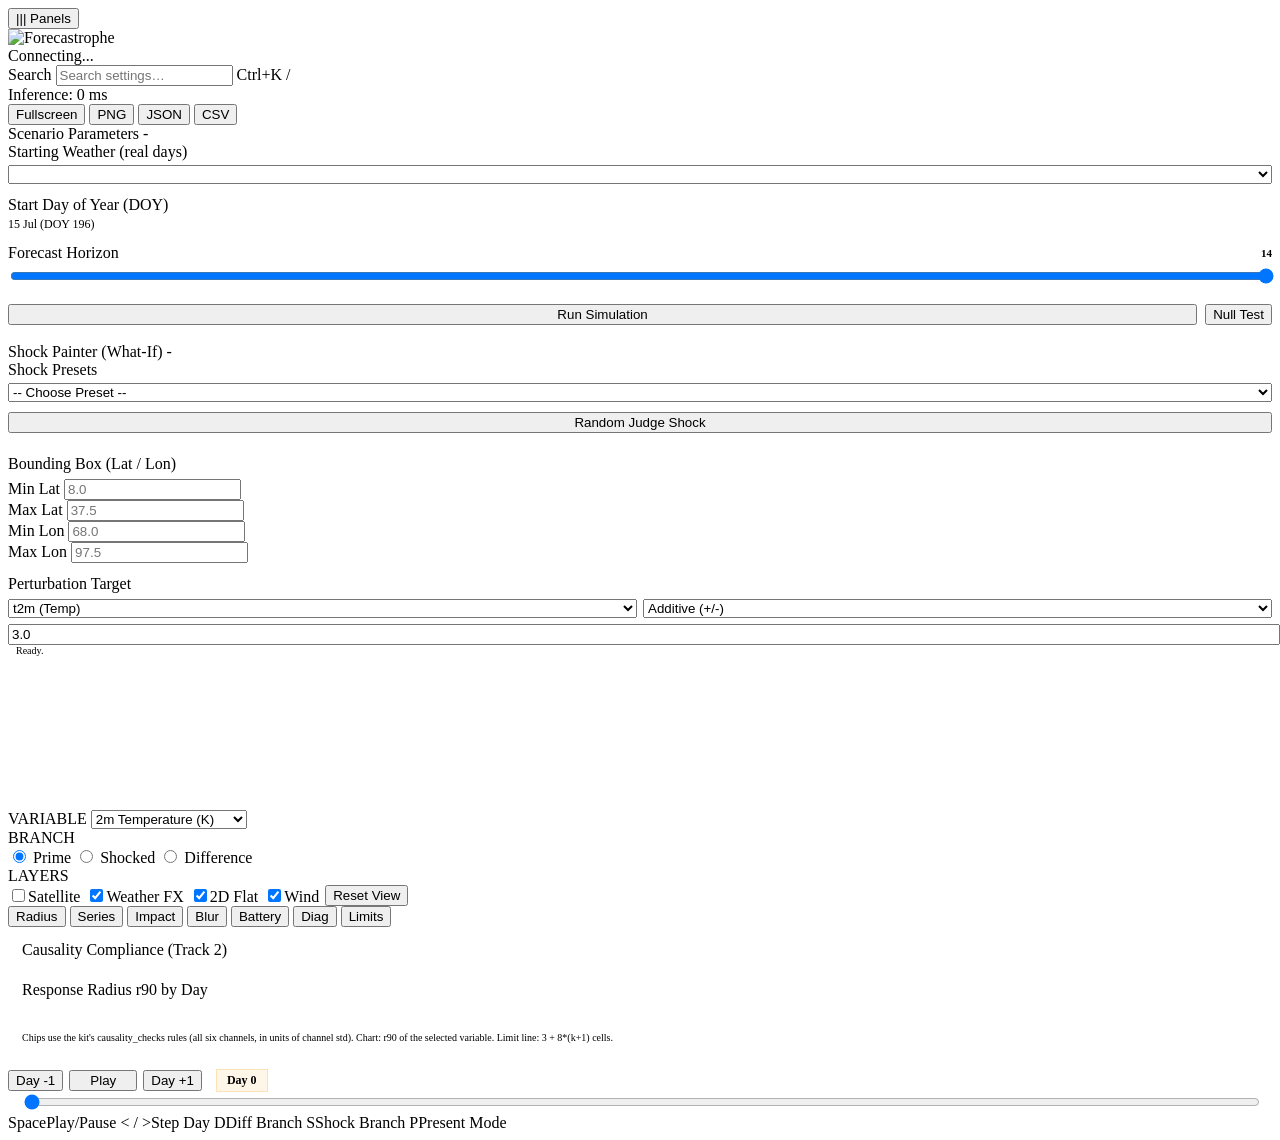
==== commit 6fb3f4f6: "Integration of frontend and backend." ====
--- a/dashboard/index.html
+++ b/dashboard/index.html
@@ -266,7 +266,7 @@
         <div id="radius-chart-container" style="background:var(--surface);border-radius:var(--radius-sm);padding:8px 4px;border:1px solid var(--border);"></div>
         
         <p style="font-size:10px;color:var(--text-dim);margin-top:10px;line-height:1.4;">
-          Client-side approximation of organiser checks; authoritative check is the kit's causality_checks. Limit line: 3 + 8*(k+1) cells.
+          Chips use the kit's causality_checks rules (all six channels, in units of channel std). Chart: r90 of the selected variable. Limit line: 3 + 8*(k+1) cells.
         </p>
       </div>
 
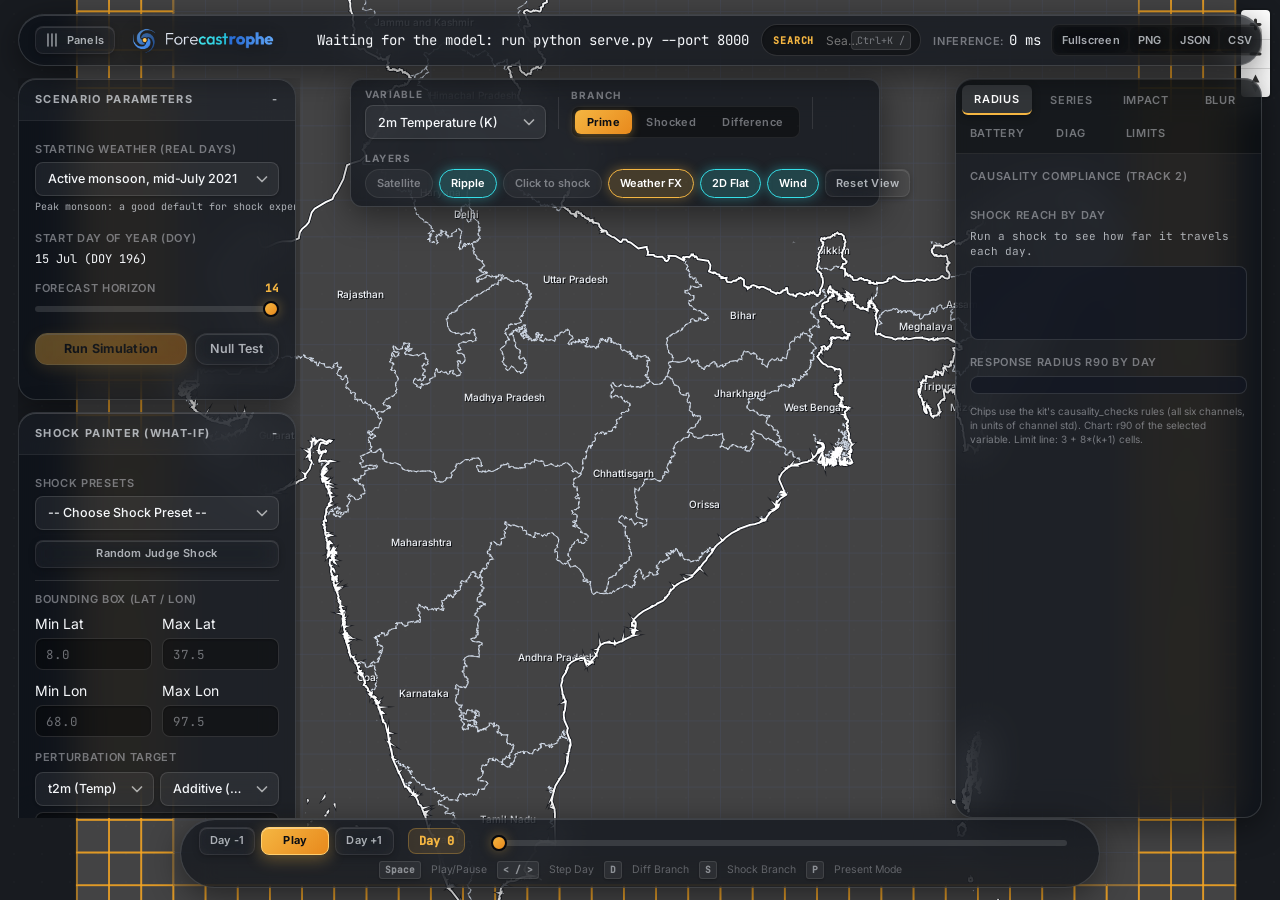
==== commit 87f01b3d: "Final Commit of the prototype Forecastrophe for the DevForge Hackathon." ====
--- a/dashboard/index.html
+++ b/dashboard/index.html
@@ -230,6 +230,8 @@
           <label class="ctrl-label">LAYERS</label>
           <div style="display:flex;gap:6px;align-items:center;">
             <label class="pill-toggle"><input type="checkbox" id="toggle-satellite"><span>Satellite</span></label>
+            <label class="pill-toggle" title="Draw how far the model's shock response reaches each day, next to the speed limit"><input type="checkbox" id="toggle-ripple" checked><span>Ripple</span></label>
+            <label class="pill-toggle" title="Click the map to drop the shock there and run both futures"><input type="checkbox" id="toggle-click-shock"><span>Click to shock</span></label>
             <label class="pill-toggle"><input type="checkbox" id="toggle-weather-fx" checked><span>Weather FX</span></label>
             <label class="pill-toggle"><input type="checkbox" id="toggle-flat" checked><span>2D Flat</span></label>
             <label class="pill-toggle"><input type="checkbox" id="toggle-wind" checked><span>Wind</span></label>
@@ -262,6 +264,9 @@
         <div class="text-label" style="margin-bottom:8px;">Causality Compliance (Track 2)</div>
         <div id="causality-chips" style="display:flex;flex-wrap:wrap;gap:6px;margin-bottom:14px;"></div>
         
+        <div class="text-label" style="margin-bottom:6px;">Shock Reach by Day</div>
+        <div id="ripple-reach-text" class="text-mono" style="font-size:11px;color:var(--text-secondary);margin-bottom:6px;">Run a shock to see how far it travels each day.</div>
+        <div id="ripple-reach" class="reach-strip" style="margin-bottom:14px;"></div>
         <div class="text-label" style="margin-bottom:6px;">Response Radius r90 by Day</div>
         <div id="radius-chart-container" style="background:var(--surface);border-radius:var(--radius-sm);padding:8px 4px;border:1px solid var(--border);"></div>
         
--- a/dashboard/vendor/maplibre/maplibre-gl.css
+++ b/dashboard/vendor/maplibre/maplibre-gl.css
@@ -0,0 +1 @@
+.maplibregl-map{font:12px/20px Helvetica Neue,Arial,Helvetica,sans-serif;overflow:hidden;position:relative;-webkit-tap-highlight-color:rgb(0 0 0/0)}.maplibregl-canvas{left:0;position:absolute;top:0}.maplibregl-map:fullscreen{height:100%;width:100%}.maplibregl-ctrl-group button.maplibregl-ctrl-compass{touch-action:none}.maplibregl-canvas-container.maplibregl-interactive,.maplibregl-ctrl-group button.maplibregl-ctrl-compass{cursor:grab;-webkit-user-select:none;-moz-user-select:none;user-select:none}.maplibregl-canvas-container.maplibregl-interactive.maplibregl-track-pointer{cursor:pointer}.maplibregl-canvas-container.maplibregl-interactive:active,.maplibregl-ctrl-group button.maplibregl-ctrl-compass:active{cursor:grabbing}.maplibregl-canvas-container.maplibregl-touch-zoom-rotate,.maplibregl-canvas-container.maplibregl-touch-zoom-rotate .maplibregl-canvas{touch-action:pan-x pan-y}.maplibregl-canvas-container.maplibregl-touch-drag-pan,.maplibregl-canvas-container.maplibregl-touch-drag-pan .maplibregl-canvas{touch-action:pinch-zoom}.maplibregl-canvas-container.maplibregl-touch-zoom-rotate.maplibregl-touch-drag-pan,.maplibregl-canvas-container.maplibregl-touch-zoom-rotate.maplibregl-touch-drag-pan .maplibregl-canvas{touch-action:none}.maplibregl-canvas-container.maplibregl-touch-drag-pan.maplibregl-cooperative-gestures,.maplibregl-canvas-container.maplibregl-touch-drag-pan.maplibregl-cooperative-gestures .maplibregl-canvas{touch-action:pan-x pan-y}.maplibregl-ctrl-bottom-left,.maplibregl-ctrl-bottom-right,.maplibregl-ctrl-top-left,.maplibregl-ctrl-top-right{pointer-events:none;position:absolute;z-index:2}.maplibregl-ctrl-top-left{left:0;top:0}.maplibregl-ctrl-top-right{right:0;top:0}.maplibregl-ctrl-bottom-left{bottom:0;left:0}.maplibregl-ctrl-bottom-right{bottom:0;right:0}.maplibregl-ctrl{clear:both;pointer-events:auto;transform:translate(0)}.maplibregl-ctrl-top-left .maplibregl-ctrl{float:left;margin:10px 0 0 10px}.maplibregl-ctrl-top-right .maplibregl-ctrl{float:right;margin:10px 10px 0 0}.maplibregl-ctrl-bottom-left .maplibregl-ctrl{float:left;margin:0 0 10px 10px}.maplibregl-ctrl-bottom-right .maplibregl-ctrl{float:right;margin:0 10px 10px 0}.maplibregl-ctrl-group{background:#fff;border-radius:4px}.maplibregl-ctrl-group:not(:empty){box-shadow:0 0 0 2px rgba(0,0,0,.1)}@media (forced-colors:active){.maplibregl-ctrl-group:not(:empty){box-shadow:0 0 0 2px ButtonText}}.maplibregl-ctrl-group button{background-color:transparent;border:0;box-sizing:border-box;cursor:pointer;display:block;height:29px;outline:none;padding:0;width:29px}.maplibregl-ctrl-group button+button{border-top:1px solid #ddd}.maplibregl-ctrl button .maplibregl-ctrl-icon{background-position:50%;background-repeat:no-repeat;display:block;height:100%;width:100%}@media (forced-colors:active){.maplibregl-ctrl-icon{background-color:transparent}.maplibregl-ctrl-group button+button{border-top:1px solid ButtonText}}.maplibregl-ctrl button::-moz-focus-inner{border:0;padding:0}.maplibregl-ctrl-attrib-button:focus,.maplibregl-ctrl-group button:focus{box-shadow:0 0 2px 2px #0096ff}.maplibregl-ctrl button:disabled{cursor:not-allowed}.maplibregl-ctrl button:disabled .maplibregl-ctrl-icon{opacity:.25}.maplibregl-ctrl button:not(:disabled):hover{background-color:rgb(0 0 0/5%)}.maplibregl-ctrl-group button:focus:focus-visible{box-shadow:0 0 2px 2px #0096ff}.maplibregl-ctrl-group button:focus:not(:focus-visible){box-shadow:none}.maplibregl-ctrl-group button:focus:first-child{border-radius:4px 4px 0 0}.maplibregl-ctrl-group button:focus:last-child{border-radius:0 0 4px 4px}.maplibregl-ctrl-group button:focus:only-child{border-radius:inherit}.maplibregl-ctrl button.maplibregl-ctrl-zoom-out .maplibregl-ctrl-icon{background-image:url("data:image/svg+xml;charset=utf-8,%3Csvg xmlns='http://www.w3.org/2000/svg' width='29' height='29' fill='%23333' viewBox='0 0 29 29'%3E%3Cpath d='M10 13c-.75 0-1.5.75-1.5 1.5S9.25 16 10 16h9c.75 0 1.5-.75 1.5-1.5S19.75 13 19 13z'/%3E%3C/svg%3E")}.maplibregl-ctrl button.maplibregl-ctrl-zoom-in .maplibregl-ctrl-icon{background-image:url("data:image/svg+xml;charset=utf-8,%3Csvg xmlns='http://www.w3.org/2000/svg' width='29' height='29' fill='%23333' viewBox='0 0 29 29'%3E%3Cpath d='M14.5 8.5c-.75 0-1.5.75-1.5 1.5v3h-3c-.75 0-1.5.75-1.5 1.5S9.25 16 10 16h3v3c0 .75.75 1.5 1.5 1.5S16 19.75 16 19v-3h3c.75 0 1.5-.75 1.5-1.5S19.75 13 19 13h-3v-3c0-.75-.75-1.5-1.5-1.5'/%3E%3C/svg%3E")}@media (forced-colors:active){.maplibregl-ctrl button.maplibregl-ctrl-zoom-out .maplibregl-ctrl-icon{background-image:url("data:image/svg+xml;charset=utf-8,%3Csvg xmlns='http://www.w3.org/2000/svg' width='29' height='29' fill='%23fff' viewBox='0 0 29 29'%3E%3Cpath d='M10 13c-.75 0-1.5.75-1.5 1.5S9.25 16 10 16h9c.75 0 1.5-.75 1.5-1.5S19.75 13 19 13z'/%3E%3C/svg%3E")}.maplibregl-ctrl button.maplibregl-ctrl-zoom-in .maplibregl-ctrl-icon{background-image:url("data:image/svg+xml;charset=utf-8,%3Csvg xmlns='http://www.w3.org/2000/svg' width='29' height='29' fill='%23fff' viewBox='0 0 29 29'%3E%3Cpath d='M14.5 8.5c-.75 0-1.5.75-1.5 1.5v3h-3c-.75 0-1.5.75-1.5 1.5S9.25 16 10 16h3v3c0 .75.75 1.5 1.5 1.5S16 19.75 16 19v-3h3c.75 0 1.5-.75 1.5-1.5S19.75 13 19 13h-3v-3c0-.75-.75-1.5-1.5-1.5'/%3E%3C/svg%3E")}}@media (forced-colors:active) and (prefers-color-scheme:light){.maplibregl-ctrl button.maplibregl-ctrl-zoom-out .maplibregl-ctrl-icon{background-image:url("data:image/svg+xml;charset=utf-8,%3Csvg xmlns='http://www.w3.org/2000/svg' width='29' height='29' viewBox='0 0 29 29'%3E%3Cpath d='M10 13c-.75 0-1.5.75-1.5 1.5S9.25 16 10 16h9c.75 0 1.5-.75 1.5-1.5S19.75 13 19 13z'/%3E%3C/svg%3E")}.maplibregl-ctrl button.maplibregl-ctrl-zoom-in .maplibregl-ctrl-icon{background-image:url("data:image/svg+xml;charset=utf-8,%3Csvg xmlns='http://www.w3.org/2000/svg' width='29' height='29' viewBox='0 0 29 29'%3E%3Cpath d='M14.5 8.5c-.75 0-1.5.75-1.5 1.5v3h-3c-.75 0-1.5.75-1.5 1.5S9.25 16 10 16h3v3c0 .75.75 1.5 1.5 1.5S16 19.75 16 19v-3h3c.75 0 1.5-.75 1.5-1.5S19.75 13 19 13h-3v-3c0-.75-.75-1.5-1.5-1.5'/%3E%3C/svg%3E")}}.maplibregl-ctrl button.maplibregl-ctrl-fullscreen .maplibregl-ctrl-icon{background-image:url("data:image/svg+xml;charset=utf-8,%3Csvg xmlns='http://www.w3.org/2000/svg' width='29' height='29' fill='%23333' viewBox='0 0 29 29'%3E%3Cpath d='M24 16v5.5c0 1.75-.75 2.5-2.5 2.5H16v-1l3-1.5-4-5.5 1-1 5.5 4 1.5-3zM6 16l1.5 3 5.5-4 1 1-4 5.5 3 1.5v1H7.5C5.75 24 5 23.25 5 21.5V16zm7-11v1l-3 1.5 4 5.5-1 1-5.5-4L6 13H5V7.5C5 5.75 5.75 5 7.5 5zm11 2.5c0-1.75-.75-2.5-2.5-2.5H16v1l3 1.5-4 5.5 1 1 5.5-4 1.5 3h1z'/%3E%3C/svg%3E")}.maplibregl-ctrl button.maplibregl-ctrl-shrink .maplibregl-ctrl-icon{background-image:url("data:image/svg+xml;charset=utf-8,%3Csvg xmlns='http://www.w3.org/2000/svg' width='29' height='29' viewBox='0 0 29 29'%3E%3Cpath d='M18.5 16c-1.75 0-2.5.75-2.5 2.5V24h1l1.5-3 5.5 4 1-1-4-5.5 3-1.5v-1zM13 18.5c0-1.75-.75-2.5-2.5-2.5H5v1l3 1.5L4 24l1 1 5.5-4 1.5 3h1zm3-8c0 1.75.75 2.5 2.5 2.5H24v-1l-3-1.5L25 5l-1-1-5.5 4L17 5h-1zM10.5 13c1.75 0 2.5-.75 2.5-2.5V5h-1l-1.5 3L5 4 4 5l4 5.5L5 12v1z'/%3E%3C/svg%3E")}@media (forced-colors:active){.maplibregl-ctrl button.maplibregl-ctrl-fullscreen .maplibregl-ctrl-icon{background-image:url("data:image/svg+xml;charset=utf-8,%3Csvg xmlns='http://www.w3.org/2000/svg' width='29' height='29' fill='%23fff' viewBox='0 0 29 29'%3E%3Cpath d='M24 16v5.5c0 1.75-.75 2.5-2.5 2.5H16v-1l3-1.5-4-5.5 1-1 5.5 4 1.5-3zM6 16l1.5 3 5.5-4 1 1-4 5.5 3 1.5v1H7.5C5.75 24 5 23.25 5 21.5V16zm7-11v1l-3 1.5 4 5.5-1 1-5.5-4L6 13H5V7.5C5 5.75 5.75 5 7.5 5zm11 2.5c0-1.75-.75-2.5-2.5-2.5H16v1l3 1.5-4 5.5 1 1 5.5-4 1.5 3h1z'/%3E%3C/svg%3E")}.maplibregl-ctrl button.maplibregl-ctrl-shrink .maplibregl-ctrl-icon{background-image:url("data:image/svg+xml;charset=utf-8,%3Csvg xmlns='http://www.w3.org/2000/svg' width='29' height='29' fill='%23fff' viewBox='0 0 29 29'%3E%3Cpath d='M18.5 16c-1.75 0-2.5.75-2.5 2.5V24h1l1.5-3 5.5 4 1-1-4-5.5 3-1.5v-1zM13 18.5c0-1.75-.75-2.5-2.5-2.5H5v1l3 1.5L4 24l1 1 5.5-4 1.5 3h1zm3-8c0 1.75.75 2.5 2.5 2.5H24v-1l-3-1.5L25 5l-1-1-5.5 4L17 5h-1zM10.5 13c1.75 0 2.5-.75 2.5-2.5V5h-1l-1.5 3L5 4 4 5l4 5.5L5 12v1z'/%3E%3C/svg%3E")}}@media (forced-colors:active) and (prefers-color-scheme:light){.maplibregl-ctrl button.maplibregl-ctrl-fullscreen .maplibregl-ctrl-icon{background-image:url("data:image/svg+xml;charset=utf-8,%3Csvg xmlns='http://www.w3.org/2000/svg' width='29' height='29' viewBox='0 0 29 29'%3E%3Cpath d='M24 16v5.5c0 1.75-.75 2.5-2.5 2.5H16v-1l3-1.5-4-5.5 1-1 5.5 4 1.5-3zM6 16l1.5 3 5.5-4 1 1-4 5.5 3 1.5v1H7.5C5.75 24 5 23.25 5 21.5V16zm7-11v1l-3 1.5 4 5.5-1 1-5.5-4L6 13H5V7.5C5 5.75 5.75 5 7.5 5zm11 2.5c0-1.75-.75-2.5-2.5-2.5H16v1l3 1.5-4 5.5 1 1 5.5-4 1.5 3h1z'/%3E%3C/svg%3E")}.maplibregl-ctrl button.maplibregl-ctrl-shrink .maplibregl-ctrl-icon{background-image:url("data:image/svg+xml;charset=utf-8,%3Csvg xmlns='http://www.w3.org/2000/svg' width='29' height='29' viewBox='0 0 29 29'%3E%3Cpath d='M18.5 16c-1.75 0-2.5.75-2.5 2.5V24h1l1.5-3 5.5 4 1-1-4-5.5 3-1.5v-1zM13 18.5c0-1.75-.75-2.5-2.5-2.5H5v1l3 1.5L4 24l1 1 5.5-4 1.5 3h1zm3-8c0 1.75.75 2.5 2.5 2.5H24v-1l-3-1.5L25 5l-1-1-5.5 4L17 5h-1zM10.5 13c1.75 0 2.5-.75 2.5-2.5V5h-1l-1.5 3L5 4 4 5l4 5.5L5 12v1z'/%3E%3C/svg%3E")}}.maplibregl-ctrl button.maplibregl-ctrl-compass .maplibregl-ctrl-icon{background-image:url("data:image/svg+xml;charset=utf-8,%3Csvg xmlns='http://www.w3.org/2000/svg' width='29' height='29' fill='%23333' viewBox='0 0 29 29'%3E%3Cpath d='m10.5 14 4-8 4 8z'/%3E%3Cpath fill='%23ccc' d='m10.5 16 4 8 4-8z'/%3E%3C/svg%3E")}@media (forced-colors:active){.maplibregl-ctrl button.maplibregl-ctrl-compass .maplibregl-ctrl-icon{background-image:url("data:image/svg+xml;charset=utf-8,%3Csvg xmlns='http://www.w3.org/2000/svg' width='29' height='29' fill='%23fff' viewBox='0 0 29 29'%3E%3Cpath d='m10.5 14 4-8 4 8z'/%3E%3Cpath fill='%23ccc' d='m10.5 16 4 8 4-8z'/%3E%3C/svg%3E")}}@media (forced-colors:active) and (prefers-color-scheme:light){.maplibregl-ctrl button.maplibregl-ctrl-compass .maplibregl-ctrl-icon{background-image:url("data:image/svg+xml;charset=utf-8,%3Csvg xmlns='http://www.w3.org/2000/svg' width='29' height='29' viewBox='0 0 29 29'%3E%3Cpath d='m10.5 14 4-8 4 8z'/%3E%3Cpath fill='%23ccc' d='m10.5 16 4 8 4-8z'/%3E%3C/svg%3E")}}.maplibregl-ctrl button.maplibregl-ctrl-terrain .maplibregl-ctrl-icon{background-image:url("data:image/svg+xml;charset=utf-8,%3Csvg xmlns='http://www.w3.org/2000/svg' width='22' height='22' fill='%23333' viewBox='0 0 22 22'%3E%3Cpath d='m1.754 13.406 4.453-4.851 3.09 3.09 3.281 3.277.969-.969-3.309-3.312 3.844-4.121 6.148 6.886h1.082v-.855l-7.207-8.07-4.84 5.187L6.169 6.57l-5.48 5.965v.871ZM.688 16.844h20.625v1.375H.688Zm0 0'/%3E%3C/svg%3E")}.maplibregl-ctrl button.maplibregl-ctrl-terrain-enabled .maplibregl-ctrl-icon{background-image:url("data:image/svg+xml;charset=utf-8,%3Csvg xmlns='http://www.w3.org/2000/svg' width='22' height='22' fill='%2333b5e5' viewBox='0 0 22 22'%3E%3Cpath d='m1.754 13.406 4.453-4.851 3.09 3.09 3.281 3.277.969-.969-3.309-3.312 3.844-4.121 6.148 6.886h1.082v-.855l-7.207-8.07-4.84 5.187L6.169 6.57l-5.48 5.965v.871ZM.688 16.844h20.625v1.375H.688Zm0 0'/%3E%3C/svg%3E")}.maplibregl-ctrl button.maplibregl-ctrl-geolocate .maplibregl-ctrl-icon{background-image:url("data:image/svg+xml;charset=utf-8,%3Csvg xmlns='http://www.w3.org/2000/svg' width='29' height='29' fill='%23333' viewBox='0 0 20 20'%3E%3Cpath d='M10 4C9 4 9 5 9 5v.1A5 5 0 0 0 5.1 9H5s-1 0-1 1 1 1 1 1h.1A5 5 0 0 0 9 14.9v.1s0 1 1 1 1-1 1-1v-.1a5 5 0 0 0 3.9-3.9h.1s1 0 1-1-1-1-1-1h-.1A5 5 0 0 0 11 5.1V5s0-1-1-1m0 2.5a3.5 3.5 0 1 1 0 7 3.5 3.5 0 1 1 0-7'/%3E%3Ccircle cx='10' cy='10' r='2'/%3E%3C/svg%3E")}.maplibregl-ctrl button.maplibregl-ctrl-geolocate:disabled .maplibregl-ctrl-icon{background-image:url("data:image/svg+xml;charset=utf-8,%3Csvg xmlns='http://www.w3.org/2000/svg' width='29' height='29' fill='%23aaa' viewBox='0 0 20 20'%3E%3Cpath d='M10 4C9 4 9 5 9 5v.1A5 5 0 0 0 5.1 9H5s-1 0-1 1 1 1 1 1h.1A5 5 0 0 0 9 14.9v.1s0 1 1 1 1-1 1-1v-.1a5 5 0 0 0 3.9-3.9h.1s1 0 1-1-1-1-1-1h-.1A5 5 0 0 0 11 5.1V5s0-1-1-1m0 2.5a3.5 3.5 0 1 1 0 7 3.5 3.5 0 1 1 0-7'/%3E%3Ccircle cx='10' cy='10' r='2'/%3E%3Cpath fill='red' d='m14 5 1 1-9 9-1-1z'/%3E%3C/svg%3E")}.maplibregl-ctrl button.maplibregl-ctrl-geolocate.maplibregl-ctrl-geolocate-active .maplibregl-ctrl-icon{background-image:url("data:image/svg+xml;charset=utf-8,%3Csvg xmlns='http://www.w3.org/2000/svg' width='29' height='29' fill='%2333b5e5' viewBox='0 0 20 20'%3E%3Cpath d='M10 4C9 4 9 5 9 5v.1A5 5 0 0 0 5.1 9H5s-1 0-1 1 1 1 1 1h.1A5 5 0 0 0 9 14.9v.1s0 1 1 1 1-1 1-1v-.1a5 5 0 0 0 3.9-3.9h.1s1 0 1-1-1-1-1-1h-.1A5 5 0 0 0 11 5.1V5s0-1-1-1m0 2.5a3.5 3.5 0 1 1 0 7 3.5 3.5 0 1 1 0-7'/%3E%3Ccircle cx='10' cy='10' r='2'/%3E%3C/svg%3E")}.maplibregl-ctrl button.maplibregl-ctrl-geolocate.maplibregl-ctrl-geolocate-active-error .maplibregl-ctrl-icon{background-image:url("data:image/svg+xml;charset=utf-8,%3Csvg xmlns='http://www.w3.org/2000/svg' width='29' height='29' fill='%23e58978' viewBox='0 0 20 20'%3E%3Cpath d='M10 4C9 4 9 5 9 5v.1A5 5 0 0 0 5.1 9H5s-1 0-1 1 1 1 1 1h.1A5 5 0 0 0 9 14.9v.1s0 1 1 1 1-1 1-1v-.1a5 5 0 0 0 3.9-3.9h.1s1 0 1-1-1-1-1-1h-.1A5 5 0 0 0 11 5.1V5s0-1-1-1m0 2.5a3.5 3.5 0 1 1 0 7 3.5 3.5 0 1 1 0-7'/%3E%3Ccircle cx='10' cy='10' r='2'/%3E%3C/svg%3E")}.maplibregl-ctrl button.maplibregl-ctrl-geolocate.maplibregl-ctrl-geolocate-background .maplibregl-ctrl-icon{background-image:url("data:image/svg+xml;charset=utf-8,%3Csvg xmlns='http://www.w3.org/2000/svg' width='29' height='29' fill='%2333b5e5' viewBox='0 0 20 20'%3E%3Cpath d='M10 4C9 4 9 5 9 5v.1A5 5 0 0 0 5.1 9H5s-1 0-1 1 1 1 1 1h.1A5 5 0 0 0 9 14.9v.1s0 1 1 1 1-1 1-1v-.1a5 5 0 0 0 3.9-3.9h.1s1 0 1-1-1-1-1-1h-.1A5 5 0 0 0 11 5.1V5s0-1-1-1m0 2.5a3.5 3.5 0 1 1 0 7 3.5 3.5 0 1 1 0-7'/%3E%3C/svg%3E")}.maplibregl-ctrl button.maplibregl-ctrl-geolocate.maplibregl-ctrl-geolocate-background-error .maplibregl-ctrl-icon{background-image:url("data:image/svg+xml;charset=utf-8,%3Csvg xmlns='http://www.w3.org/2000/svg' width='29' height='29' fill='%23e54e33' viewBox='0 0 20 20'%3E%3Cpath d='M10 4C9 4 9 5 9 5v.1A5 5 0 0 0 5.1 9H5s-1 0-1 1 1 1 1 1h.1A5 5 0 0 0 9 14.9v.1s0 1 1 1 1-1 1-1v-.1a5 5 0 0 0 3.9-3.9h.1s1 0 1-1-1-1-1-1h-.1A5 5 0 0 0 11 5.1V5s0-1-1-1m0 2.5a3.5 3.5 0 1 1 0 7 3.5 3.5 0 1 1 0-7'/%3E%3C/svg%3E")}.maplibregl-ctrl button.maplibregl-ctrl-geolocate.maplibregl-ctrl-geolocate-waiting .maplibregl-ctrl-icon{animation:maplibregl-spin 2s linear infinite}@media (forced-colors:active){.maplibregl-ctrl button.maplibregl-ctrl-geolocate .maplibregl-ctrl-icon{background-image:url("data:image/svg+xml;charset=utf-8,%3Csvg xmlns='http://www.w3.org/2000/svg' width='29' height='29' fill='%23fff' viewBox='0 0 20 20'%3E%3Cpath d='M10 4C9 4 9 5 9 5v.1A5 5 0 0 0 5.1 9H5s-1 0-1 1 1 1 1 1h.1A5 5 0 0 0 9 14.9v.1s0 1 1 1 1-1 1-1v-.1a5 5 0 0 0 3.9-3.9h.1s1 0 1-1-1-1-1-1h-.1A5 5 0 0 0 11 5.1V5s0-1-1-1m0 2.5a3.5 3.5 0 1 1 0 7 3.5 3.5 0 1 1 0-7'/%3E%3Ccircle cx='10' cy='10' r='2'/%3E%3C/svg%3E")}.maplibregl-ctrl button.maplibregl-ctrl-geolocate:disabled .maplibregl-ctrl-icon{background-image:url("data:image/svg+xml;charset=utf-8,%3Csvg xmlns='http://www.w3.org/2000/svg' width='29' height='29' fill='%23999' viewBox='0 0 20 20'%3E%3Cpath d='M10 4C9 4 9 5 9 5v.1A5 5 0 0 0 5.1 9H5s-1 0-1 1 1 1 1 1h.1A5 5 0 0 0 9 14.9v.1s0 1 1 1 1-1 1-1v-.1a5 5 0 0 0 3.9-3.9h.1s1 0 1-1-1-1-1-1h-.1A5 5 0 0 0 11 5.1V5s0-1-1-1m0 2.5a3.5 3.5 0 1 1 0 7 3.5 3.5 0 1 1 0-7'/%3E%3Ccircle cx='10' cy='10' r='2'/%3E%3Cpath fill='red' d='m14 5 1 1-9 9-1-1z'/%3E%3C/svg%3E")}.maplibregl-ctrl button.maplibregl-ctrl-geolocate.maplibregl-ctrl-geolocate-active .maplibregl-ctrl-icon{background-image:url("data:image/svg+xml;charset=utf-8,%3Csvg xmlns='http://www.w3.org/2000/svg' width='29' height='29' fill='%2333b5e5' viewBox='0 0 20 20'%3E%3Cpath d='M10 4C9 4 9 5 9 5v.1A5 5 0 0 0 5.1 9H5s-1 0-1 1 1 1 1 1h.1A5 5 0 0 0 9 14.9v.1s0 1 1 1 1-1 1-1v-.1a5 5 0 0 0 3.9-3.9h.1s1 0 1-1-1-1-1-1h-.1A5 5 0 0 0 11 5.1V5s0-1-1-1m0 2.5a3.5 3.5 0 1 1 0 7 3.5 3.5 0 1 1 0-7'/%3E%3Ccircle cx='10' cy='10' r='2'/%3E%3C/svg%3E")}.maplibregl-ctrl button.maplibregl-ctrl-geolocate.maplibregl-ctrl-geolocate-active-error .maplibregl-ctrl-icon{background-image:url("data:image/svg+xml;charset=utf-8,%3Csvg xmlns='http://www.w3.org/2000/svg' width='29' height='29' fill='%23e58978' viewBox='0 0 20 20'%3E%3Cpath d='M10 4C9 4 9 5 9 5v.1A5 5 0 0 0 5.1 9H5s-1 0-1 1 1 1 1 1h.1A5 5 0 0 0 9 14.9v.1s0 1 1 1 1-1 1-1v-.1a5 5 0 0 0 3.9-3.9h.1s1 0 1-1-1-1-1-1h-.1A5 5 0 0 0 11 5.1V5s0-1-1-1m0 2.5a3.5 3.5 0 1 1 0 7 3.5 3.5 0 1 1 0-7'/%3E%3Ccircle cx='10' cy='10' r='2'/%3E%3C/svg%3E")}.maplibregl-ctrl button.maplibregl-ctrl-geolocate.maplibregl-ctrl-geolocate-background .maplibregl-ctrl-icon{background-image:url("data:image/svg+xml;charset=utf-8,%3Csvg xmlns='http://www.w3.org/2000/svg' width='29' height='29' fill='%2333b5e5' viewBox='0 0 20 20'%3E%3Cpath d='M10 4C9 4 9 5 9 5v.1A5 5 0 0 0 5.1 9H5s-1 0-1 1 1 1 1 1h.1A5 5 0 0 0 9 14.9v.1s0 1 1 1 1-1 1-1v-.1a5 5 0 0 0 3.9-3.9h.1s1 0 1-1-1-1-1-1h-.1A5 5 0 0 0 11 5.1V5s0-1-1-1m0 2.5a3.5 3.5 0 1 1 0 7 3.5 3.5 0 1 1 0-7'/%3E%3C/svg%3E")}.maplibregl-ctrl button.maplibregl-ctrl-geolocate.maplibregl-ctrl-geolocate-background-error .maplibregl-ctrl-icon{background-image:url("data:image/svg+xml;charset=utf-8,%3Csvg xmlns='http://www.w3.org/2000/svg' width='29' height='29' fill='%23e54e33' viewBox='0 0 20 20'%3E%3Cpath d='M10 4C9 4 9 5 9 5v.1A5 5 0 0 0 5.1 9H5s-1 0-1 1 1 1 1 1h.1A5 5 0 0 0 9 14.9v.1s0 1 1 1 1-1 1-1v-.1a5 5 0 0 0 3.9-3.9h.1s1 0 1-1-1-1-1-1h-.1A5 5 0 0 0 11 5.1V5s0-1-1-1m0 2.5a3.5 3.5 0 1 1 0 7 3.5 3.5 0 1 1 0-7'/%3E%3C/svg%3E")}}@media (forced-colors:active) and (prefers-color-scheme:light){.maplibregl-ctrl button.maplibregl-ctrl-geolocate .maplibregl-ctrl-icon{background-image:url("data:image/svg+xml;charset=utf-8,%3Csvg xmlns='http://www.w3.org/2000/svg' width='29' height='29' viewBox='0 0 20 20'%3E%3Cpath d='M10 4C9 4 9 5 9 5v.1A5 5 0 0 0 5.1 9H5s-1 0-1 1 1 1 1 1h.1A5 5 0 0 0 9 14.9v.1s0 1 1 1 1-1 1-1v-.1a5 5 0 0 0 3.9-3.9h.1s1 0 1-1-1-1-1-1h-.1A5 5 0 0 0 11 5.1V5s0-1-1-1m0 2.5a3.5 3.5 0 1 1 0 7 3.5 3.5 0 1 1 0-7'/%3E%3Ccircle cx='10' cy='10' r='2'/%3E%3C/svg%3E")}.maplibregl-ctrl button.maplibregl-ctrl-geolocate:disabled .maplibregl-ctrl-icon{background-image:url("data:image/svg+xml;charset=utf-8,%3Csvg xmlns='http://www.w3.org/2000/svg' width='29' height='29' fill='%23666' viewBox='0 0 20 20'%3E%3Cpath d='M10 4C9 4 9 5 9 5v.1A5 5 0 0 0 5.1 9H5s-1 0-1 1 1 1 1 1h.1A5 5 0 0 0 9 14.9v.1s0 1 1 1 1-1 1-1v-.1a5 5 0 0 0 3.9-3.9h.1s1 0 1-1-1-1-1-1h-.1A5 5 0 0 0 11 5.1V5s0-1-1-1m0 2.5a3.5 3.5 0 1 1 0 7 3.5 3.5 0 1 1 0-7'/%3E%3Ccircle cx='10' cy='10' r='2'/%3E%3Cpath fill='red' d='m14 5 1 1-9 9-1-1z'/%3E%3C/svg%3E")}}@keyframes maplibregl-spin{0%{transform:rotate(0deg)}to{transform:rotate(1turn)}}a.maplibregl-ctrl-logo{background-image:url("data:image/svg+xml;charset=utf-8,%3Csvg xmlns='http://www.w3.org/2000/svg' width='88' height='23' fill='none'%3E%3Cpath fill='%23000' fill-opacity='.4' fill-rule='evenodd' d='M17.408 16.796h-1.827l2.501-12.095h.198l3.324 6.533.988 2.19.988-2.19 3.258-6.533h.181l2.6 12.095h-1.81l-1.218-5.644-.362-1.71-.658 1.71-2.929 5.644h-.098l-2.914-5.644-.757-1.71-.345 1.71zm1.958-3.42-.726 3.663a1.255 1.255 0 0 1-1.232 1.011h-1.827a1.255 1.255 0 0 1-1.229-1.509l2.501-12.095a1.255 1.255 0 0 1 1.23-1.001h.197a1.25 1.25 0 0 1 1.12.685l3.19 6.273 3.125-6.263a1.25 1.25 0 0 1 1.123-.695h.181a1.255 1.255 0 0 1 1.227.991l1.443 6.71a5 5 0 0 1 .314-.787l.009-.016a4.6 4.6 0 0 1 1.777-1.887c.782-.46 1.668-.667 2.611-.667a4.6 4.6 0 0 1 1.7.32l.306.134c.21-.16.474-.256.759-.256h1.694a1.255 1.255 0 0 1 1.212.925 1.255 1.255 0 0 1 1.212-.925h1.711c.284 0 .545.094.755.252.613-.3 1.312-.45 2.075-.45 1.356 0 2.557.445 3.482 1.4q.47.48.763 1.064V4.701a1.255 1.255 0 0 1 1.255-1.255h1.86A1.255 1.255 0 0 1 54.44 4.7v9.194h2.217c.19 0 .37.043.532.118v-4.77c0-.356.147-.678.385-.906a2.42 2.42 0 0 1-.682-1.71c0-.665.267-1.253.735-1.7a2.45 2.45 0 0 1 1.722-.674 2.43 2.43 0 0 1 1.705.675q.318.302.504.683V4.7a1.255 1.255 0 0 1 1.255-1.255h1.744A1.255 1.255 0 0 1 65.812 4.7v3.335a4.8 4.8 0 0 1 1.526-.246c.938 0 1.817.214 2.59.69a4.47 4.47 0 0 1 1.67 1.743v-.98a1.255 1.255 0 0 1 1.256-1.256h1.777c.233 0 .451.064.639.174a3.4 3.4 0 0 1 1.567-.372c.346 0 .861.02 1.285.232a1.25 1.25 0 0 1 .689 1.004 4.7 4.7 0 0 1 .853-.588c.795-.44 1.675-.647 2.61-.647 1.385 0 2.65.39 3.525 1.396.836.938 1.168 2.173 1.168 3.528q-.001.515-.056 1.051a1.255 1.255 0 0 1-.947 1.09l.408.952a1.255 1.255 0 0 1-.477 1.552c-.418.268-.92.463-1.458.612-.613.171-1.304.244-2.049.244-1.06 0-2.043-.207-2.886-.698l-.015-.008c-.798-.48-1.419-1.135-1.818-1.963l-.004-.008a5.8 5.8 0 0 1-.548-2.512q0-.429.053-.843a1.3 1.3 0 0 1-.333-.086l-.166-.004c-.223 0-.426.062-.643.228-.03.024-.142.139-.142.59v3.883a1.255 1.255 0 0 1-1.256 1.256h-1.777a1.255 1.255 0 0 1-1.256-1.256V15.69l-.032.057a4.8 4.8 0 0 1-1.86 1.833 5.04 5.04 0 0 1-2.484.634 4.5 4.5 0 0 1-1.935-.424 1.25 1.25 0 0 1-.764.258h-1.71a1.255 1.255 0 0 1-1.256-1.255V7.687a2.4 2.4 0 0 1-.428.625c.253.23.412.561.412.93v7.553a1.255 1.255 0 0 1-1.256 1.255h-1.843a1.25 1.25 0 0 1-.894-.373c-.228.23-.544.373-.894.373H51.32a1.255 1.255 0 0 1-1.256-1.255v-1.251l-.061.117a4.7 4.7 0 0 1-1.782 1.884 4.77 4.77 0 0 1-2.485.67 5.6 5.6 0 0 1-1.485-.188l.009 2.764a1.255 1.255 0 0 1-1.255 1.259h-1.729a1.255 1.255 0 0 1-1.255-1.255v-3.537a1.255 1.255 0 0 1-1.167.793h-1.679a1.25 1.25 0 0 1-.77-.263 4.5 4.5 0 0 1-1.945.429c-.885 0-1.724-.21-2.495-.632l-.017-.01a5 5 0 0 1-1.081-.836 1.255 1.255 0 0 1-1.254 1.312h-1.81a1.255 1.255 0 0 1-1.228-.99l-.782-3.625-2.044 3.939a1.25 1.25 0 0 1-1.115.676h-.098a1.25 1.25 0 0 1-1.116-.68l-2.061-3.994zM35.92 16.63l.207-.114.223-.15q.493-.356.735-.785l.061-.118.033 1.332h1.678V9.242h-1.694l-.033 1.267q-.133-.329-.526-.658l-.032-.028a3.2 3.2 0 0 0-.668-.428l-.27-.12a3.3 3.3 0 0 0-1.235-.23q-1.136-.001-1.974.493a3.36 3.36 0 0 0-1.3 1.382q-.445.89-.444 2.074 0 1.2.51 2.107a3.8 3.8 0 0 0 1.382 1.381 3.9 3.9 0 0 0 1.893.477q.795 0 1.455-.33zm-2.789-5.38q-.576.675-.575 1.762 0 1.102.559 1.794.576.675 1.645.675a2.25 2.25 0 0 0 .934-.19 2.2 2.2 0 0 0 .468-.29l.178-.161a2.2 2.2 0 0 0 .397-.561q.244-.5.244-1.15v-.115q0-.708-.296-1.267l-.043-.077a2.2 2.2 0 0 0-.633-.709l-.13-.086-.047-.028a2.1 2.1 0 0 0-1.073-.285q-1.052 0-1.629.692zm2.316 2.706c.163-.17.28-.407.28-.83v-.114c0-.292-.06-.508-.15-.68a.96.96 0 0 0-.353-.389.85.85 0 0 0-.464-.127c-.4 0-.56.114-.664.239l-.01.012c-.148.174-.275.45-.275.945 0 .506.122.801.27.99.097.11.266.224.68.224.303 0 .504-.09.687-.269zm7.545 1.705a2.6 2.6 0 0 0 .331.423q.319.33.755.548l.173.074q.65.255 1.49.255 1.02 0 1.844-.493a3.45 3.45 0 0 0 1.316-1.4q.493-.904.493-2.089 0-1.909-.988-2.913-.988-1.02-2.584-1.02-.898 0-1.575.347a3 3 0 0 0-.415.262l-.199.166a3.4 3.4 0 0 0-.64.82V9.242h-1.712v11.553h1.729l-.017-5.134zm.53-1.138q.206.29.48.5l.155.11.053.034q.51.296 1.119.297 1.07 0 1.645-.675.577-.69.576-1.762 0-1.119-.576-1.777-.558-.675-1.645-.675-.435 0-.835.16a2 2 0 0 0-.284.136 2 2 0 0 0-.363.254 2.2 2.2 0 0 0-.46.569l-.082.162a2.6 2.6 0 0 0-.213 1.072v.115q0 .707.296 1.267l.135.211zm.964-.818a1.1 1.1 0 0 0 .367.385.94.94 0 0 0 .476.118c.423 0 .59-.117.687-.23.159-.194.28-.478.28-.95 0-.53-.133-.8-.266-.952l-.021-.025c-.078-.094-.231-.221-.68-.221a1 1 0 0 0-.503.135l-.012.007a.86.86 0 0 0-.335.343c-.073.133-.132.324-.132.614v.115a1.4 1.4 0 0 0 .14.66zm15.7-6.222q.347-.346.346-.856a1.05 1.05 0 0 0-.345-.79 1.18 1.18 0 0 0-.84-.329q-.51 0-.855.33a1.05 1.05 0 0 0-.346.79q0 .51.346.855.345.346.856.346.51 0 .839-.346zm4.337 9.314.033-1.332q.191.403.59.747l.098.081a4 4 0 0 0 .316.224l.223.122a3.2 3.2 0 0 0 1.44.322 3.8 3.8 0 0 0 1.875-.477 3.5 3.5 0 0 0 1.382-1.366q.527-.89.526-2.09 0-1.184-.444-2.073a3.24 3.24 0 0 0-1.283-1.399q-.823-.51-1.942-.51a3.5 3.5 0 0 0-1.527.344l-.086.043-.165.09a3 3 0 0 0-.33.214q-.432.315-.656.707a2 2 0 0 0-.099.198l.082-1.283V4.701h-1.744v12.095zm.473-2.509a2.5 2.5 0 0 0 .566.7q.117.098.245.18l.144.08a2.1 2.1 0 0 0 .975.232q1.07 0 1.645-.675.576-.69.576-1.778 0-1.102-.576-1.777-.56-.691-1.645-.692a2.2 2.2 0 0 0-1.015.235q-.22.113-.415.282l-.15.142a2.1 2.1 0 0 0-.42.594q-.223.479-.223 1.1v.115q0 .705.293 1.26zm2.616-.293c.157-.191.28-.479.28-.967 0-.51-.13-.79-.276-.961l-.021-.026c-.082-.1-.232-.225-.67-.225a.87.87 0 0 0-.681.279l-.012.011c-.154.155-.274.38-.274.807v.115c0 .285.057.499.144.669a1.1 1.1 0 0 0 .367.405c.137.082.28.123.455.123.423 0 .59-.118.686-.23zm8.266-3.013q.345-.13.724-.14l.069-.002q.493 0 .642.099l.247-1.794q-.196-.099-.717-.099a2.3 2.3 0 0 0-.545.063 2 2 0 0 0-.411.148 2.2 2.2 0 0 0-.4.249 2.5 2.5 0 0 0-.485.499 2.7 2.7 0 0 0-.32.581l-.05.137v-1.48h-1.778v7.553h1.777v-3.884q0-.546.159-.943a1.5 1.5 0 0 1 .466-.636 2.5 2.5 0 0 1 .399-.253 2 2 0 0 1 .224-.099zm9.784 2.656.05-.922q0-1.743-.856-2.698-.838-.97-2.584-.97-1.119-.001-2.007.493a3.46 3.46 0 0 0-1.4 1.382q-.493.906-.493 2.106 0 1.07.428 1.975.428.89 1.332 1.432.906.526 2.255.526.973 0 1.668-.185l.044-.012.135-.04q.613-.184.984-.421l-.542-1.267q-.3.162-.642.274l-.297.087q-.51.131-1.3.131-.954 0-1.497-.444a1.6 1.6 0 0 1-.192-.193q-.366-.44-.512-1.234l-.004-.021zm-5.427-1.256-.003.022h3.752v-.138q-.011-.727-.288-1.118a1 1 0 0 0-.156-.176q-.46-.428-1.316-.428-.986 0-1.494.604-.379.45-.494 1.234zm-27.053 2.77V4.7h-1.86v12.095h5.333V15.15zm7.103-5.908v7.553h-1.843V9.242h1.843z'/%3E%3Cpath fill='%23fff' d='m19.63 11.151-.757-1.71-.345 1.71-1.12 5.644h-1.827L18.083 4.7h.197l3.325 6.533.988 2.19.988-2.19L26.839 4.7h.181l2.6 12.095h-1.81l-1.218-5.644-.362-1.71-.658 1.71-2.93 5.644h-.098l-2.913-5.644zm14.836 5.81q-1.02 0-1.893-.478a3.8 3.8 0 0 1-1.381-1.382q-.51-.906-.51-2.106 0-1.185.444-2.074a3.36 3.36 0 0 1 1.3-1.382q.839-.494 1.974-.494a3.3 3.3 0 0 1 1.234.231 3.3 3.3 0 0 1 .97.575q.396.33.527.659l.033-1.267h1.694v7.553H37.18l-.033-1.332q-.279.593-1.02 1.053a3.17 3.17 0 0 1-1.662.444zm.296-1.482q.938 0 1.58-.642.642-.66.642-1.711v-.115q0-.708-.296-1.267a2.2 2.2 0 0 0-.807-.872 2.1 2.1 0 0 0-1.119-.313q-1.053 0-1.629.692-.575.675-.575 1.76 0 1.103.559 1.795.577.675 1.645.675zm6.521-6.237h1.711v1.4q.906-1.597 2.83-1.597 1.596 0 2.584 1.02.988 1.005.988 2.914 0 1.185-.493 2.09a3.46 3.46 0 0 1-1.316 1.399 3.5 3.5 0 0 1-1.844.493q-.954 0-1.662-.329a2.67 2.67 0 0 1-1.086-.97l.017 5.134h-1.728zm4.048 6.22q1.07 0 1.645-.674.577-.69.576-1.762 0-1.119-.576-1.777-.558-.675-1.645-.675-.592 0-1.12.296-.51.28-.822.823-.296.527-.296 1.234v.115q0 .708.296 1.267.313.543.823.855.51.296 1.119.297z'/%3E%3Cpath fill='%23e1e3e9' d='M51.325 4.7h1.86v10.45h3.473v1.646h-5.333zm7.12 4.542h1.843v7.553h-1.843zm.905-1.415a1.16 1.16 0 0 1-.856-.346 1.17 1.17 0 0 1-.346-.856 1.05 1.05 0 0 1 .346-.79q.346-.329.856-.329.494 0 .839.33a1.05 1.05 0 0 1 .345.79 1.16 1.16 0 0 1-.345.855q-.33.346-.84.346zm7.875 9.133a3.17 3.17 0 0 1-1.662-.444q-.723-.46-1.004-1.053l-.033 1.332h-1.71V4.701h1.743v4.657l-.082 1.283q.279-.658 1.086-1.119a3.5 3.5 0 0 1 1.778-.477q1.119 0 1.942.51a3.24 3.24 0 0 1 1.283 1.4q.445.888.444 2.072 0 1.201-.526 2.09a3.5 3.5 0 0 1-1.382 1.366 3.8 3.8 0 0 1-1.876.477zm-.296-1.481q1.069 0 1.645-.675.577-.69.577-1.778 0-1.102-.577-1.776-.56-.691-1.645-.692a2.12 2.12 0 0 0-1.58.659q-.642.641-.642 1.694v.115q0 .71.296 1.267a2.4 2.4 0 0 0 .807.872 2.1 2.1 0 0 0 1.119.313zm5.927-6.237h1.777v1.481q.263-.757.856-1.217a2.14 2.14 0 0 1 1.349-.46q.527 0 .724.098l-.247 1.794q-.149-.099-.642-.099-.774 0-1.416.494-.626.493-.626 1.58v3.883h-1.777V9.242zm9.534 7.718q-1.35 0-2.255-.526-.904-.543-1.332-1.432a4.6 4.6 0 0 1-.428-1.975q0-1.2.493-2.106a3.46 3.46 0 0 1 1.4-1.382q.889-.495 2.007-.494 1.744 0 2.584.97.855.956.856 2.7 0 .444-.05.92h-5.43q.18 1.005.708 1.45.542.443 1.497.443.79 0 1.3-.131a4 4 0 0 0 .938-.362l.542 1.267q-.411.263-1.119.46-.708.198-1.711.197zm1.596-4.558q.016-1.02-.444-1.432-.46-.428-1.316-.428-1.728 0-1.991 1.86z'/%3E%3Cpath d='M5.074 15.948a.484.657 0 0 0-.486.659v1.84a.484.657 0 0 0 .486.659h4.101a.484.657 0 0 0 .486-.659v-1.84a.484.657 0 0 0-.486-.659zm3.56 1.16H5.617v.838h3.017z' style='fill:%23fff;fill-rule:evenodd;stroke-width:1.03600001'/%3E%3Cg style='stroke-width:1.12603545'%3E%3Cpath d='M-9.408-1.416c-3.833-.025-7.056 2.912-7.08 6.615-.02 3.08 1.653 4.832 3.107 6.268.903.892 1.721 1.74 2.32 2.902l-.525-.004c-.543-.003-.992.304-1.24.639a1.87 1.87 0 0 0-.362 1.121l-.011 1.877c-.003.402.104.787.347 1.125.244.338.688.653 1.23.656l4.142.028c.542.003.99-.306 1.238-.641a1.87 1.87 0 0 0 .363-1.121l.012-1.875a1.87 1.87 0 0 0-.348-1.127c-.243-.338-.688-.653-1.23-.656l-.518-.004c.597-1.145 1.425-1.983 2.348-2.87 1.473-1.414 3.18-3.149 3.2-6.226-.016-3.59-2.923-6.684-6.993-6.707m-.006 1.1v.002c3.274.02 5.92 2.532 5.9 5.6-.017 2.706-1.39 4.026-2.863 5.44-1.034.994-2.118 2.033-2.814 3.633-.018.041-.052.055-.075.065q-.013.004-.02.01a.34.34 0 0 1-.226.084.34.34 0 0 1-.224-.086l-.092-.077c-.699-1.615-1.768-2.669-2.781-3.67-1.454-1.435-2.797-2.762-2.78-5.478.02-3.067 2.7-5.545 5.975-5.523m-.02 2.826c-1.62-.01-2.944 1.315-2.955 2.96-.01 1.646 1.295 2.988 2.916 2.999h.002c1.621.01 2.943-1.316 2.953-2.961.011-1.646-1.294-2.988-2.916-2.998m-.005 1.1c1.017.006 1.829.83 1.822 1.89s-.83 1.874-1.848 1.867c-1.018-.006-1.829-.83-1.822-1.89s.83-1.874 1.848-1.868m-2.155 11.857 4.14.025c.271.002.49.305.487.676l-.013 1.875c-.003.37-.224.67-.495.668l-4.14-.025c-.27-.002-.487-.306-.485-.676l.012-1.875c.003-.37.224-.67.494-.668' style='color:%23000;font-style:normal;font-variant:normal;font-weight:400;font-stretch:normal;font-size:medium;line-height:normal;font-family:sans-serif;font-variant-ligatures:normal;font-variant-position:normal;font-variant-caps:normal;font-variant-numeric:normal;font-variant-alternates:normal;font-feature-settings:normal;text-indent:0;text-align:start;text-decoration:none;text-decoration-line:none;text-decoration-style:solid;text-decoration-color:%23000;letter-spacing:normal;word-spacing:normal;text-transform:none;writing-mode:lr-tb;direction:ltr;text-orientation:mixed;dominant-baseline:auto;baseline-shift:baseline;text-anchor:start;white-space:normal;shape-padding:0;clip-rule:evenodd;display:inline;overflow:visible;visibility:visible;opacity:1;isolation:auto;mix-blend-mode:normal;color-interpolation:sRGB;color-interpolation-filters:linearRGB;solid-color:%23000;solid-opacity:1;vector-effect:none;fill:%23000;fill-opacity:.4;fill-rule:evenodd;stroke:none;stroke-width:2.47727823;stroke-linecap:butt;stroke-linejoin:miter;stroke-miterlimit:4;stroke-dasharray:none;stroke-dashoffset:0;stroke-opacity:1;color-rendering:auto;image-rendering:auto;shape-rendering:auto;text-rendering:auto' transform='translate(15.553 2.85)scale(.88807)'/%3E%3Cpath d='M-9.415-.316C-12.69-.338-15.37 2.14-15.39 5.207c-.017 2.716 1.326 4.041 2.78 5.477 1.013 1 2.081 2.055 2.78 3.67l.092.076a.34.34 0 0 0 .225.086.34.34 0 0 0 .227-.083l.019-.01c.022-.009.057-.024.074-.064.697-1.6 1.78-2.64 2.814-3.634 1.473-1.414 2.847-2.733 2.864-5.44.02-3.067-2.627-5.58-5.901-5.601m-.057 8.784c1.621.011 2.944-1.315 2.955-2.96.01-1.646-1.295-2.988-2.916-2.999-1.622-.01-2.945 1.315-2.955 2.96s1.295 2.989 2.916 3' style='clip-rule:evenodd;fill:%23e1e3e9;fill-opacity:1;fill-rule:evenodd;stroke:none;stroke-width:2.47727823;stroke-miterlimit:4;stroke-dasharray:none;stroke-opacity:.4' transform='translate(15.553 2.85)scale(.88807)'/%3E%3Cpath d='M-11.594 15.465c-.27-.002-.492.297-.494.668l-.012 1.876c-.003.371.214.673.485.675l4.14.027c.271.002.492-.298.495-.668l.012-1.877c.003-.37-.215-.672-.485-.674z' style='clip-rule:evenodd;fill:%23fff;fill-opacity:1;fill-rule:evenodd;stroke:none;stroke-width:2.47727823;stroke-miterlimit:4;stroke-dasharray:none;stroke-opacity:.4' transform='translate(15.553 2.85)scale(.88807)'/%3E%3C/g%3E%3C/svg%3E");background-repeat:no-repeat;cursor:pointer;display:block;height:23px;margin:0 0 -4px -4px;overflow:hidden;width:88px}a.maplibregl-ctrl-logo.maplibregl-compact{width:14px}@media (forced-colors:active){a.maplibregl-ctrl-logo{background-color:transparent;background-image:url("data:image/svg+xml;charset=utf-8,%3Csvg xmlns='http://www.w3.org/2000/svg' width='88' height='23' fill='none'%3E%3Cpath fill='%23000' fill-opacity='.4' fill-rule='evenodd' d='M17.408 16.796h-1.827l2.501-12.095h.198l3.324 6.533.988 2.19.988-2.19 3.258-6.533h.181l2.6 12.095h-1.81l-1.218-5.644-.362-1.71-.658 1.71-2.929 5.644h-.098l-2.914-5.644-.757-1.71-.345 1.71zm1.958-3.42-.726 3.663a1.255 1.255 0 0 1-1.232 1.011h-1.827a1.255 1.255 0 0 1-1.229-1.509l2.501-12.095a1.255 1.255 0 0 1 1.23-1.001h.197a1.25 1.25 0 0 1 1.12.685l3.19 6.273 3.125-6.263a1.25 1.25 0 0 1 1.123-.695h.181a1.255 1.255 0 0 1 1.227.991l1.443 6.71a5 5 0 0 1 .314-.787l.009-.016a4.6 4.6 0 0 1 1.777-1.887c.782-.46 1.668-.667 2.611-.667a4.6 4.6 0 0 1 1.7.32l.306.134c.21-.16.474-.256.759-.256h1.694a1.255 1.255 0 0 1 1.212.925 1.255 1.255 0 0 1 1.212-.925h1.711c.284 0 .545.094.755.252.613-.3 1.312-.45 2.075-.45 1.356 0 2.557.445 3.482 1.4q.47.48.763 1.064V4.701a1.255 1.255 0 0 1 1.255-1.255h1.86A1.255 1.255 0 0 1 54.44 4.7v9.194h2.217c.19 0 .37.043.532.118v-4.77c0-.356.147-.678.385-.906a2.42 2.42 0 0 1-.682-1.71c0-.665.267-1.253.735-1.7a2.45 2.45 0 0 1 1.722-.674 2.43 2.43 0 0 1 1.705.675q.318.302.504.683V4.7a1.255 1.255 0 0 1 1.255-1.255h1.744A1.255 1.255 0 0 1 65.812 4.7v3.335a4.8 4.8 0 0 1 1.526-.246c.938 0 1.817.214 2.59.69a4.47 4.47 0 0 1 1.67 1.743v-.98a1.255 1.255 0 0 1 1.256-1.256h1.777c.233 0 .451.064.639.174a3.4 3.4 0 0 1 1.567-.372c.346 0 .861.02 1.285.232a1.25 1.25 0 0 1 .689 1.004 4.7 4.7 0 0 1 .853-.588c.795-.44 1.675-.647 2.61-.647 1.385 0 2.65.39 3.525 1.396.836.938 1.168 2.173 1.168 3.528q-.001.515-.056 1.051a1.255 1.255 0 0 1-.947 1.09l.408.952a1.255 1.255 0 0 1-.477 1.552c-.418.268-.92.463-1.458.612-.613.171-1.304.244-2.049.244-1.06 0-2.043-.207-2.886-.698l-.015-.008c-.798-.48-1.419-1.135-1.818-1.963l-.004-.008a5.8 5.8 0 0 1-.548-2.512q0-.429.053-.843a1.3 1.3 0 0 1-.333-.086l-.166-.004c-.223 0-.426.062-.643.228-.03.024-.142.139-.142.59v3.883a1.255 1.255 0 0 1-1.256 1.256h-1.777a1.255 1.255 0 0 1-1.256-1.256V15.69l-.032.057a4.8 4.8 0 0 1-1.86 1.833 5.04 5.04 0 0 1-2.484.634 4.5 4.5 0 0 1-1.935-.424 1.25 1.25 0 0 1-.764.258h-1.71a1.255 1.255 0 0 1-1.256-1.255V7.687a2.4 2.4 0 0 1-.428.625c.253.23.412.561.412.93v7.553a1.255 1.255 0 0 1-1.256 1.255h-1.843a1.25 1.25 0 0 1-.894-.373c-.228.23-.544.373-.894.373H51.32a1.255 1.255 0 0 1-1.256-1.255v-1.251l-.061.117a4.7 4.7 0 0 1-1.782 1.884 4.77 4.77 0 0 1-2.485.67 5.6 5.6 0 0 1-1.485-.188l.009 2.764a1.255 1.255 0 0 1-1.255 1.259h-1.729a1.255 1.255 0 0 1-1.255-1.255v-3.537a1.255 1.255 0 0 1-1.167.793h-1.679a1.25 1.25 0 0 1-.77-.263 4.5 4.5 0 0 1-1.945.429c-.885 0-1.724-.21-2.495-.632l-.017-.01a5 5 0 0 1-1.081-.836 1.255 1.255 0 0 1-1.254 1.312h-1.81a1.255 1.255 0 0 1-1.228-.99l-.782-3.625-2.044 3.939a1.25 1.25 0 0 1-1.115.676h-.098a1.25 1.25 0 0 1-1.116-.68l-2.061-3.994zM35.92 16.63l.207-.114.223-.15q.493-.356.735-.785l.061-.118.033 1.332h1.678V9.242h-1.694l-.033 1.267q-.133-.329-.526-.658l-.032-.028a3.2 3.2 0 0 0-.668-.428l-.27-.12a3.3 3.3 0 0 0-1.235-.23q-1.136-.001-1.974.493a3.36 3.36 0 0 0-1.3 1.382q-.445.89-.444 2.074 0 1.2.51 2.107a3.8 3.8 0 0 0 1.382 1.381 3.9 3.9 0 0 0 1.893.477q.795 0 1.455-.33zm-2.789-5.38q-.576.675-.575 1.762 0 1.102.559 1.794.576.675 1.645.675a2.25 2.25 0 0 0 .934-.19 2.2 2.2 0 0 0 .468-.29l.178-.161a2.2 2.2 0 0 0 .397-.561q.244-.5.244-1.15v-.115q0-.708-.296-1.267l-.043-.077a2.2 2.2 0 0 0-.633-.709l-.13-.086-.047-.028a2.1 2.1 0 0 0-1.073-.285q-1.052 0-1.629.692zm2.316 2.706c.163-.17.28-.407.28-.83v-.114c0-.292-.06-.508-.15-.68a.96.96 0 0 0-.353-.389.85.85 0 0 0-.464-.127c-.4 0-.56.114-.664.239l-.01.012c-.148.174-.275.45-.275.945 0 .506.122.801.27.99.097.11.266.224.68.224.303 0 .504-.09.687-.269zm7.545 1.705a2.6 2.6 0 0 0 .331.423q.319.33.755.548l.173.074q.65.255 1.49.255 1.02 0 1.844-.493a3.45 3.45 0 0 0 1.316-1.4q.493-.904.493-2.089 0-1.909-.988-2.913-.988-1.02-2.584-1.02-.898 0-1.575.347a3 3 0 0 0-.415.262l-.199.166a3.4 3.4 0 0 0-.64.82V9.242h-1.712v11.553h1.729l-.017-5.134zm.53-1.138q.206.29.48.5l.155.11.053.034q.51.296 1.119.297 1.07 0 1.645-.675.577-.69.576-1.762 0-1.119-.576-1.777-.558-.675-1.645-.675-.435 0-.835.16a2 2 0 0 0-.284.136 2 2 0 0 0-.363.254 2.2 2.2 0 0 0-.46.569l-.082.162a2.6 2.6 0 0 0-.213 1.072v.115q0 .707.296 1.267l.135.211zm.964-.818a1.1 1.1 0 0 0 .367.385.94.94 0 0 0 .476.118c.423 0 .59-.117.687-.23.159-.194.28-.478.28-.95 0-.53-.133-.8-.266-.952l-.021-.025c-.078-.094-.231-.221-.68-.221a1 1 0 0 0-.503.135l-.012.007a.86.86 0 0 0-.335.343c-.073.133-.132.324-.132.614v.115a1.4 1.4 0 0 0 .14.66zm15.7-6.222q.347-.346.346-.856a1.05 1.05 0 0 0-.345-.79 1.18 1.18 0 0 0-.84-.329q-.51 0-.855.33a1.05 1.05 0 0 0-.346.79q0 .51.346.855.345.346.856.346.51 0 .839-.346zm4.337 9.314.033-1.332q.191.403.59.747l.098.081a4 4 0 0 0 .316.224l.223.122a3.2 3.2 0 0 0 1.44.322 3.8 3.8 0 0 0 1.875-.477 3.5 3.5 0 0 0 1.382-1.366q.527-.89.526-2.09 0-1.184-.444-2.073a3.24 3.24 0 0 0-1.283-1.399q-.823-.51-1.942-.51a3.5 3.5 0 0 0-1.527.344l-.086.043-.165.09a3 3 0 0 0-.33.214q-.432.315-.656.707a2 2 0 0 0-.099.198l.082-1.283V4.701h-1.744v12.095zm.473-2.509a2.5 2.5 0 0 0 .566.7q.117.098.245.18l.144.08a2.1 2.1 0 0 0 .975.232q1.07 0 1.645-.675.576-.69.576-1.778 0-1.102-.576-1.777-.56-.691-1.645-.692a2.2 2.2 0 0 0-1.015.235q-.22.113-.415.282l-.15.142a2.1 2.1 0 0 0-.42.594q-.223.479-.223 1.1v.115q0 .705.293 1.26zm2.616-.293c.157-.191.28-.479.28-.967 0-.51-.13-.79-.276-.961l-.021-.026c-.082-.1-.232-.225-.67-.225a.87.87 0 0 0-.681.279l-.012.011c-.154.155-.274.38-.274.807v.115c0 .285.057.499.144.669a1.1 1.1 0 0 0 .367.405c.137.082.28.123.455.123.423 0 .59-.118.686-.23zm8.266-3.013q.345-.13.724-.14l.069-.002q.493 0 .642.099l.247-1.794q-.196-.099-.717-.099a2.3 2.3 0 0 0-.545.063 2 2 0 0 0-.411.148 2.2 2.2 0 0 0-.4.249 2.5 2.5 0 0 0-.485.499 2.7 2.7 0 0 0-.32.581l-.05.137v-1.48h-1.778v7.553h1.777v-3.884q0-.546.159-.943a1.5 1.5 0 0 1 .466-.636 2.5 2.5 0 0 1 .399-.253 2 2 0 0 1 .224-.099zm9.784 2.656.05-.922q0-1.743-.856-2.698-.838-.97-2.584-.97-1.119-.001-2.007.493a3.46 3.46 0 0 0-1.4 1.382q-.493.906-.493 2.106 0 1.07.428 1.975.428.89 1.332 1.432.906.526 2.255.526.973 0 1.668-.185l.044-.012.135-.04q.613-.184.984-.421l-.542-1.267q-.3.162-.642.274l-.297.087q-.51.131-1.3.131-.954 0-1.497-.444a1.6 1.6 0 0 1-.192-.193q-.366-.44-.512-1.234l-.004-.021zm-5.427-1.256-.003.022h3.752v-.138q-.011-.727-.288-1.118a1 1 0 0 0-.156-.176q-.46-.428-1.316-.428-.986 0-1.494.604-.379.45-.494 1.234zm-27.053 2.77V4.7h-1.86v12.095h5.333V15.15zm7.103-5.908v7.553h-1.843V9.242h1.843z'/%3E%3Cpath fill='%23fff' d='m19.63 11.151-.757-1.71-.345 1.71-1.12 5.644h-1.827L18.083 4.7h.197l3.325 6.533.988 2.19.988-2.19L26.839 4.7h.181l2.6 12.095h-1.81l-1.218-5.644-.362-1.71-.658 1.71-2.93 5.644h-.098l-2.913-5.644zm14.836 5.81q-1.02 0-1.893-.478a3.8 3.8 0 0 1-1.381-1.382q-.51-.906-.51-2.106 0-1.185.444-2.074a3.36 3.36 0 0 1 1.3-1.382q.839-.494 1.974-.494a3.3 3.3 0 0 1 1.234.231 3.3 3.3 0 0 1 .97.575q.396.33.527.659l.033-1.267h1.694v7.553H37.18l-.033-1.332q-.279.593-1.02 1.053a3.17 3.17 0 0 1-1.662.444zm.296-1.482q.938 0 1.58-.642.642-.66.642-1.711v-.115q0-.708-.296-1.267a2.2 2.2 0 0 0-.807-.872 2.1 2.1 0 0 0-1.119-.313q-1.053 0-1.629.692-.575.675-.575 1.76 0 1.103.559 1.795.577.675 1.645.675zm6.521-6.237h1.711v1.4q.906-1.597 2.83-1.597 1.596 0 2.584 1.02.988 1.005.988 2.914 0 1.185-.493 2.09a3.46 3.46 0 0 1-1.316 1.399 3.5 3.5 0 0 1-1.844.493q-.954 0-1.662-.329a2.67 2.67 0 0 1-1.086-.97l.017 5.134h-1.728zm4.048 6.22q1.07 0 1.645-.674.577-.69.576-1.762 0-1.119-.576-1.777-.558-.675-1.645-.675-.592 0-1.12.296-.51.28-.822.823-.296.527-.296 1.234v.115q0 .708.296 1.267.313.543.823.855.51.296 1.119.297z'/%3E%3Cpath fill='%23e1e3e9' d='M51.325 4.7h1.86v10.45h3.473v1.646h-5.333zm7.12 4.542h1.843v7.553h-1.843zm.905-1.415a1.16 1.16 0 0 1-.856-.346 1.17 1.17 0 0 1-.346-.856 1.05 1.05 0 0 1 .346-.79q.346-.329.856-.329.494 0 .839.33a1.05 1.05 0 0 1 .345.79 1.16 1.16 0 0 1-.345.855q-.33.346-.84.346zm7.875 9.133a3.17 3.17 0 0 1-1.662-.444q-.723-.46-1.004-1.053l-.033 1.332h-1.71V4.701h1.743v4.657l-.082 1.283q.279-.658 1.086-1.119a3.5 3.5 0 0 1 1.778-.477q1.119 0 1.942.51a3.24 3.24 0 0 1 1.283 1.4q.445.888.444 2.072 0 1.201-.526 2.09a3.5 3.5 0 0 1-1.382 1.366 3.8 3.8 0 0 1-1.876.477zm-.296-1.481q1.069 0 1.645-.675.577-.69.577-1.778 0-1.102-.577-1.776-.56-.691-1.645-.692a2.12 2.12 0 0 0-1.58.659q-.642.641-.642 1.694v.115q0 .71.296 1.267a2.4 2.4 0 0 0 .807.872 2.1 2.1 0 0 0 1.119.313zm5.927-6.237h1.777v1.481q.263-.757.856-1.217a2.14 2.14 0 0 1 1.349-.46q.527 0 .724.098l-.247 1.794q-.149-.099-.642-.099-.774 0-1.416.494-.626.493-.626 1.58v3.883h-1.777V9.242zm9.534 7.718q-1.35 0-2.255-.526-.904-.543-1.332-1.432a4.6 4.6 0 0 1-.428-1.975q0-1.2.493-2.106a3.46 3.46 0 0 1 1.4-1.382q.889-.495 2.007-.494 1.744 0 2.584.97.855.956.856 2.7 0 .444-.05.92h-5.43q.18 1.005.708 1.45.542.443 1.497.443.79 0 1.3-.131a4 4 0 0 0 .938-.362l.542 1.267q-.411.263-1.119.46-.708.198-1.711.197zm1.596-4.558q.016-1.02-.444-1.432-.46-.428-1.316-.428-1.728 0-1.991 1.86z'/%3E%3Cpath d='M5.074 15.948a.484.657 0 0 0-.486.659v1.84a.484.657 0 0 0 .486.659h4.101a.484.657 0 0 0 .486-.659v-1.84a.484.657 0 0 0-.486-.659zm3.56 1.16H5.617v.838h3.017z' style='fill:%23fff;fill-rule:evenodd;stroke-width:1.03600001'/%3E%3Cg style='stroke-width:1.12603545'%3E%3Cpath d='M-9.408-1.416c-3.833-.025-7.056 2.912-7.08 6.615-.02 3.08 1.653 4.832 3.107 6.268.903.892 1.721 1.74 2.32 2.902l-.525-.004c-.543-.003-.992.304-1.24.639a1.87 1.87 0 0 0-.362 1.121l-.011 1.877c-.003.402.104.787.347 1.125.244.338.688.653 1.23.656l4.142.028c.542.003.99-.306 1.238-.641a1.87 1.87 0 0 0 .363-1.121l.012-1.875a1.87 1.87 0 0 0-.348-1.127c-.243-.338-.688-.653-1.23-.656l-.518-.004c.597-1.145 1.425-1.983 2.348-2.87 1.473-1.414 3.18-3.149 3.2-6.226-.016-3.59-2.923-6.684-6.993-6.707m-.006 1.1v.002c3.274.02 5.92 2.532 5.9 5.6-.017 2.706-1.39 4.026-2.863 5.44-1.034.994-2.118 2.033-2.814 3.633-.018.041-.052.055-.075.065q-.013.004-.02.01a.34.34 0 0 1-.226.084.34.34 0 0 1-.224-.086l-.092-.077c-.699-1.615-1.768-2.669-2.781-3.67-1.454-1.435-2.797-2.762-2.78-5.478.02-3.067 2.7-5.545 5.975-5.523m-.02 2.826c-1.62-.01-2.944 1.315-2.955 2.96-.01 1.646 1.295 2.988 2.916 2.999h.002c1.621.01 2.943-1.316 2.953-2.961.011-1.646-1.294-2.988-2.916-2.998m-.005 1.1c1.017.006 1.829.83 1.822 1.89s-.83 1.874-1.848 1.867c-1.018-.006-1.829-.83-1.822-1.89s.83-1.874 1.848-1.868m-2.155 11.857 4.14.025c.271.002.49.305.487.676l-.013 1.875c-.003.37-.224.67-.495.668l-4.14-.025c-.27-.002-.487-.306-.485-.676l.012-1.875c.003-.37.224-.67.494-.668' style='color:%23000;font-style:normal;font-variant:normal;font-weight:400;font-stretch:normal;font-size:medium;line-height:normal;font-family:sans-serif;font-variant-ligatures:normal;font-variant-position:normal;font-variant-caps:normal;font-variant-numeric:normal;font-variant-alternates:normal;font-feature-settings:normal;text-indent:0;text-align:start;text-decoration:none;text-decoration-line:none;text-decoration-style:solid;text-decoration-color:%23000;letter-spacing:normal;word-spacing:normal;text-transform:none;writing-mode:lr-tb;direction:ltr;text-orientation:mixed;dominant-baseline:auto;baseline-shift:baseline;text-anchor:start;white-space:normal;shape-padding:0;clip-rule:evenodd;display:inline;overflow:visible;visibility:visible;opacity:1;isolation:auto;mix-blend-mode:normal;color-interpolation:sRGB;color-interpolation-filters:linearRGB;solid-color:%23000;solid-opacity:1;vector-effect:none;fill:%23000;fill-opacity:.4;fill-rule:evenodd;stroke:none;stroke-width:2.47727823;stroke-linecap:butt;stroke-linejoin:miter;stroke-miterlimit:4;stroke-dasharray:none;stroke-dashoffset:0;stroke-opacity:1;color-rendering:auto;image-rendering:auto;shape-rendering:auto;text-rendering:auto' transform='translate(15.553 2.85)scale(.88807)'/%3E%3Cpath d='M-9.415-.316C-12.69-.338-15.37 2.14-15.39 5.207c-.017 2.716 1.326 4.041 2.78 5.477 1.013 1 2.081 2.055 2.78 3.67l.092.076a.34.34 0 0 0 .225.086.34.34 0 0 0 .227-.083l.019-.01c.022-.009.057-.024.074-.064.697-1.6 1.78-2.64 2.814-3.634 1.473-1.414 2.847-2.733 2.864-5.44.02-3.067-2.627-5.58-5.901-5.601m-.057 8.784c1.621.011 2.944-1.315 2.955-2.96.01-1.646-1.295-2.988-2.916-2.999-1.622-.01-2.945 1.315-2.955 2.96s1.295 2.989 2.916 3' style='clip-rule:evenodd;fill:%23e1e3e9;fill-opacity:1;fill-rule:evenodd;stroke:none;stroke-width:2.47727823;stroke-miterlimit:4;stroke-dasharray:none;stroke-opacity:.4' transform='translate(15.553 2.85)scale(.88807)'/%3E%3Cpath d='M-11.594 15.465c-.27-.002-.492.297-.494.668l-.012 1.876c-.003.371.214.673.485.675l4.14.027c.271.002.492-.298.495-.668l.012-1.877c.003-.37-.215-.672-.485-.674z' style='clip-rule:evenodd;fill:%23fff;fill-opacity:1;fill-rule:evenodd;stroke:none;stroke-width:2.47727823;stroke-miterlimit:4;stroke-dasharray:none;stroke-opacity:.4' transform='translate(15.553 2.85)scale(.88807)'/%3E%3C/g%3E%3C/svg%3E")}}@media (forced-colors:active) and (prefers-color-scheme:light){a.maplibregl-ctrl-logo{background-image:url("data:image/svg+xml;charset=utf-8,%3Csvg xmlns='http://www.w3.org/2000/svg' width='88' height='23' fill='none'%3E%3Cpath fill='%23000' fill-opacity='.4' fill-rule='evenodd' d='M17.408 16.796h-1.827l2.501-12.095h.198l3.324 6.533.988 2.19.988-2.19 3.258-6.533h.181l2.6 12.095h-1.81l-1.218-5.644-.362-1.71-.658 1.71-2.929 5.644h-.098l-2.914-5.644-.757-1.71-.345 1.71zm1.958-3.42-.726 3.663a1.255 1.255 0 0 1-1.232 1.011h-1.827a1.255 1.255 0 0 1-1.229-1.509l2.501-12.095a1.255 1.255 0 0 1 1.23-1.001h.197a1.25 1.25 0 0 1 1.12.685l3.19 6.273 3.125-6.263a1.25 1.25 0 0 1 1.123-.695h.181a1.255 1.255 0 0 1 1.227.991l1.443 6.71a5 5 0 0 1 .314-.787l.009-.016a4.6 4.6 0 0 1 1.777-1.887c.782-.46 1.668-.667 2.611-.667a4.6 4.6 0 0 1 1.7.32l.306.134c.21-.16.474-.256.759-.256h1.694a1.255 1.255 0 0 1 1.212.925 1.255 1.255 0 0 1 1.212-.925h1.711c.284 0 .545.094.755.252.613-.3 1.312-.45 2.075-.45 1.356 0 2.557.445 3.482 1.4q.47.48.763 1.064V4.701a1.255 1.255 0 0 1 1.255-1.255h1.86A1.255 1.255 0 0 1 54.44 4.7v9.194h2.217c.19 0 .37.043.532.118v-4.77c0-.356.147-.678.385-.906a2.42 2.42 0 0 1-.682-1.71c0-.665.267-1.253.735-1.7a2.45 2.45 0 0 1 1.722-.674 2.43 2.43 0 0 1 1.705.675q.318.302.504.683V4.7a1.255 1.255 0 0 1 1.255-1.255h1.744A1.255 1.255 0 0 1 65.812 4.7v3.335a4.8 4.8 0 0 1 1.526-.246c.938 0 1.817.214 2.59.69a4.47 4.47 0 0 1 1.67 1.743v-.98a1.255 1.255 0 0 1 1.256-1.256h1.777c.233 0 .451.064.639.174a3.4 3.4 0 0 1 1.567-.372c.346 0 .861.02 1.285.232a1.25 1.25 0 0 1 .689 1.004 4.7 4.7 0 0 1 .853-.588c.795-.44 1.675-.647 2.61-.647 1.385 0 2.65.39 3.525 1.396.836.938 1.168 2.173 1.168 3.528q-.001.515-.056 1.051a1.255 1.255 0 0 1-.947 1.09l.408.952a1.255 1.255 0 0 1-.477 1.552c-.418.268-.92.463-1.458.612-.613.171-1.304.244-2.049.244-1.06 0-2.043-.207-2.886-.698l-.015-.008c-.798-.48-1.419-1.135-1.818-1.963l-.004-.008a5.8 5.8 0 0 1-.548-2.512q0-.429.053-.843a1.3 1.3 0 0 1-.333-.086l-.166-.004c-.223 0-.426.062-.643.228-.03.024-.142.139-.142.59v3.883a1.255 1.255 0 0 1-1.256 1.256h-1.777a1.255 1.255 0 0 1-1.256-1.256V15.69l-.032.057a4.8 4.8 0 0 1-1.86 1.833 5.04 5.04 0 0 1-2.484.634 4.5 4.5 0 0 1-1.935-.424 1.25 1.25 0 0 1-.764.258h-1.71a1.255 1.255 0 0 1-1.256-1.255V7.687a2.4 2.4 0 0 1-.428.625c.253.23.412.561.412.93v7.553a1.255 1.255 0 0 1-1.256 1.255h-1.843a1.25 1.25 0 0 1-.894-.373c-.228.23-.544.373-.894.373H51.32a1.255 1.255 0 0 1-1.256-1.255v-1.251l-.061.117a4.7 4.7 0 0 1-1.782 1.884 4.77 4.77 0 0 1-2.485.67 5.6 5.6 0 0 1-1.485-.188l.009 2.764a1.255 1.255 0 0 1-1.255 1.259h-1.729a1.255 1.255 0 0 1-1.255-1.255v-3.537a1.255 1.255 0 0 1-1.167.793h-1.679a1.25 1.25 0 0 1-.77-.263 4.5 4.5 0 0 1-1.945.429c-.885 0-1.724-.21-2.495-.632l-.017-.01a5 5 0 0 1-1.081-.836 1.255 1.255 0 0 1-1.254 1.312h-1.81a1.255 1.255 0 0 1-1.228-.99l-.782-3.625-2.044 3.939a1.25 1.25 0 0 1-1.115.676h-.098a1.25 1.25 0 0 1-1.116-.68l-2.061-3.994zM35.92 16.63l.207-.114.223-.15q.493-.356.735-.785l.061-.118.033 1.332h1.678V9.242h-1.694l-.033 1.267q-.133-.329-.526-.658l-.032-.028a3.2 3.2 0 0 0-.668-.428l-.27-.12a3.3 3.3 0 0 0-1.235-.23q-1.136-.001-1.974.493a3.36 3.36 0 0 0-1.3 1.382q-.445.89-.444 2.074 0 1.2.51 2.107a3.8 3.8 0 0 0 1.382 1.381 3.9 3.9 0 0 0 1.893.477q.795 0 1.455-.33zm-2.789-5.38q-.576.675-.575 1.762 0 1.102.559 1.794.576.675 1.645.675a2.25 2.25 0 0 0 .934-.19 2.2 2.2 0 0 0 .468-.29l.178-.161a2.2 2.2 0 0 0 .397-.561q.244-.5.244-1.15v-.115q0-.708-.296-1.267l-.043-.077a2.2 2.2 0 0 0-.633-.709l-.13-.086-.047-.028a2.1 2.1 0 0 0-1.073-.285q-1.052 0-1.629.692zm2.316 2.706c.163-.17.28-.407.28-.83v-.114c0-.292-.06-.508-.15-.68a.96.96 0 0 0-.353-.389.85.85 0 0 0-.464-.127c-.4 0-.56.114-.664.239l-.01.012c-.148.174-.275.45-.275.945 0 .506.122.801.27.99.097.11.266.224.68.224.303 0 .504-.09.687-.269zm7.545 1.705a2.6 2.6 0 0 0 .331.423q.319.33.755.548l.173.074q.65.255 1.49.255 1.02 0 1.844-.493a3.45 3.45 0 0 0 1.316-1.4q.493-.904.493-2.089 0-1.909-.988-2.913-.988-1.02-2.584-1.02-.898 0-1.575.347a3 3 0 0 0-.415.262l-.199.166a3.4 3.4 0 0 0-.64.82V9.242h-1.712v11.553h1.729l-.017-5.134zm.53-1.138q.206.29.48.5l.155.11.053.034q.51.296 1.119.297 1.07 0 1.645-.675.577-.69.576-1.762 0-1.119-.576-1.777-.558-.675-1.645-.675-.435 0-.835.16a2 2 0 0 0-.284.136 2 2 0 0 0-.363.254 2.2 2.2 0 0 0-.46.569l-.082.162a2.6 2.6 0 0 0-.213 1.072v.115q0 .707.296 1.267l.135.211zm.964-.818a1.1 1.1 0 0 0 .367.385.94.94 0 0 0 .476.118c.423 0 .59-.117.687-.23.159-.194.28-.478.28-.95 0-.53-.133-.8-.266-.952l-.021-.025c-.078-.094-.231-.221-.68-.221a1 1 0 0 0-.503.135l-.012.007a.86.86 0 0 0-.335.343c-.073.133-.132.324-.132.614v.115a1.4 1.4 0 0 0 .14.66zm15.7-6.222q.347-.346.346-.856a1.05 1.05 0 0 0-.345-.79 1.18 1.18 0 0 0-.84-.329q-.51 0-.855.33a1.05 1.05 0 0 0-.346.79q0 .51.346.855.345.346.856.346.51 0 .839-.346zm4.337 9.314.033-1.332q.191.403.59.747l.098.081a4 4 0 0 0 .316.224l.223.122a3.2 3.2 0 0 0 1.44.322 3.8 3.8 0 0 0 1.875-.477 3.5 3.5 0 0 0 1.382-1.366q.527-.89.526-2.09 0-1.184-.444-2.073a3.24 3.24 0 0 0-1.283-1.399q-.823-.51-1.942-.51a3.5 3.5 0 0 0-1.527.344l-.086.043-.165.09a3 3 0 0 0-.33.214q-.432.315-.656.707a2 2 0 0 0-.099.198l.082-1.283V4.701h-1.744v12.095zm.473-2.509a2.5 2.5 0 0 0 .566.7q.117.098.245.18l.144.08a2.1 2.1 0 0 0 .975.232q1.07 0 1.645-.675.576-.69.576-1.778 0-1.102-.576-1.777-.56-.691-1.645-.692a2.2 2.2 0 0 0-1.015.235q-.22.113-.415.282l-.15.142a2.1 2.1 0 0 0-.42.594q-.223.479-.223 1.1v.115q0 .705.293 1.26zm2.616-.293c.157-.191.28-.479.28-.967 0-.51-.13-.79-.276-.961l-.021-.026c-.082-.1-.232-.225-.67-.225a.87.87 0 0 0-.681.279l-.012.011c-.154.155-.274.38-.274.807v.115c0 .285.057.499.144.669a1.1 1.1 0 0 0 .367.405c.137.082.28.123.455.123.423 0 .59-.118.686-.23zm8.266-3.013q.345-.13.724-.14l.069-.002q.493 0 .642.099l.247-1.794q-.196-.099-.717-.099a2.3 2.3 0 0 0-.545.063 2 2 0 0 0-.411.148 2.2 2.2 0 0 0-.4.249 2.5 2.5 0 0 0-.485.499 2.7 2.7 0 0 0-.32.581l-.05.137v-1.48h-1.778v7.553h1.777v-3.884q0-.546.159-.943a1.5 1.5 0 0 1 .466-.636 2.5 2.5 0 0 1 .399-.253 2 2 0 0 1 .224-.099zm9.784 2.656.05-.922q0-1.743-.856-2.698-.838-.97-2.584-.97-1.119-.001-2.007.493a3.46 3.46 0 0 0-1.4 1.382q-.493.906-.493 2.106 0 1.07.428 1.975.428.89 1.332 1.432.906.526 2.255.526.973 0 1.668-.185l.044-.012.135-.04q.613-.184.984-.421l-.542-1.267q-.3.162-.642.274l-.297.087q-.51.131-1.3.131-.954 0-1.497-.444a1.6 1.6 0 0 1-.192-.193q-.366-.44-.512-1.234l-.004-.021zm-5.427-1.256-.003.022h3.752v-.138q-.011-.727-.288-1.118a1 1 0 0 0-.156-.176q-.46-.428-1.316-.428-.986 0-1.494.604-.379.45-.494 1.234zm-27.053 2.77V4.7h-1.86v12.095h5.333V15.15zm7.103-5.908v7.553h-1.843V9.242h1.843z'/%3E%3Cpath fill='%23fff' d='m19.63 11.151-.757-1.71-.345 1.71-1.12 5.644h-1.827L18.083 4.7h.197l3.325 6.533.988 2.19.988-2.19L26.839 4.7h.181l2.6 12.095h-1.81l-1.218-5.644-.362-1.71-.658 1.71-2.93 5.644h-.098l-2.913-5.644zm14.836 5.81q-1.02 0-1.893-.478a3.8 3.8 0 0 1-1.381-1.382q-.51-.906-.51-2.106 0-1.185.444-2.074a3.36 3.36 0 0 1 1.3-1.382q.839-.494 1.974-.494a3.3 3.3 0 0 1 1.234.231 3.3 3.3 0 0 1 .97.575q.396.33.527.659l.033-1.267h1.694v7.553H37.18l-.033-1.332q-.279.593-1.02 1.053a3.17 3.17 0 0 1-1.662.444zm.296-1.482q.938 0 1.58-.642.642-.66.642-1.711v-.115q0-.708-.296-1.267a2.2 2.2 0 0 0-.807-.872 2.1 2.1 0 0 0-1.119-.313q-1.053 0-1.629.692-.575.675-.575 1.76 0 1.103.559 1.795.577.675 1.645.675zm6.521-6.237h1.711v1.4q.906-1.597 2.83-1.597 1.596 0 2.584 1.02.988 1.005.988 2.914 0 1.185-.493 2.09a3.46 3.46 0 0 1-1.316 1.399 3.5 3.5 0 0 1-1.844.493q-.954 0-1.662-.329a2.67 2.67 0 0 1-1.086-.97l.017 5.134h-1.728zm4.048 6.22q1.07 0 1.645-.674.577-.69.576-1.762 0-1.119-.576-1.777-.558-.675-1.645-.675-.592 0-1.12.296-.51.28-.822.823-.296.527-.296 1.234v.115q0 .708.296 1.267.313.543.823.855.51.296 1.119.297z'/%3E%3Cpath fill='%23e1e3e9' d='M51.325 4.7h1.86v10.45h3.473v1.646h-5.333zm7.12 4.542h1.843v7.553h-1.843zm.905-1.415a1.16 1.16 0 0 1-.856-.346 1.17 1.17 0 0 1-.346-.856 1.05 1.05 0 0 1 .346-.79q.346-.329.856-.329.494 0 .839.33a1.05 1.05 0 0 1 .345.79 1.16 1.16 0 0 1-.345.855q-.33.346-.84.346zm7.875 9.133a3.17 3.17 0 0 1-1.662-.444q-.723-.46-1.004-1.053l-.033 1.332h-1.71V4.701h1.743v4.657l-.082 1.283q.279-.658 1.086-1.119a3.5 3.5 0 0 1 1.778-.477q1.119 0 1.942.51a3.24 3.24 0 0 1 1.283 1.4q.445.888.444 2.072 0 1.201-.526 2.09a3.5 3.5 0 0 1-1.382 1.366 3.8 3.8 0 0 1-1.876.477zm-.296-1.481q1.069 0 1.645-.675.577-.69.577-1.778 0-1.102-.577-1.776-.56-.691-1.645-.692a2.12 2.12 0 0 0-1.58.659q-.642.641-.642 1.694v.115q0 .71.296 1.267a2.4 2.4 0 0 0 .807.872 2.1 2.1 0 0 0 1.119.313zm5.927-6.237h1.777v1.481q.263-.757.856-1.217a2.14 2.14 0 0 1 1.349-.46q.527 0 .724.098l-.247 1.794q-.149-.099-.642-.099-.774 0-1.416.494-.626.493-.626 1.58v3.883h-1.777V9.242zm9.534 7.718q-1.35 0-2.255-.526-.904-.543-1.332-1.432a4.6 4.6 0 0 1-.428-1.975q0-1.2.493-2.106a3.46 3.46 0 0 1 1.4-1.382q.889-.495 2.007-.494 1.744 0 2.584.97.855.956.856 2.7 0 .444-.05.92h-5.43q.18 1.005.708 1.45.542.443 1.497.443.79 0 1.3-.131a4 4 0 0 0 .938-.362l.542 1.267q-.411.263-1.119.46-.708.198-1.711.197zm1.596-4.558q.016-1.02-.444-1.432-.46-.428-1.316-.428-1.728 0-1.991 1.86z'/%3E%3Cpath d='M5.074 15.948a.484.657 0 0 0-.486.659v1.84a.484.657 0 0 0 .486.659h4.101a.484.657 0 0 0 .486-.659v-1.84a.484.657 0 0 0-.486-.659zm3.56 1.16H5.617v.838h3.017z' style='fill:%23fff;fill-rule:evenodd;stroke-width:1.03600001'/%3E%3Cg style='stroke-width:1.12603545'%3E%3Cpath d='M-9.408-1.416c-3.833-.025-7.056 2.912-7.08 6.615-.02 3.08 1.653 4.832 3.107 6.268.903.892 1.721 1.74 2.32 2.902l-.525-.004c-.543-.003-.992.304-1.24.639a1.87 1.87 0 0 0-.362 1.121l-.011 1.877c-.003.402.104.787.347 1.125.244.338.688.653 1.23.656l4.142.028c.542.003.99-.306 1.238-.641a1.87 1.87 0 0 0 .363-1.121l.012-1.875a1.87 1.87 0 0 0-.348-1.127c-.243-.338-.688-.653-1.23-.656l-.518-.004c.597-1.145 1.425-1.983 2.348-2.87 1.473-1.414 3.18-3.149 3.2-6.226-.016-3.59-2.923-6.684-6.993-6.707m-.006 1.1v.002c3.274.02 5.92 2.532 5.9 5.6-.017 2.706-1.39 4.026-2.863 5.44-1.034.994-2.118 2.033-2.814 3.633-.018.041-.052.055-.075.065q-.013.004-.02.01a.34.34 0 0 1-.226.084.34.34 0 0 1-.224-.086l-.092-.077c-.699-1.615-1.768-2.669-2.781-3.67-1.454-1.435-2.797-2.762-2.78-5.478.02-3.067 2.7-5.545 5.975-5.523m-.02 2.826c-1.62-.01-2.944 1.315-2.955 2.96-.01 1.646 1.295 2.988 2.916 2.999h.002c1.621.01 2.943-1.316 2.953-2.961.011-1.646-1.294-2.988-2.916-2.998m-.005 1.1c1.017.006 1.829.83 1.822 1.89s-.83 1.874-1.848 1.867c-1.018-.006-1.829-.83-1.822-1.89s.83-1.874 1.848-1.868m-2.155 11.857 4.14.025c.271.002.49.305.487.676l-.013 1.875c-.003.37-.224.67-.495.668l-4.14-.025c-.27-.002-.487-.306-.485-.676l.012-1.875c.003-.37.224-.67.494-.668' style='color:%23000;font-style:normal;font-variant:normal;font-weight:400;font-stretch:normal;font-size:medium;line-height:normal;font-family:sans-serif;font-variant-ligatures:normal;font-variant-position:normal;font-variant-caps:normal;font-variant-numeric:normal;font-variant-alternates:normal;font-feature-settings:normal;text-indent:0;text-align:start;text-decoration:none;text-decoration-line:none;text-decoration-style:solid;text-decoration-color:%23000;letter-spacing:normal;word-spacing:normal;text-transform:none;writing-mode:lr-tb;direction:ltr;text-orientation:mixed;dominant-baseline:auto;baseline-shift:baseline;text-anchor:start;white-space:normal;shape-padding:0;clip-rule:evenodd;display:inline;overflow:visible;visibility:visible;opacity:1;isolation:auto;mix-blend-mode:normal;color-interpolation:sRGB;color-interpolation-filters:linearRGB;solid-color:%23000;solid-opacity:1;vector-effect:none;fill:%23000;fill-opacity:.4;fill-rule:evenodd;stroke:none;stroke-width:2.47727823;stroke-linecap:butt;stroke-linejoin:miter;stroke-miterlimit:4;stroke-dasharray:none;stroke-dashoffset:0;stroke-opacity:1;color-rendering:auto;image-rendering:auto;shape-rendering:auto;text-rendering:auto' transform='translate(15.553 2.85)scale(.88807)'/%3E%3Cpath d='M-9.415-.316C-12.69-.338-15.37 2.14-15.39 5.207c-.017 2.716 1.326 4.041 2.78 5.477 1.013 1 2.081 2.055 2.78 3.67l.092.076a.34.34 0 0 0 .225.086.34.34 0 0 0 .227-.083l.019-.01c.022-.009.057-.024.074-.064.697-1.6 1.78-2.64 2.814-3.634 1.473-1.414 2.847-2.733 2.864-5.44.02-3.067-2.627-5.58-5.901-5.601m-.057 8.784c1.621.011 2.944-1.315 2.955-2.96.01-1.646-1.295-2.988-2.916-2.999-1.622-.01-2.945 1.315-2.955 2.96s1.295 2.989 2.916 3' style='clip-rule:evenodd;fill:%23e1e3e9;fill-opacity:1;fill-rule:evenodd;stroke:none;stroke-width:2.47727823;stroke-miterlimit:4;stroke-dasharray:none;stroke-opacity:.4' transform='translate(15.553 2.85)scale(.88807)'/%3E%3Cpath d='M-11.594 15.465c-.27-.002-.492.297-.494.668l-.012 1.876c-.003.371.214.673.485.675l4.14.027c.271.002.492-.298.495-.668l.012-1.877c.003-.37-.215-.672-.485-.674z' style='clip-rule:evenodd;fill:%23fff;fill-opacity:1;fill-rule:evenodd;stroke:none;stroke-width:2.47727823;stroke-miterlimit:4;stroke-dasharray:none;stroke-opacity:.4' transform='translate(15.553 2.85)scale(.88807)'/%3E%3C/g%3E%3C/svg%3E")}}.maplibregl-ctrl.maplibregl-ctrl-attrib{background-color:hsla(0,0%,100%,.5);margin:0;padding:0 5px}@media screen{.maplibregl-ctrl-attrib.maplibregl-compact{background-color:#fff;border-radius:12px;box-sizing:content-box;color:#000;margin:10px;min-height:20px;padding:2px 24px 2px 0;position:relative}.maplibregl-ctrl-attrib.maplibregl-compact-show{padding:2px 28px 2px 8px;visibility:visible}.maplibregl-ctrl-bottom-left>.maplibregl-ctrl-attrib.maplibregl-compact-show,.maplibregl-ctrl-top-left>.maplibregl-ctrl-attrib.maplibregl-compact-show{border-radius:12px;padding:2px 8px 2px 28px}.maplibregl-ctrl-attrib.maplibregl-compact .maplibregl-ctrl-attrib-inner{display:none}.maplibregl-ctrl-attrib-button{background-color:hsla(0,0%,100%,.5);background-image:url("data:image/svg+xml;charset=utf-8,%3Csvg xmlns='http://www.w3.org/2000/svg' width='24' height='24' fill-rule='evenodd' viewBox='0 0 20 20'%3E%3Cpath d='M4 10a6 6 0 1 0 12 0 6 6 0 1 0-12 0m5-3a1 1 0 1 0 2 0 1 1 0 1 0-2 0m0 3a1 1 0 1 1 2 0v3a1 1 0 1 1-2 0'/%3E%3C/svg%3E");border:0;border-radius:12px;box-sizing:border-box;cursor:pointer;display:none;height:24px;outline:none;position:absolute;right:0;top:0;width:24px}.maplibregl-ctrl-attrib summary.maplibregl-ctrl-attrib-button{-webkit-appearance:none;-moz-appearance:none;appearance:none;list-style:none}.maplibregl-ctrl-attrib summary.maplibregl-ctrl-attrib-button::-webkit-details-marker{display:none}.maplibregl-ctrl-bottom-left .maplibregl-ctrl-attrib-button,.maplibregl-ctrl-top-left .maplibregl-ctrl-attrib-button{left:0}.maplibregl-ctrl-attrib.maplibregl-compact .maplibregl-ctrl-attrib-button,.maplibregl-ctrl-attrib.maplibregl-compact-show .maplibregl-ctrl-attrib-inner{display:block}.maplibregl-ctrl-attrib.maplibregl-compact-show .maplibregl-ctrl-attrib-button{background-color:rgb(0 0 0/5%)}.maplibregl-ctrl-bottom-right>.maplibregl-ctrl-attrib.maplibregl-compact:after{bottom:0;right:0}.maplibregl-ctrl-top-right>.maplibregl-ctrl-attrib.maplibregl-compact:after{right:0;top:0}.maplibregl-ctrl-top-left>.maplibregl-ctrl-attrib.maplibregl-compact:after{left:0;top:0}.maplibregl-ctrl-bottom-left>.maplibregl-ctrl-attrib.maplibregl-compact:after{bottom:0;left:0}}@media screen and (forced-colors:active){.maplibregl-ctrl-attrib.maplibregl-compact:after{background-image:url("data:image/svg+xml;charset=utf-8,%3Csvg xmlns='http://www.w3.org/2000/svg' width='24' height='24' fill='%23fff' fill-rule='evenodd' viewBox='0 0 20 20'%3E%3Cpath d='M4 10a6 6 0 1 0 12 0 6 6 0 1 0-12 0m5-3a1 1 0 1 0 2 0 1 1 0 1 0-2 0m0 3a1 1 0 1 1 2 0v3a1 1 0 1 1-2 0'/%3E%3C/svg%3E")}}@media screen and (forced-colors:active) and (prefers-color-scheme:light){.maplibregl-ctrl-attrib.maplibregl-compact:after{background-image:url("data:image/svg+xml;charset=utf-8,%3Csvg xmlns='http://www.w3.org/2000/svg' width='24' height='24' fill-rule='evenodd' viewBox='0 0 20 20'%3E%3Cpath d='M4 10a6 6 0 1 0 12 0 6 6 0 1 0-12 0m5-3a1 1 0 1 0 2 0 1 1 0 1 0-2 0m0 3a1 1 0 1 1 2 0v3a1 1 0 1 1-2 0'/%3E%3C/svg%3E")}}.maplibregl-ctrl-attrib a{color:rgba(0,0,0,.75);text-decoration:none}.maplibregl-ctrl-attrib a:hover{color:inherit;text-decoration:underline}.maplibregl-attrib-empty{display:none}.maplibregl-ctrl-scale{background-color:hsla(0,0%,100%,.75);border:2px solid #333;border-top:#333;box-sizing:border-box;color:#333;font-size:10px;padding:0 5px}.maplibregl-popup{display:flex;left:0;pointer-events:none;position:absolute;top:0;will-change:transform}.maplibregl-popup-anchor-top,.maplibregl-popup-anchor-top-left,.maplibregl-popup-anchor-top-right{flex-direction:column}.maplibregl-popup-anchor-bottom,.maplibregl-popup-anchor-bottom-left,.maplibregl-popup-anchor-bottom-right{flex-direction:column-reverse}.maplibregl-popup-anchor-left{flex-direction:row}.maplibregl-popup-anchor-right{flex-direction:row-reverse}.maplibregl-popup-tip{border:10px solid transparent;height:0;width:0;z-index:1}.maplibregl-popup-anchor-top .maplibregl-popup-tip{align-self:center;border-bottom-color:#fff;border-top:none}.maplibregl-popup-anchor-top-left .maplibregl-popup-tip{align-self:flex-start;border-bottom-color:#fff;border-left:none;border-top:none}.maplibregl-popup-anchor-top-right .maplibregl-popup-tip{align-self:flex-end;border-bottom-color:#fff;border-right:none;border-top:none}.maplibregl-popup-anchor-bottom .maplibregl-popup-tip{align-self:center;border-bottom:none;border-top-color:#fff}.maplibregl-popup-anchor-bottom-left .maplibregl-popup-tip{align-self:flex-start;border-bottom:none;border-left:none;border-top-color:#fff}.maplibregl-popup-anchor-bottom-right .maplibregl-popup-tip{align-self:flex-end;border-bottom:none;border-right:none;border-top-color:#fff}.maplibregl-popup-anchor-left .maplibregl-popup-tip{align-self:center;border-left:none;border-right-color:#fff}.maplibregl-popup-anchor-right .maplibregl-popup-tip{align-self:center;border-left-color:#fff;border-right:none}.maplibregl-popup-close-button{background-color:transparent;border:0;border-radius:0 3px 0 0;cursor:pointer;position:absolute;right:0;top:0}.maplibregl-popup-close-button:hover{background-color:rgb(0 0 0/5%)}.maplibregl-popup-content{background:#fff;border-radius:3px;box-shadow:0 1px 2px rgba(0,0,0,.1);padding:15px 10px;pointer-events:auto;position:relative}.maplibregl-popup-anchor-top-left .maplibregl-popup-content{border-top-left-radius:0}.maplibregl-popup-anchor-top-right .maplibregl-popup-content{border-top-right-radius:0}.maplibregl-popup-anchor-bottom-left .maplibregl-popup-content{border-bottom-left-radius:0}.maplibregl-popup-anchor-bottom-right .maplibregl-popup-content{border-bottom-right-radius:0}.maplibregl-popup-track-pointer{display:none}.maplibregl-popup-track-pointer *{pointer-events:none;-webkit-user-select:none;-moz-user-select:none;user-select:none}.maplibregl-map:hover .maplibregl-popup-track-pointer{display:flex}.maplibregl-map:active .maplibregl-popup-track-pointer{display:none}.maplibregl-marker{left:0;position:absolute;top:0;transition:opacity .2s;will-change:transform}.maplibregl-user-location-dot,.maplibregl-user-location-dot:before{background-color:#1da1f2;border-radius:50%;height:15px;width:15px}.maplibregl-user-location-dot:before{animation:maplibregl-user-location-dot-pulse 2s infinite;content:"";position:absolute}.maplibregl-user-location-dot:after{border:2px solid #fff;border-radius:50%;box-shadow:0 0 3px rgba(0,0,0,.35);box-sizing:border-box;content:"";height:19px;left:-2px;position:absolute;top:-2px;width:19px}@keyframes maplibregl-user-location-dot-pulse{0%{opacity:1;transform:scale(1)}70%{opacity:0;transform:scale(3)}to{opacity:0;transform:scale(1)}}.maplibregl-user-location-dot-stale{background-color:#aaa}.maplibregl-user-location-dot-stale:after{display:none}.maplibregl-user-location-accuracy-circle{background-color:#1da1f233;border-radius:100%;height:1px;width:1px}.maplibregl-crosshair,.maplibregl-crosshair .maplibregl-interactive,.maplibregl-crosshair .maplibregl-interactive:active{cursor:crosshair}.maplibregl-boxzoom{background:#fff;border:2px dotted #202020;height:0;left:0;opacity:.5;position:absolute;top:0;width:0}.maplibregl-cooperative-gesture-screen{align-items:center;background:rgba(0,0,0,.4);color:#fff;display:flex;font-size:1.4em;inset:0;justify-content:center;line-height:1.2;opacity:0;padding:1rem;pointer-events:none;position:absolute;transition:opacity 1s ease 1s;z-index:99999}.maplibregl-cooperative-gesture-screen.maplibregl-show{opacity:1;transition:opacity .05s}.maplibregl-cooperative-gesture-screen .maplibregl-mobile-message{display:none}@media (hover:none),(width <= 480px){.maplibregl-cooperative-gesture-screen .maplibregl-desktop-message{display:none}.maplibregl-cooperative-gesture-screen .maplibregl-mobile-message{display:block}}.maplibregl-pseudo-fullscreen{height:100%!important;left:0!important;position:fixed!important;top:0!important;width:100%!important;z-index:99999}
--- a/dashboard/vendor/uplot/uPlot.min.css
+++ b/dashboard/vendor/uplot/uPlot.min.css
@@ -0,0 +1 @@
+.uplot, .uplot *, .uplot *::before, .uplot *::after {box-sizing: border-box;}.uplot {font-family: system-ui, -apple-system, "Segoe UI", Roboto, "Helvetica Neue", Arial, "Noto Sans", sans-serif, "Apple Color Emoji", "Segoe UI Emoji", "Segoe UI Symbol", "Noto Color Emoji";line-height: 1.5;width: min-content;}.u-title {text-align: center;font-size: 18px;font-weight: bold;}.u-wrap {position: relative;user-select: none;}.u-over, .u-under {position: absolute;}.u-under {overflow: hidden;}.uplot canvas {display: block;position: relative;width: 100%;height: 100%;}.u-axis {position: absolute;}.u-legend {font-size: 14px;margin: auto;text-align: center;}.u-inline {display: block;}.u-inline * {display: inline-block;}.u-inline tr {margin-right: 16px;}.u-legend th {font-weight: 600;}.u-legend th > * {vertical-align: middle;display: inline-block;}.u-legend .u-marker {width: 1em;height: 1em;margin-right: 4px;background-clip: padding-box !important;}.u-inline.u-live th::after {content: ":";vertical-align: middle;}.u-inline:not(.u-live) .u-value {display: none;}.u-series > * {padding: 4px;}.u-series th {cursor: pointer;}.u-legend .u-off > * {opacity: 0.3;}.u-select {background: rgba(0,0,0,0.07);position: absolute;pointer-events: none;}.u-cursor-x, .u-cursor-y {position: absolute;left: 0;top: 0;pointer-events: none;will-change: transform;}.u-hz .u-cursor-x, .u-vt .u-cursor-y {height: 100%;border-right: 1px dashed #607D8B;}.u-hz .u-cursor-y, .u-vt .u-cursor-x {width: 100%;border-bottom: 1px dashed #607D8B;}.u-cursor-pt {position: absolute;top: 0;left: 0;border-radius: 50%;border: 0 solid;pointer-events: none;will-change: transform;/*this has to be !important since we set inline "background" shorthand */background-clip: padding-box !important;}.u-axis.u-off, .u-select.u-off, .u-cursor-x.u-off, .u-cursor-y.u-off, .u-cursor-pt.u-off {display: none;}
--- a/dashboard/css/tokens.css
+++ b/dashboard/css/tokens.css
@@ -0,0 +1,243 @@
+/* ==========================================================================
+   Forecastrophe — Design Tokens & Base Reset
+   Climate Digital-Twin Dashboard for India
+   --------------------------------------------------------------------------
+   Foundation layer: font-face declarations, CSS custom properties,
+   base reset, body defaults, scrollbar styling, and reduced-motion.
+   ========================================================================== */
+
+
+/* --------------------------------------------------------------------------
+   @font-face — Inter (UI) & JetBrains Mono (data / coordinates)
+   -------------------------------------------------------------------------- */
+
+@font-face {
+  font-family: 'Inter';
+  font-style: normal;
+  font-weight: 400;
+  font-display: swap;
+  src: url('../vendor/fonts/inter/inter-400.woff2') format('woff2');
+}
+
+@font-face {
+  font-family: 'Inter';
+  font-style: normal;
+  font-weight: 500;
+  font-display: swap;
+  src: url('../vendor/fonts/inter/inter-500.woff2') format('woff2');
+}
+
+@font-face {
+  font-family: 'Inter';
+  font-style: normal;
+  font-weight: 600;
+  font-display: swap;
+  src: url('../vendor/fonts/inter/inter-600.woff2') format('woff2');
+}
+
+@font-face {
+  font-family: 'Inter';
+  font-style: normal;
+  font-weight: 700;
+  font-display: swap;
+  src: url('../vendor/fonts/inter/inter-700.woff2') format('woff2');
+}
+
+@font-face {
+  font-family: 'JetBrains Mono';
+  font-style: normal;
+  font-weight: 400;
+  font-display: swap;
+  src: url('../vendor/fonts/jetbrains-mono/jbmono-400.woff2') format('woff2');
+}
+
+@font-face {
+  font-family: 'JetBrains Mono';
+  font-style: normal;
+  font-weight: 500;
+  font-display: swap;
+  src: url('../vendor/fonts/jetbrains-mono/jbmono-500.woff2') format('woff2');
+}
+
+
+/* --------------------------------------------------------------------------
+   Custom Properties — :root token surface
+   -------------------------------------------------------------------------- */
+
+:root {
+  /* -- Glass System Surfaces (Glass Cockpit) -------------------------------- */
+  --bg:                     #07090e;
+  --glass-surface:          rgba(255, 255, 255, 0.06);
+  --glass-surface-hover:    rgba(255, 255, 255, 0.10);
+  --glass-surface-active:   rgba(255, 255, 255, 0.14);
+  --glass-panel:            rgba(12, 16, 24, 0.65);
+  --glass-blur:             blur(18px) saturate(160%);
+  --glass-border:           1px solid rgba(255, 255, 255, 0.14);
+  --glass-border-light:     1px solid rgba(255, 255, 255, 0.08);
+  --glass-top-highlight:    linear-gradient(180deg, rgba(255, 255, 255, 0.18) 0%, rgba(255, 255, 255, 0.02) 100%);
+  
+  --surface:                rgba(18, 23, 34, 0.72);
+  --panel:                  rgba(11, 15, 22, 0.75);
+  --border:                 rgba(255, 255, 255, 0.12);
+  --border-focus:           rgba(53, 224, 232, 0.55);
+
+  /* -- Text Hierarchy ----------------------------------------------------- */
+  --text:                   #f5f7fa;
+  --text-secondary:         rgba(240, 244, 250, 0.68);
+  --text-dim:               rgba(240, 244, 250, 0.42);
+
+  /* -- Accent Palette ----------------------------------------------------- */
+  --accent:                 #f5b642;
+  --accent-secondary:       #e8891c;
+  --accent-gradient:        linear-gradient(135deg, #f5b642 0%, #e8891c 100%);
+  --accent-hover:           #ffc457;
+  --accent-muted:           #a86815;
+  --accent-glow:            rgba(245, 182, 66, 0.35);
+
+  --cyan:                   #35e0e8;
+  --cyan-glow:              rgba(53, 224, 232, 0.35);
+  
+  --success:                #34d399;
+  --success-glow:           rgba(52, 211, 153, 0.30);
+  
+  --coral-warning:          #ff5a52;
+  --coral-glow:             rgba(255, 90, 82, 0.35);
+  --error:                  #ff5a52;
+  --warning:                #f5b642;
+  --info:                   #35e0e8;
+
+  /* -- Spacing (8px standard grid) ---------------------------------------- */
+  --sp-1:   4px;
+  --sp-2:   8px;
+  --sp-3:  12px;
+  --sp-4:  16px;
+  --sp-5:  24px;
+  --sp-6:  32px;
+  --sp-7:  40px;
+  --sp-8:  48px;
+
+  /* -- Typography --------------------------------------------------------- */
+  --font-ui:    'Inter', -apple-system, BlinkMacSystemFont, "Segoe UI", Roboto, sans-serif;
+  --font-mono:  'JetBrains Mono', "SF Mono", monospace;
+
+  --text-xs:    11px;
+  --text-sm:    12.5px;
+  --text-base:  14px;
+  --text-md:    15px;
+  --text-lg:    17px;
+  --text-xl:    20px;
+  --text-2xl:   26px;
+
+  /* -- Radius Scale: 12px (controls), 18px (panels), 999px (pills) -------- */
+  --radius-xs:   6px;
+  --radius-sm:   8px;
+  --radius:     12px;
+  --radius-panel: 18px;
+  --radius-full: 999px;
+
+  /* -- Shadows ------------------------------------------------------------ */
+  --shadow-sm:   0 2px 8px rgba(0, 0, 0, 0.3);
+  --shadow-md:   0 8px 32px rgba(0, 0, 0, 0.45);
+  --shadow-lg:   0 16px 48px rgba(0, 0, 0, 0.55);
+  --shadow-glow: 0 0 24px var(--accent-glow);
+
+  /* -- Transition --------------------------------------------------------- */
+  --ease-out:    180ms cubic-bezier(0.16, 1, 0.3, 1);
+  --ease-spring: 240ms cubic-bezier(0.34, 1.56, 0.64, 1);
+
+  /* -- Z-index hierarchy (map < overlays < panels < dock < topbar < tooltips < modals) */
+  --z-map:       1;
+  --z-canvas:    2;
+  --z-overlay:   15;
+  --z-panel:     25;
+  --z-dock:      35;
+  --z-topbar:    45;
+  --z-dropdown:  60;
+  --z-tooltip:   100;
+  --z-modal:     200;
+}
+
+/* --------------------------------------------------------------------------
+   Base Reset
+   -------------------------------------------------------------------------- */
+
+*,
+*::before,
+*::after {
+  box-sizing: border-box;
+  margin: 0;
+  padding: 0;
+}
+
+/* Ensure flex & grid children shrink gracefully instead of overflowing */
+*,
+*:before,
+*:after {
+  min-width: 0;
+}
+
+html {
+  scroll-behavior: smooth;
+  -webkit-text-size-adjust: 100%;
+}
+
+
+/* --------------------------------------------------------------------------
+   Body Defaults
+   -------------------------------------------------------------------------- */
+
+body {
+  background-color: var(--bg);
+  font-family: var(--font-ui);
+  color: var(--text);
+  font-size: var(--text-base);
+  line-height: 1.5;
+  -webkit-font-smoothing: antialiased;
+  -moz-osx-font-smoothing: grayscale;
+}
+
+
+/* --------------------------------------------------------------------------
+   Scrollbar — thin, dark, unobtrusive
+   -------------------------------------------------------------------------- */
+
+/* Webkit / Blink */
+::-webkit-scrollbar {
+  width: 6px;
+  height: 6px;
+}
+
+::-webkit-scrollbar-track {
+  background: transparent;
+}
+
+::-webkit-scrollbar-thumb {
+  background: var(--border);
+  border-radius: var(--radius);
+}
+
+::-webkit-scrollbar-thumb:hover {
+  background: var(--text-dim);
+}
+
+/* Firefox */
+* {
+  scrollbar-width: thin;
+  scrollbar-color: var(--border) transparent;
+}
+
+
+/* --------------------------------------------------------------------------
+   Reduced Motion
+   -------------------------------------------------------------------------- */
+
+@media (prefers-reduced-motion: reduce) {
+  *,
+  *::before,
+  *::after {
+    animation-duration: 0.01ms !important;
+    animation-iteration-count: 1 !important;
+    transition-duration: 0.01ms !important;
+    scroll-behavior: auto !important;
+  }
+}
--- a/dashboard/css/layout.css
+++ b/dashboard/css/layout.css
@@ -0,0 +1,324 @@
+/* ==========================================================================
+   Forecastrophe — Layout (Glass Cockpit Shell)
+   --------------------------------------------------------------------------
+   Full-bleed map is the hero; frosted glass controls, panels & dock float.
+   Robust, overflow-safe, non-overlapping design.
+   ========================================================================== */
+
+body {
+  background-color: var(--bg);
+  overflow: hidden;
+  position: relative;
+  font-family: var(--font-ui);
+  width: 100vw;
+  height: 100vh;
+}
+
+/* Subtle background noise texture simulation */
+body::after {
+  content: "";
+  position: fixed;
+  top: 0; left: 0; right: 0; bottom: 0;
+  pointer-events: none;
+  background-image: radial-gradient(rgba(255, 255, 255, 0.05) 1px, transparent 0);
+  background-size: 28px 28px;
+  opacity: 0.3;
+  z-index: var(--z-canvas);
+}
+
+/* --------------------------------------------------------------------------
+   Floating Pill App Header (3-Zone Flex, Inset Glass Cockpit Top Bar)
+   -------------------------------------------------------------------------- */
+
+#app-header {
+  position: absolute;
+  top: 14px;
+  left: 18px;
+  right: 18px;
+  height: 52px;
+  padding: 0 var(--sp-4);
+  background: var(--glass-panel);
+  backdrop-filter: var(--glass-blur);
+  -webkit-backdrop-filter: var(--glass-blur);
+  border: var(--glass-border);
+  border-radius: var(--radius-full);
+  box-shadow: var(--shadow-md), inset 0 1px 0 rgba(255, 255, 255, 0.16);
+  z-index: var(--z-topbar);
+  display: flex;
+  align-items: center;
+  justify-content: space-between;
+  gap: var(--sp-3);
+  flex-wrap: nowrap;
+  transition: transform var(--ease-spring), opacity var(--ease-out);
+}
+
+.header-zone-left {
+  display: flex;
+  align-items: center;
+  gap: 12px;
+  flex-shrink: 0;
+}
+
+.header-zone-center {
+  display: flex;
+  align-items: center;
+  justify-content: center;
+  flex: 1;
+  max-width: 440px;
+  min-width: 160px;
+}
+
+.header-zone-right {
+  display: flex;
+  align-items: center;
+  gap: 10px;
+  flex-shrink: 0;
+}
+
+.wordmark {
+  display: flex;
+  align-items: center;
+  gap: 8px;
+  user-select: none;
+  white-space: nowrap;
+}
+
+.brand-logo-img {
+  height: 32px;
+  width: auto;
+  max-width: 175px;
+  object-fit: contain;
+  background: transparent;
+  padding: 0;
+  display: block;
+  filter: drop-shadow(0 2px 8px rgba(0, 0, 0, 0.4));
+}
+
+/* --------------------------------------------------------------------------
+   App Main — Full-bleed stage for map hero
+   -------------------------------------------------------------------------- */
+
+#app-main {
+  position: absolute;
+  top: 0;
+  left: 0;
+  right: 0;
+  bottom: 0;
+  width: 100vw;
+  height: 100vh;
+  display: flex;
+  flex-direction: row;
+  overflow: hidden;
+}
+
+/* --------------------------------------------------------------------------
+   Full-Bleed Map Canvas Container
+   -------------------------------------------------------------------------- */
+
+#map-container {
+  position: absolute;
+  top: 0;
+  left: 0;
+  right: 0;
+  bottom: 0;
+  width: 100%;
+  height: 100%;
+  z-index: var(--z-map);
+}
+
+#map {
+  position: absolute;
+  top: 0; left: 0; right: 0; bottom: 0;
+  width: 100%;
+  height: 100%;
+}
+
+#wind-canvas {
+  position: absolute;
+  top: 0; left: 0; right: 0; bottom: 0;
+  width: 100%;
+  height: 100%;
+  pointer-events: none;
+  z-index: var(--z-canvas);
+}
+
+/* --------------------------------------------------------------------------
+   Floating Left Rail (Scenario Parameters & Shock Painter)
+   -------------------------------------------------------------------------- */
+
+#left-rail {
+  position: absolute;
+  top: 78px;
+  left: 18px;
+  bottom: 76px;
+  width: clamp(280px, 22vw, 340px);
+  max-height: calc(100vh - 160px);
+  overflow-y: auto;
+  overflow-x: hidden;
+  padding: 0 4px 12px 0;
+  background: transparent;
+  border: none;
+  z-index: var(--z-panel);
+  display: flex;
+  flex-direction: column;
+  gap: var(--sp-3);
+  scrollbar-width: thin;
+  scrollbar-color: rgba(255, 255, 255, 0.15) transparent;
+  transition: transform var(--ease-spring), opacity var(--ease-out);
+}
+
+#left-rail::-webkit-scrollbar {
+  width: 4px;
+}
+#left-rail::-webkit-scrollbar-thumb {
+  background: rgba(255, 255, 255, 0.16);
+  border-radius: var(--radius-full);
+}
+
+/* --------------------------------------------------------------------------
+   Floating Right Inspector (Tabs & Real-time analytics)
+   -------------------------------------------------------------------------- */
+
+#right-inspector {
+  position: absolute;
+  top: 78px;
+  right: 18px;
+  bottom: 76px;
+  width: clamp(300px, 24vw, 360px);
+  max-height: calc(100vh - 160px);
+  background: var(--glass-panel);
+  backdrop-filter: var(--glass-blur);
+  -webkit-backdrop-filter: var(--glass-blur);
+  border: var(--glass-border);
+  border-radius: var(--radius-panel);
+  box-shadow: var(--shadow-md), inset 0 1px 0 rgba(255, 255, 255, 0.15);
+  z-index: var(--z-panel);
+  display: flex;
+  flex-direction: column;
+  overflow: hidden;
+  transition: transform var(--ease-spring), opacity var(--ease-out);
+}
+
+#right-inspector .tab-pane {
+  flex: 1;
+  overflow-y: auto;
+  scrollbar-width: thin;
+  scrollbar-color: rgba(255, 255, 255, 0.15) transparent;
+}
+
+/* --------------------------------------------------------------------------
+   Floating Pill Bottom Timeline Bar
+   -------------------------------------------------------------------------- */
+
+#bottom-bar {
+  position: absolute;
+  bottom: 12px;
+  left: 50%;
+  transform: translateX(-50%);
+  width: min(920px, calc(100vw - 36px));
+  padding: 8px 18px;
+  background: var(--glass-panel);
+  backdrop-filter: var(--glass-blur);
+  -webkit-backdrop-filter: var(--glass-blur);
+  border: var(--glass-border);
+  border-radius: var(--radius-full);
+  box-shadow: var(--shadow-md), inset 0 1px 0 rgba(255, 255, 255, 0.15);
+  z-index: var(--z-dock);
+  display: flex;
+  flex-direction: column;
+  gap: 6px;
+  transition: all var(--ease-out);
+}
+
+.bottom-bar-main-row {
+  display: flex;
+  align-items: center;
+  gap: 12px;
+  width: 100%;
+}
+
+.bottom-bar-hints-row {
+  display: flex;
+  align-items: center;
+  justify-content: center;
+  gap: 10px;
+  font-size: 10.5px;
+  color: var(--text-dim);
+  opacity: 0.75;
+}
+
+@media (max-width: 1200px) {
+  .bottom-bar-hints-row {
+    display: none;
+  }
+}
+
+/* --------------------------------------------------------------------------
+   Panel Collapse & Fullscreen States
+   -------------------------------------------------------------------------- */
+
+body.panels-hidden #left-rail,
+body.fullscreen-map #left-rail {
+  transform: translateX(-380px);
+  opacity: 0;
+  pointer-events: none;
+}
+
+body.panels-hidden #right-inspector,
+body.fullscreen-map #right-inspector {
+  transform: translateX(400px);
+  opacity: 0;
+  pointer-events: none;
+}
+
+body.fullscreen-map #app-header {
+  transform: translateY(-80px);
+  opacity: 0;
+  pointer-events: none;
+}
+
+body.fullscreen-map #bottom-bar {
+  bottom: 8px;
+}
+
+/* Responsive collapsing for Export Group */
+@media (max-width: 1400px) {
+  .btn-export-label {
+    display: none;
+  }
+}
+
+/* KBD shortcut chip */
+.kbd-chip {
+  display: inline-block;
+  padding: 1px 5px;
+  font-family: var(--font-mono);
+  font-size: 9.5px;
+  font-weight: 600;
+  color: var(--text-secondary);
+  background: rgba(255, 255, 255, 0.08);
+  border: 1px solid rgba(255, 255, 255, 0.14);
+  border-radius: 3px;
+  box-shadow: 0 1px 2px rgba(0, 0, 0, 0.3);
+}
+
+.presentation #left-rail,
+.presentation #right-inspector {
+  display: none;
+}
+
+/* --------------------------------------------------------------------------
+   Alignment fixes: rail panels keep their height (the rail scrolls instead of
+   squeezing them), inspector tabs sit in a tidy 4 + 3 grid, shock-reach strip
+   -------------------------------------------------------------------------- */
+#left-rail > * { flex-shrink: 0; }
+#right-inspector .tab-bar { display: grid; grid-template-columns: repeat(4, minmax(0, 1fr)); gap: 4px; }
+#right-inspector .tab-bar__tab { padding: 7px 4px; letter-spacing: 0.06em; text-align: center; }
+.reach-strip { display: flex; align-items: flex-end; gap: 4px; height: 74px; padding: 8px 6px 0; background: var(--surface); border: 1px solid var(--border); border-radius: var(--radius-sm); }
+.reach-strip__col { flex: 1; display: flex; flex-direction: column; justify-content: flex-end; height: 100%; }
+.reach-strip__bar { border-radius: 3px 3px 0 0; background: rgba(255, 255, 255, 0.10); transition: height 0.45s ease, background 0.3s; min-height: 2px; }
+.reach-strip__bar--past { background: rgba(255, 122, 47, 0.55); }
+.reach-strip__bar--now { background: #ff7a2f; box-shadow: 0 0 10px rgba(255, 122, 47, 0.7); }
+.reach-strip__lbl { font-family: var(--font-mono); font-size: 9px; color: var(--text-dim); text-align: center; margin-top: 3px; }
+
+#ripple-reach-text { white-space: normal; overflow-wrap: anywhere; line-height: 1.4; }
--- a/dashboard/css/components.css
+++ b/dashboard/css/components.css
@@ -0,0 +1,742 @@
+/* ==========================================================================
+   Forecastrophe — Components (Glass Cockpit Theme)
+   --------------------------------------------------------------------------
+   Floating frosted glass components, glowing inputs, custom scrubber,
+   segmented branch pills, chips, and compliance badges.
+   ========================================================================== */
+
+/* ==========================================================================
+   NAVIGATION SEARCH & COMMAND PALETTE
+   ========================================================================== */
+
+.header-search-box {
+  position: relative;
+  display: flex;
+  align-items: center;
+  width: 100%;
+  max-width: 380px;
+}
+
+.header-search-box .search-icon {
+  position: absolute;
+  left: 12px;
+  font-family: var(--font-mono);
+  font-size: 10px;
+  font-weight: 700;
+  text-transform: uppercase;
+  color: var(--accent);
+  pointer-events: none;
+  letter-spacing: 0.08em;
+}
+
+.header-search-box input {
+  width: 100%;
+  height: 32px;
+  padding: 4px 62px 4px 64px;
+  background: rgba(0, 0, 0, 0.35);
+  border: 1px solid rgba(255, 255, 255, 0.12);
+  border-radius: var(--radius-full);
+  color: var(--text);
+  font-family: var(--font-ui);
+  font-size: 12px;
+  outline: none;
+  box-shadow: inset 0 1px 3px rgba(0, 0, 0, 0.4);
+  transition: all var(--ease-out);
+  white-space: nowrap;
+  overflow: hidden;
+  text-overflow: ellipsis;
+}
+
+.header-search-box input:focus {
+  border-color: var(--accent);
+  background: rgba(0, 0, 0, 0.6);
+  box-shadow: 0 0 0 2px var(--accent-glow);
+}
+
+.header-search-box .search-shortcut {
+  position: absolute;
+  right: 10px;
+  font-family: var(--font-mono);
+  font-size: 10px;
+  color: var(--text-dim);
+  background: rgba(255, 255, 255, 0.08);
+  padding: 1px 5px;
+  border-radius: 4px;
+  border: 1px solid rgba(255, 255, 255, 0.1);
+  pointer-events: none;
+  white-space: nowrap;
+  flex-shrink: 0;
+}
+
+.nav-search-dropdown {
+  position: absolute;
+  top: 40px;
+  left: 0;
+  width: 100%;
+  max-height: 320px;
+  overflow-y: auto;
+  background: rgba(14, 18, 28, 0.95);
+  backdrop-filter: var(--glass-blur);
+  border: 1px solid var(--border-focus);
+  border-radius: var(--radius);
+  box-shadow: var(--shadow-lg);
+  z-index: var(--z-dropdown);
+}
+
+.search-item {
+  padding: 9px 14px;
+  font-size: 12px;
+  display: flex;
+  justify-content: space-between;
+  align-items: center;
+  color: var(--text);
+  cursor: pointer;
+  border-bottom: 1px solid rgba(255, 255, 255, 0.04);
+  transition: background var(--ease-out);
+}
+
+.search-item:last-child {
+  border-bottom: none;
+}
+
+.search-item:hover, .search-item.selected {
+  background: rgba(245, 182, 66, 0.15);
+  color: var(--accent-hover);
+}
+
+.search-item-cat {
+  font-family: var(--font-mono);
+  font-size: 10px;
+  color: var(--text-dim);
+  text-transform: uppercase;
+}
+
+/* ==========================================================================
+   BUTTONS (Glass System)
+   ========================================================================== */
+
+.btn {
+  display: inline-flex;
+  align-items: center;
+  justify-content: center;
+  gap: var(--sp-2);
+  height: 32px;
+  padding: 6px 14px;
+  font-family: var(--font-ui);
+  font-size: var(--text-sm);
+  font-weight: 600;
+  letter-spacing: 0.02em;
+  line-height: 1;
+  color: var(--text);
+  background: rgba(255, 255, 255, 0.06);
+  backdrop-filter: blur(12px);
+  border: 1px solid rgba(255, 255, 255, 0.12);
+  border-radius: var(--radius);
+  cursor: pointer;
+  user-select: none;
+  white-space: nowrap;
+  box-shadow: 0 2px 6px rgba(0, 0, 0, 0.25), inset 0 1px 0 rgba(255, 255, 255, 0.12);
+  transition: all var(--ease-out);
+  flex-shrink: 0;
+}
+
+.btn:hover {
+  background: rgba(255, 255, 255, 0.12);
+  border-color: rgba(255, 255, 255, 0.24);
+  color: #ffffff;
+  transform: translateY(-1px);
+  box-shadow: 0 4px 12px rgba(0, 0, 0, 0.35), inset 0 1px 0 rgba(255, 255, 255, 0.2);
+}
+
+.btn:active {
+  transform: translateY(0);
+  background: rgba(255, 255, 255, 0.04);
+}
+
+/* Primary — Amber Gradient Hero */
+.btn--primary {
+  color: #0b0e14;
+  font-weight: 700;
+  background: var(--accent-gradient);
+  border: 1px solid #ffcf70;
+  box-shadow: 0 4px 16px var(--accent-glow), inset 0 1px 0 rgba(255, 255, 255, 0.4);
+}
+
+.btn--primary:hover {
+  background: linear-gradient(135deg, #ffc559 0%, #f59b2a 100%);
+  border-color: #ffe099;
+  box-shadow: 0 6px 22px rgba(245, 182, 66, 0.55), inset 0 1px 0 rgba(255, 255, 255, 0.5);
+  transform: translateY(-1.5px);
+  color: #05070a;
+}
+
+.btn--primary:active {
+  transform: translateY(0);
+  background: linear-gradient(135deg, #d99a2b 0%, #c47312 100%);
+  box-shadow: 0 2px 8px var(--accent-glow);
+}
+
+/* Ghost Glass Button */
+.btn--ghost {
+  background: rgba(255, 255, 255, 0.04);
+  border: 1px solid rgba(255, 255, 255, 0.08);
+  color: var(--text-secondary);
+}
+
+.btn--ghost:hover {
+  background: rgba(255, 255, 255, 0.1);
+  border-color: rgba(255, 255, 255, 0.18);
+  color: var(--text);
+}
+
+.btn--sm {
+  height: 28px;
+  padding: 4px 10px;
+  font-size: var(--text-xs);
+  border-radius: var(--radius-sm);
+}
+
+/* Export Group Segmented Container */
+.btn-export-group {
+  display: flex;
+  background: rgba(0, 0, 0, 0.35);
+  border: 1px solid rgba(255, 255, 255, 0.08);
+  border-radius: var(--radius-sm);
+  padding: 2px;
+  gap: 2px;
+}
+
+.btn-export-group .btn {
+  height: 26px;
+  padding: 2px 8px;
+  font-size: 11px;
+  border-radius: var(--radius-xs);
+  border: none;
+  background: transparent;
+  box-shadow: none;
+}
+
+.btn-export-group .btn:hover {
+  background: rgba(255, 255, 255, 0.1);
+}
+
+.btn:disabled {
+  opacity: 0.35;
+  cursor: not-allowed;
+  pointer-events: none;
+}
+
+/* ==========================================================================
+   FLOATING OVERLAY CONTROLS (Top Bar on Map)
+   ========================================================================== */
+
+.map-floating-bar {
+  position: absolute;
+  top: 78px;
+  left: 350px;
+  max-width: calc(100vw - 370px - 380px);
+  z-index: var(--z-overlay);
+  background: var(--glass-panel);
+  backdrop-filter: var(--glass-blur);
+  -webkit-backdrop-filter: var(--glass-blur);
+  padding: 8px 14px;
+  border: var(--glass-border);
+  border-radius: var(--radius);
+  display: flex;
+  gap: 12px;
+  align-items: center;
+  box-shadow: var(--shadow-md), inset 0 1px 0 rgba(255, 255, 255, 0.14);
+  flex-wrap: wrap;
+}
+
+body.panels-hidden .map-floating-bar {
+  left: 18px;
+  max-width: calc(100vw - 36px);
+}
+
+.ctrl-group {
+  display: flex;
+  flex-direction: column;
+  gap: 3px;
+  flex-shrink: 0;
+}
+
+.ctrl-label {
+  font-family: var(--font-ui);
+  font-size: 10px;
+  font-weight: 700;
+  letter-spacing: 0.12em;
+  color: var(--text-dim);
+  text-transform: uppercase;
+  white-space: nowrap;
+}
+
+.ctrl-divider {
+  width: 1px;
+  height: 32px;
+  background: rgba(255, 255, 255, 0.1);
+  flex-shrink: 0;
+}
+
+.select--compact {
+  height: 30px;
+  font-size: 12px;
+  font-weight: 600;
+  padding: 4px 26px 4px 10px;
+  border-radius: var(--radius-sm);
+  min-width: 165px;
+}
+
+/* Segmented Control (Prime / Shocked / Difference) */
+.segmented-control {
+  display: flex;
+  background: rgba(0, 0, 0, 0.4);
+  border: 1px solid rgba(255, 255, 255, 0.08);
+  border-radius: var(--radius-sm);
+  padding: 3px;
+  gap: 2px;
+  flex-shrink: 0;
+}
+
+.seg-btn {
+  cursor: pointer;
+  user-select: none;
+  position: relative;
+  flex-shrink: 0;
+}
+
+.seg-btn input {
+  position: absolute;
+  opacity: 0;
+  width: 0;
+  height: 0;
+}
+
+.seg-btn span {
+  display: inline-flex;
+  align-items: center;
+  justify-content: center;
+  padding: 4px 12px;
+  font-family: var(--font-ui);
+  font-size: 11px;
+  font-weight: 600;
+  letter-spacing: 0.04em;
+  color: var(--text-dim);
+  border-radius: var(--radius-xs);
+  transition: all var(--ease-out);
+  white-space: nowrap;
+}
+
+.seg-btn input:checked + span {
+  background: var(--accent-gradient);
+  color: #0b0e14;
+  font-weight: 700;
+  box-shadow: 0 2px 8px var(--accent-glow);
+}
+
+.seg-btn:hover span {
+  color: var(--text);
+}
+
+/* Pill Toggles (Satellite, Weather FX, 2D Flat, Wind) */
+.pill-toggle {
+  cursor: pointer;
+  user-select: none;
+  position: relative;
+  flex-shrink: 0;
+}
+
+.pill-toggle input {
+  position: absolute;
+  opacity: 0;
+  width: 0;
+  height: 0;
+}
+
+.pill-toggle span {
+  display: inline-flex;
+  align-items: center;
+  gap: 4px;
+  padding: 5px 11px;
+  font-family: var(--font-ui);
+  font-size: 11px;
+  font-weight: 600;
+  color: var(--text-dim);
+  background: rgba(255, 255, 255, 0.04);
+  border: 1px solid rgba(255, 255, 255, 0.08);
+  border-radius: var(--radius-full);
+  transition: all var(--ease-out);
+  white-space: nowrap;
+}
+
+.pill-toggle:hover span {
+  color: var(--text);
+  background: rgba(255, 255, 255, 0.08);
+  border-color: rgba(255, 255, 255, 0.16);
+}
+
+.pill-toggle input:checked + span {
+  color: #ffffff;
+  background: rgba(53, 224, 232, 0.18);
+  border-color: var(--cyan);
+  box-shadow: 0 0 12px var(--cyan-glow);
+}
+
+#toggle-weather-fx:checked + span {
+  background: rgba(245, 182, 66, 0.18);
+  border-color: var(--accent);
+  box-shadow: 0 0 12px var(--accent-glow);
+}
+
+/* ==========================================================================
+   INPUTS & SELECTS
+   ========================================================================== */
+
+.input {
+  display: block;
+  width: 100%;
+  height: 32px;
+  padding: 6px 10px;
+  font-family: var(--font-mono);
+  font-size: var(--text-sm);
+  color: var(--text);
+  background: rgba(0, 0, 0, 0.35);
+  border: 1px solid rgba(255, 255, 255, 0.12);
+  border-radius: var(--radius-sm);
+  outline: none;
+  box-shadow: inset 0 1px 3px rgba(0, 0, 0, 0.35);
+  transition: all var(--ease-out);
+}
+
+.input::placeholder {
+  color: var(--text-dim);
+}
+
+.input:focus {
+  border-color: var(--cyan);
+  background: rgba(0, 0, 0, 0.55);
+  box-shadow: 0 0 0 2px var(--cyan-glow);
+}
+
+.select {
+  display: block;
+  width: 100%;
+  height: 34px;
+  padding: 6px 30px 6px 12px;
+  font-family: var(--font-ui);
+  font-size: var(--text-sm);
+  font-weight: 500;
+  color: var(--text);
+  background: rgba(255, 255, 255, 0.06);
+  border: 1px solid rgba(255, 255, 255, 0.12);
+  border-radius: var(--radius-sm);
+  outline: none;
+  appearance: none;
+  cursor: pointer;
+  box-shadow: 0 1px 3px rgba(0, 0, 0, 0.25);
+  transition: all var(--ease-out);
+  background-image: url("data:image/svg+xml,%3Csvg xmlns='http://www.w3.org/2000/svg' width='12' height='8' viewBox='0 0 12 8'%3E%3Cpath d='M1.5 2L6 6.5L10.5 2' stroke='rgba(255,255,255,0.6)' stroke-width='1.75' stroke-linecap='round' stroke-linejoin='round' fill='none'/%3E%3C/svg%3E");
+  background-repeat: no-repeat;
+  background-position: right 10px center;
+  white-space: nowrap;
+  overflow: hidden;
+  text-overflow: ellipsis;
+}
+
+.select:hover {
+  border-color: rgba(255, 255, 255, 0.24);
+  background-color: rgba(255, 255, 255, 0.09);
+}
+
+.select:focus {
+  border-color: var(--accent);
+  box-shadow: 0 0 0 2px var(--accent-glow);
+}
+
+/* Slider Track & Thumb */
+.slider {
+  -webkit-appearance: none;
+  appearance: none;
+  width: 100%;
+  height: 6px;
+  background: rgba(255, 255, 255, 0.12);
+  border-radius: var(--radius-full);
+  outline: none;
+  cursor: pointer;
+  transition: all var(--ease-out);
+}
+
+.slider::-webkit-slider-thumb {
+  -webkit-appearance: none;
+  appearance: none;
+  width: 16px;
+  height: 16px;
+  border-radius: 50%;
+  background: var(--accent-gradient);
+  border: 2px solid #07090e;
+  cursor: pointer;
+  box-shadow: 0 0 12px var(--accent-glow);
+  transition: transform var(--ease-spring);
+}
+
+.slider::-moz-range-thumb {
+  width: 16px;
+  height: 16px;
+  border-radius: 50%;
+  background: var(--accent-gradient);
+  border: 2px solid #07090e;
+  cursor: pointer;
+  box-shadow: 0 0 12px var(--accent-glow);
+  transition: transform var(--ease-spring);
+}
+
+.slider:hover::-webkit-slider-thumb {
+  transform: scale(1.2);
+}
+
+/* ==========================================================================
+   PANELS & CARDS (Frosted Glass Cockpit)
+   ========================================================================== */
+
+.panel {
+  background: var(--glass-panel);
+  backdrop-filter: var(--glass-blur);
+  -webkit-backdrop-filter: var(--glass-blur);
+  border: var(--glass-border);
+  border-radius: var(--radius-panel);
+  box-shadow: var(--shadow-md), inset 0 1px 0 rgba(255, 255, 255, 0.16);
+  overflow: hidden;
+  transition: border-color var(--ease-out);
+  width: 100%;
+}
+
+.panel:hover {
+  border-color: rgba(255, 255, 255, 0.24);
+}
+
+.panel__header {
+  padding: 12px 16px;
+  font-family: var(--font-ui);
+  font-size: 11px;
+  font-weight: 700;
+  letter-spacing: 0.12em;
+  text-transform: uppercase;
+  color: var(--text-secondary);
+  background: rgba(255, 255, 255, 0.03);
+  border-bottom: 1px solid rgba(255, 255, 255, 0.06);
+  display: flex;
+  align-items: center;
+  justify-content: space-between;
+  cursor: pointer;
+  user-select: none;
+  white-space: nowrap;
+}
+
+.panel__body {
+  padding: 16px;
+}
+
+/* Grid input 2x2 with clear labels */
+.bounds-grid-2x2 {
+  display: grid;
+  grid-template-columns: 1fr 1fr;
+  gap: 10px;
+  margin-top: 6px;
+  width: 100%;
+}
+
+.bounds-cell {
+  display: flex;
+  flex-direction: column;
+  gap: 4px;
+}
+
+.bounds-cell label {
+  font-family: var(--font-mono);
+  font-size: 10px;
+  font-weight: 600;
+  color: var(--text-dim);
+}
+
+/* ==========================================================================
+   TABS & CHIPS
+   ========================================================================== */
+
+.tab-bar {
+  display: flex;
+  align-items: stretch;
+  gap: 2px;
+  padding: 6px;
+  background: rgba(0, 0, 0, 0.25);
+  border-bottom: 1px solid rgba(255, 255, 255, 0.08);
+  flex-shrink: 0;
+  overflow-x: auto;
+  scrollbar-width: none;
+}
+
+.tab-bar::-webkit-scrollbar {
+  display: none;
+}
+
+.tab-bar__tab {
+  flex: 1;
+  padding: 7px 10px;
+  font-family: var(--font-ui);
+  font-size: 11px;
+  font-weight: 600;
+  text-transform: uppercase;
+  letter-spacing: 0.08em;
+  color: var(--text-dim);
+  background: transparent;
+  border: none;
+  border-radius: var(--radius-xs);
+  cursor: pointer;
+  user-select: none;
+  white-space: nowrap;
+  transition: all var(--ease-out);
+}
+
+.tab-bar__tab:hover {
+  color: var(--text);
+  background: rgba(255, 255, 255, 0.06);
+}
+
+.tab-bar__tab--active {
+  color: #ffffff;
+  background: rgba(255, 255, 255, 0.12);
+  box-shadow: 0 2px 8px rgba(0, 0, 0, 0.3);
+  border-bottom: 2px solid var(--accent);
+}
+
+/* Health Dot & Badge */
+.health-dot {
+  width: 8px;
+  height: 8px;
+  border-radius: 50%;
+  display: inline-block;
+  flex-shrink: 0;
+}
+
+.health-dot--ready {
+  background: var(--success);
+  box-shadow: 0 0 10px var(--success-glow);
+}
+
+.health-dot--connecting {
+  background: var(--accent);
+  box-shadow: 0 0 10px var(--accent-glow);
+  animation: pulse-slow 1.6s infinite ease-in-out;
+}
+
+.badge {
+  display: inline-flex;
+  align-items: center;
+  padding: 3px 9px;
+  border-radius: var(--radius-full);
+  font-size: 10px;
+  font-weight: 700;
+  letter-spacing: 0.06em;
+  text-transform: uppercase;
+  white-space: nowrap;
+  flex-shrink: 0;
+}
+
+.badge--mock {
+  background: rgba(255, 90, 82, 0.18);
+  color: #ff7b72;
+  border: 1px solid rgba(255, 90, 82, 0.4);
+  box-shadow: 0 0 10px var(--coral-glow);
+  animation: pulse-slow 2s infinite ease-in-out;
+}
+
+@keyframes pulse-slow {
+  0%, 100% { opacity: 0.7; transform: scale(0.98); }
+  50% { opacity: 1; transform: scale(1.04); }
+}
+
+.text-label {
+  font-family: var(--font-ui);
+  font-size: 11px;
+  font-weight: 600;
+  letter-spacing: 0.06em;
+  text-transform: uppercase;
+  color: var(--text-dim);
+  white-space: nowrap;
+}
+
+.text-mono {
+  font-family: var(--font-mono);
+  white-space: nowrap;
+}
+
+.chip {
+  display: inline-flex;
+  align-items: center;
+  padding: 3px 8px;
+  border-radius: var(--radius-xs);
+  font-family: var(--font-mono);
+  font-size: 10px;
+  background: rgba(255, 255, 255, 0.06);
+  border: 1px solid rgba(255, 255, 255, 0.1);
+  white-space: nowrap;
+}
+
+.chip--pass {
+  color: #34d399;
+  border-color: rgba(52, 211, 153, 0.4);
+  background: rgba(52, 211, 153, 0.12);
+  box-shadow: 0 0 8px var(--success-glow);
+}
+
+.chip--fail {
+  color: #ff5a52;
+  border-color: rgba(255, 90, 82, 0.4);
+  background: rgba(255, 90, 82, 0.12);
+  box-shadow: 0 0 8px var(--coral-glow);
+}
+
+.chip--warning {
+  color: #f5b642;
+  border-color: rgba(245, 182, 66, 0.4);
+  background: rgba(245, 182, 66, 0.12);
+}
+
+/* Glass Table inside Inspector Panel */
+.glass-table-wrapper {
+  overflow-x: auto;
+  width: 100%;
+  scrollbar-width: thin;
+}
+
+.glass-table {
+  width: 100%;
+  border-collapse: collapse;
+  font-size: 11px;
+  table-layout: fixed;
+}
+
+.glass-table th {
+  position: sticky;
+  top: 0;
+  background: rgba(14, 18, 28, 0.95);
+  backdrop-filter: blur(8px);
+  padding: 6px 8px;
+  font-family: var(--font-ui);
+  font-weight: 700;
+  color: var(--text-dim);
+  text-align: left;
+  border-bottom: 1px solid rgba(255, 255, 255, 0.1);
+  white-space: nowrap;
+}
+
+.glass-table td {
+  padding: 6px 8px;
+  border-bottom: 1px solid rgba(255, 255, 255, 0.04);
+  white-space: nowrap;
+  overflow: hidden;
+  text-overflow: ellipsis;
+}
+
+.glass-table tr:hover td {
+  background: rgba(255, 255, 255, 0.04);
+}
